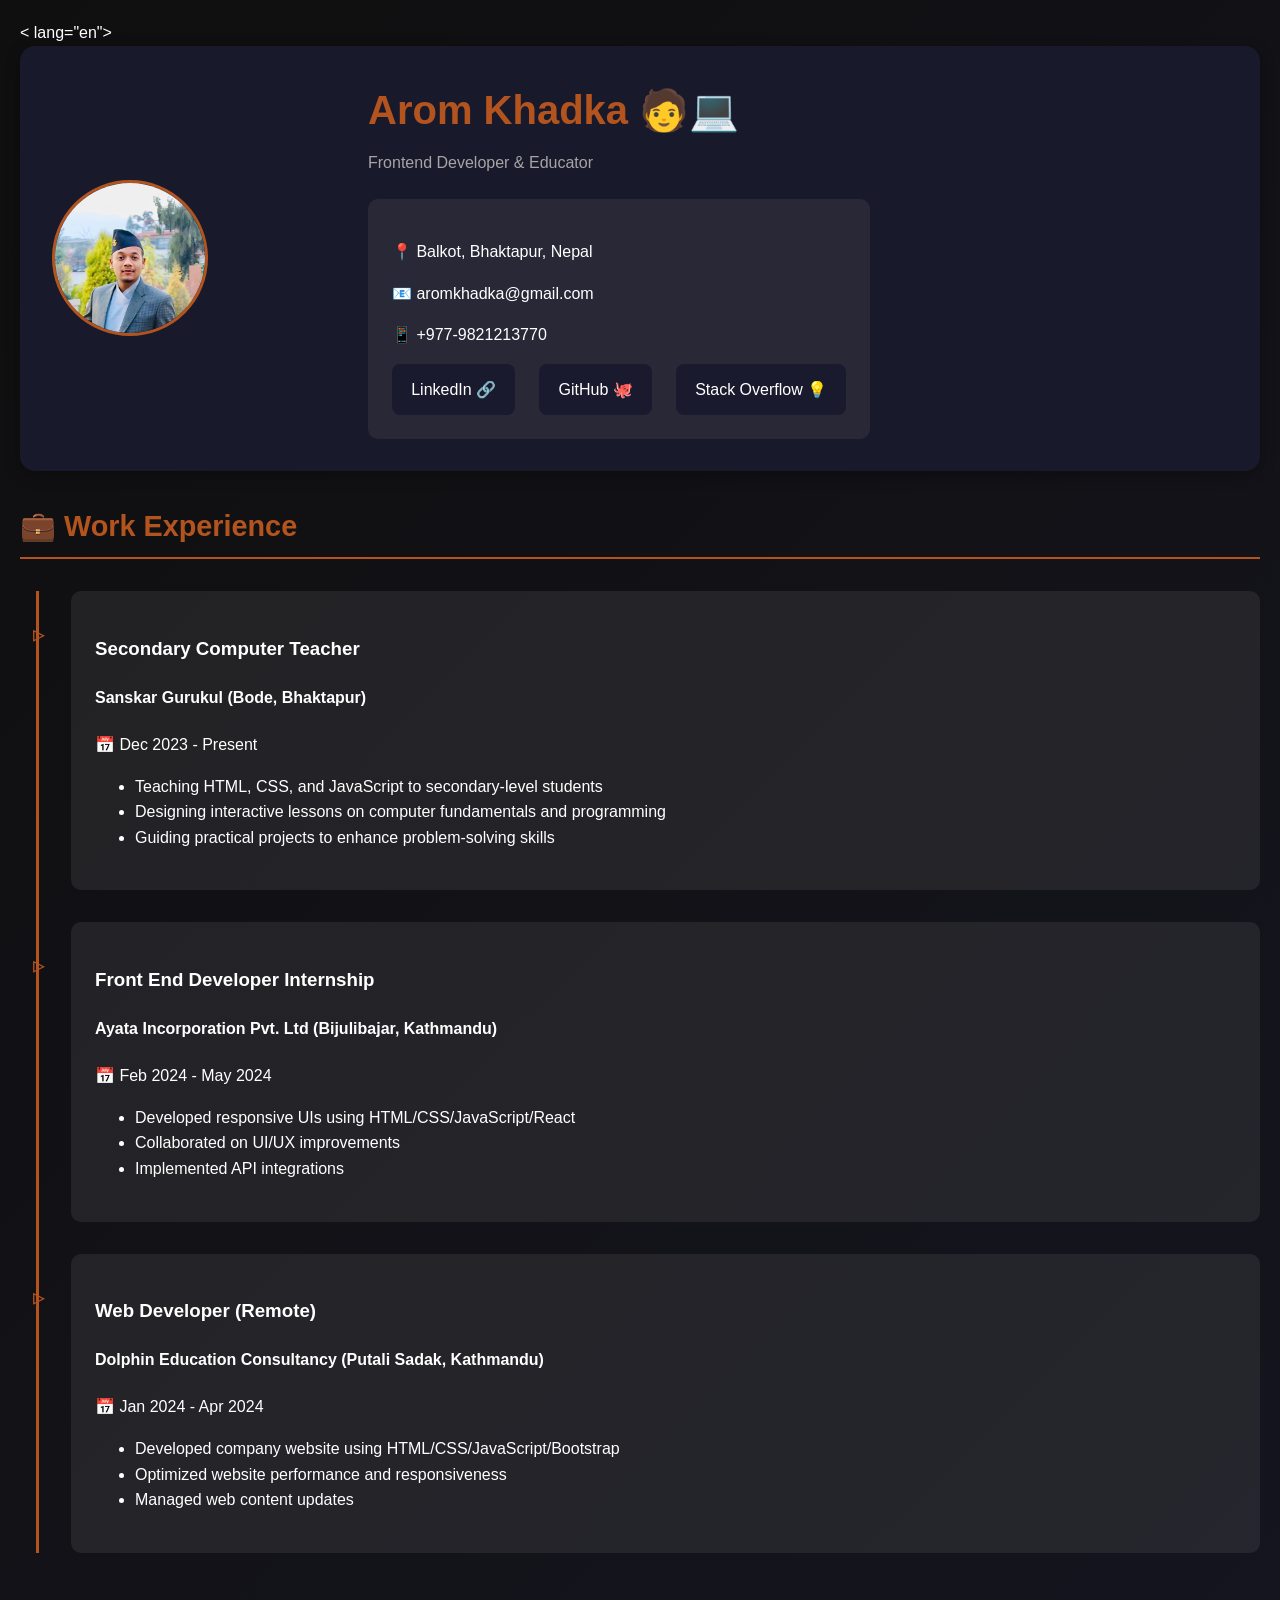
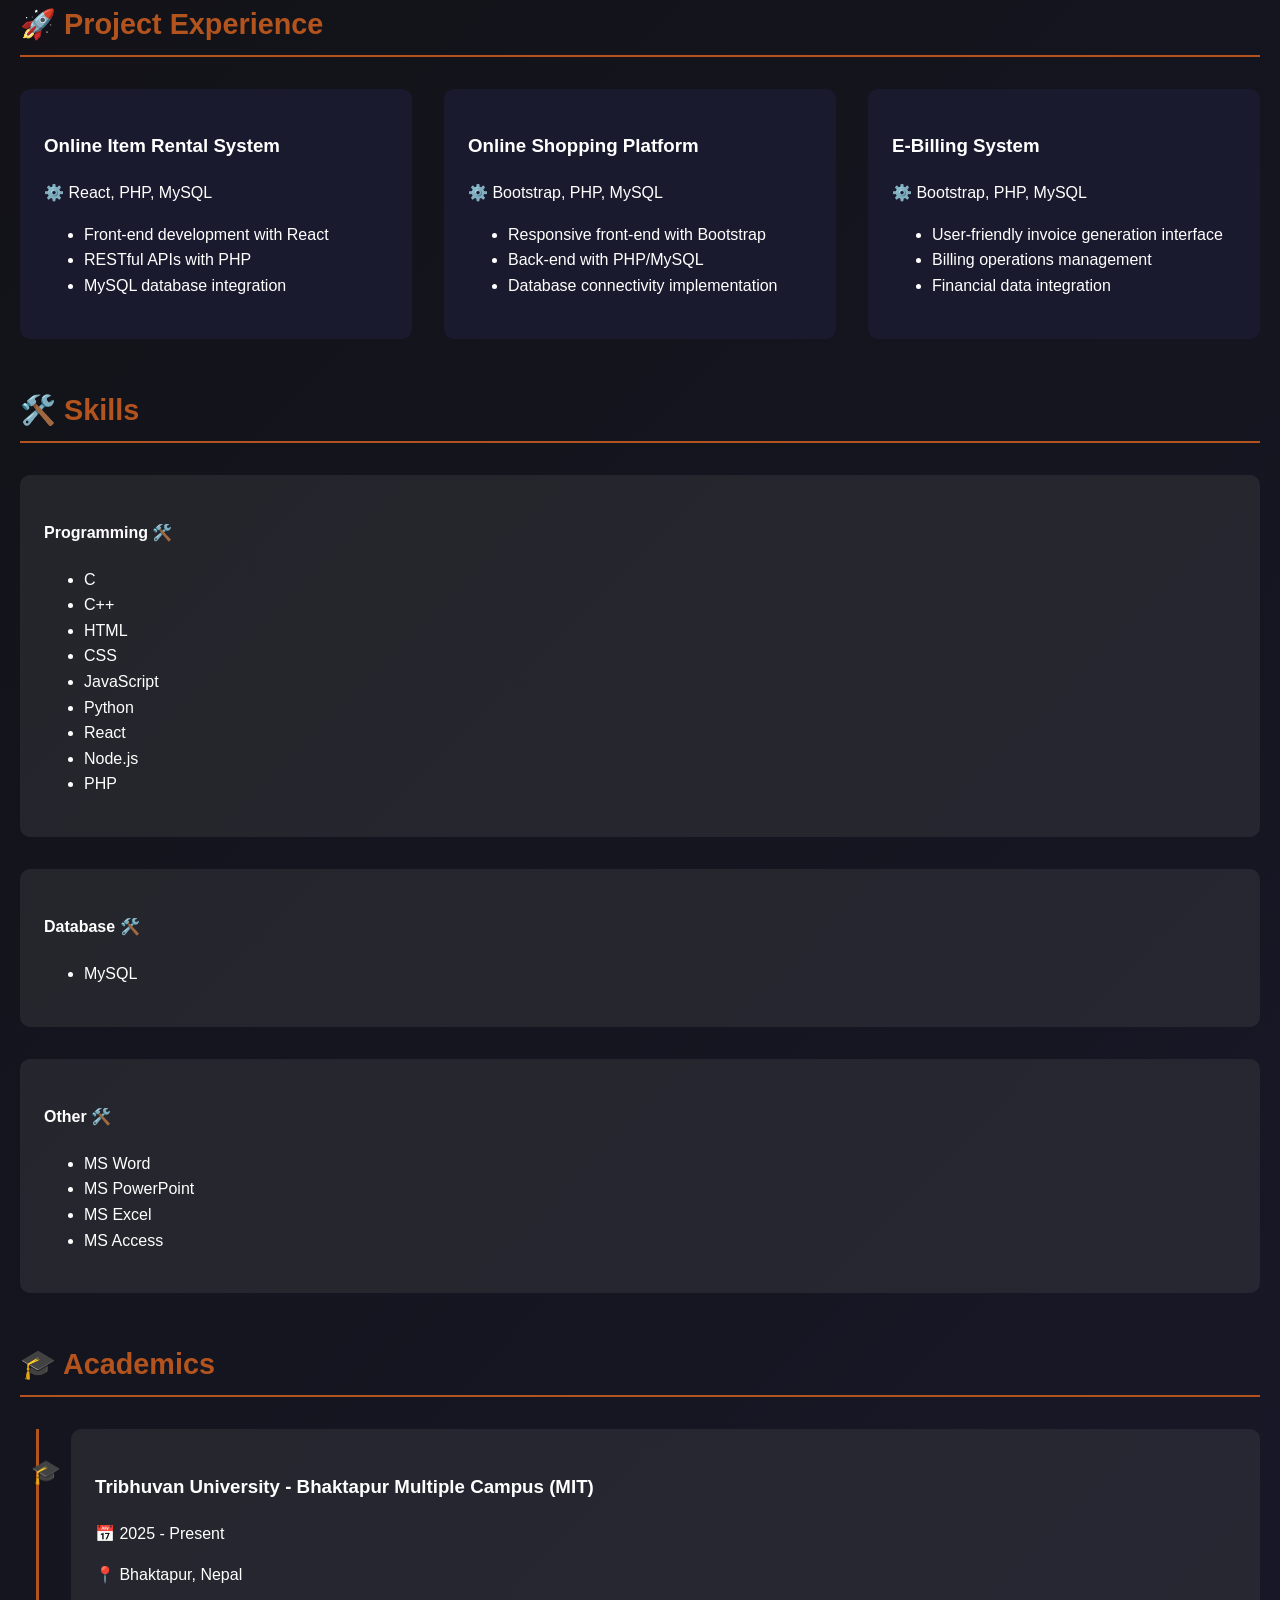
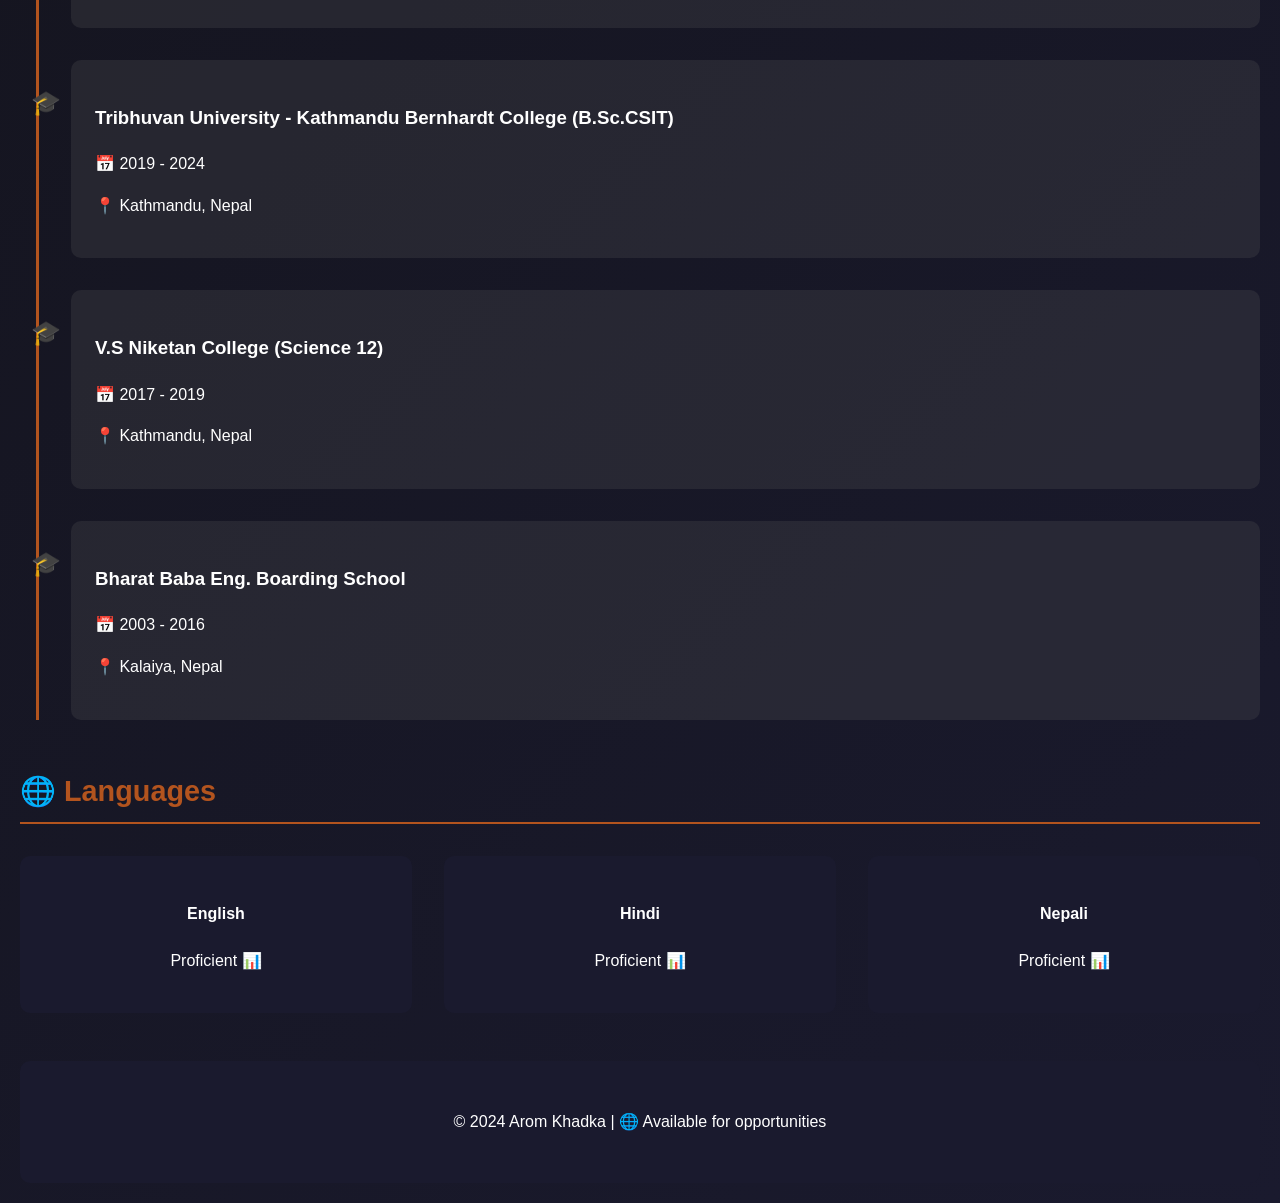
==== index.html @ 17c5fe8b "Resolved merge/rebase conflicts" ====
<!DOCTYPE html>
< lang="en">
<head>
    <meta charset="UTF-8">
    <meta name="viewport" content="width=device-width, initial-scale=1.0">
    <title>Arom Khadka - Portfolio</title>
    <link rel="stylesheet" href="style.css">
    <script src="script.js" defer></script>
</head>
<body>
    <header>
        <div class="profile-header">
            <img src="profile.jpg" alt="Arom Khadka" class="profile-img">
            <div class="profile-info">
                <h1>Arom Khadka 🧑💻</h1>
                <p class="title">Frontend Developer & Educator</p>
                <div class="contact-info">
                    <p>📍 Balkot, Bhaktapur, Nepal</p>
                    <p>📧 aromkhadka@gmail.com</p>
                    <p>📱 +977-9821213770</p>
                    <div class="social-links">
                        <a href="https://linkedin.com/in/arom-khadka-298855253" target="_blank">LinkedIn 🔗</a>
                        <a href="https://github.com/AromKhadka" target="_blank">GitHub 🐙</a>
                        <a href="https://stackoverflow.com/users/30045788/arom-khadka" target="_blank">Stack Overflow 💡</a>
                    </div>
                </div>
            </div>
        </div>
    </header>

    <section class="experience">
        <h2>💼 Work Experience</h2>
        <div class="timeline" id="experienceTimeline"></div>
    </section>

    <section class="projects">
        <h2>🚀 Project Experience</h2>
        <div class="project-grid" id="projectGrid"></div>
    </section>

    <section class="skills">
        <h2>🛠️ Skills</h2>
        <div class="skill-categories" id="skillCategories"></div>
    </section>

    <section class="academics">
        <h2>🎓 Academics</h2>
        <div class="academics-timeline" id="academicsTimeline"></div>
    </section>

    <section class="languages">
        <h2>🌐 Languages</h2>
        <div class="language-grid" id="languageGrid"></div>
    </section>

    <footer>
        <p>© 2024 Arom Khadka | 🌐 Available for opportunities</p>
    </footer>
</body>
</html>
---- style.css ----
:root {
    --dark-blue: #1A1A2E;
    --brown: #B3541E;
    --gray: #4E4E50;
    --cement: #A5A5A5;
    --black: #0F0F0F;
}

body {
    font-family: 'Segoe UI', Tahoma, Geneva, Verdana, sans-serif;
    line-height: 1.6;
    color: #fff;
    background: linear-gradient(135deg, var(--black), var(--dark-blue));
    margin: 0;
    padding: 20px;
}

header {
    background: rgba(26, 26, 46, 0.95);
    padding: 2rem;
    border-radius: 15px;
    margin-bottom: 2rem;
    box-shadow: 0 4px 15px rgba(0,0,0,0.3);
}

.profile-header {
    display: flex;
    align-items: center;
    gap: 10rem;
}

.profile-img {
    width: 150px;
    height: 150px;
    border-radius: 50%;
    border: 3px solid var(--brown);
    object-fit: cover;
}

h1 {
    color: var(--brown);
    margin: 0 0 0.5rem 0;
    font-size: 2.5rem;
}

.title {
    color: var(--cement);
    margin: 0 0 1.5rem 0;
}

.contact-info {
    background: rgba(78, 78, 80, 0.3);
    padding: 1.5rem;
    border-radius: 10px;
    margin-top: 1rem;
}

.social-links {
    display: flex;
    gap: 1.5rem;
    margin-top: 1rem;
    flex-wrap: wrap;
}

.social-links a {
    color: #fff;
    text-decoration: none;
    padding: 0.8rem 1.2rem;
    border-radius: 8px;
    background: var(--dark-blue);
    transition: all 0.3s ease;
    display: flex;
    align-items: center;
    gap: 0.5rem;
}

.social-links a:hover {
    transform: translateY(-2px);
    box-shadow: 0 3px 10px rgba(0,0,0,0.2);
}

section {
    margin-bottom: 3rem;
}

h2 {
    color: var(--brown);
    border-bottom: 2px solid var(--brown);
    padding-bottom: 0.5rem;
    margin-bottom: 2rem;
    font-size: 1.8rem;
}

.timeline {
    border-left: 3px solid var(--brown);
    padding-left: 2rem;
    margin-left: 1rem;
}

.experience-item {
    background: rgba(78, 78, 80, 0.3);
    padding: 1.5rem;
    margin-bottom: 2rem;
    border-radius: 10px;
    position: relative;
    transition: transform 0.3s ease;
}

.experience-item:hover {
    transform: translateX(10px);
}

.experience-item::before {
    content: '▹';
    position: absolute;
    left: -2.35rem;
    color: var(--brown);
    font-size: 1.5rem;
    top: 1.5rem;
}

.project-grid {
    display: grid;
    grid-template-columns: repeat(auto-fit, minmax(300px, 1fr));
    gap: 2rem;
}

.project-card {
    background: var(--dark-blue);
    padding: 1.5rem;
    border-radius: 10px;
    transition: all 0.3s ease;
}

.project-card:hover {
    transform: translateY(-5px);
    box-shadow: 0 5px 15px rgba(0,0,0,0.3);
}

.skill-categories {
    display: grid;
    grid-template-columns: repeat(3, 1fr);
    gap: 2rem;
}

.skill-category {
    background: rgba(78, 78, 80, 0.3);
    padding: 1.5rem;
    border-radius: 10px;
}

.academics-timeline {
    border-left: 3px solid var(--brown);
    padding-left: 2rem;
    margin-left: 1rem;
}

.academic-item {
    background: rgba(78, 78, 80, 0.3);
    padding: 1.5rem;
    margin-bottom: 2rem;
    border-radius: 10px;
    position: relative;
}

.academic-item::before {
    content: '🎓';
    position: absolute;
    left: -2.5rem;
    font-size: 1.5rem;
}

.language-grid {
    display: grid;
    grid-template-columns: repeat(auto-fit, minmax(200px, 1fr));
    gap: 2rem;
}

.language-card {
    background: var(--dark-blue);
    padding: 1.5rem;
    border-radius: 10px;
    text-align: center;
}

footer {
    text-align: center;
    padding: 2rem;
    margin-top: 3rem;
    background: var(--dark-blue);
    border-radius: 10px;
}

@media (max-width: 768px) {
    .profile-header {
        flex-direction: column;
        text-align: center;
    }


    .skill-categories {
        grid-template-columns: 1fr;
    }

    .social-links {
        justify-content: center;
    }
}

    
    .skill-categories {
        grid-template-columns: 1fr;
    }
    
    .social-links {
        justify-content: center;
    }
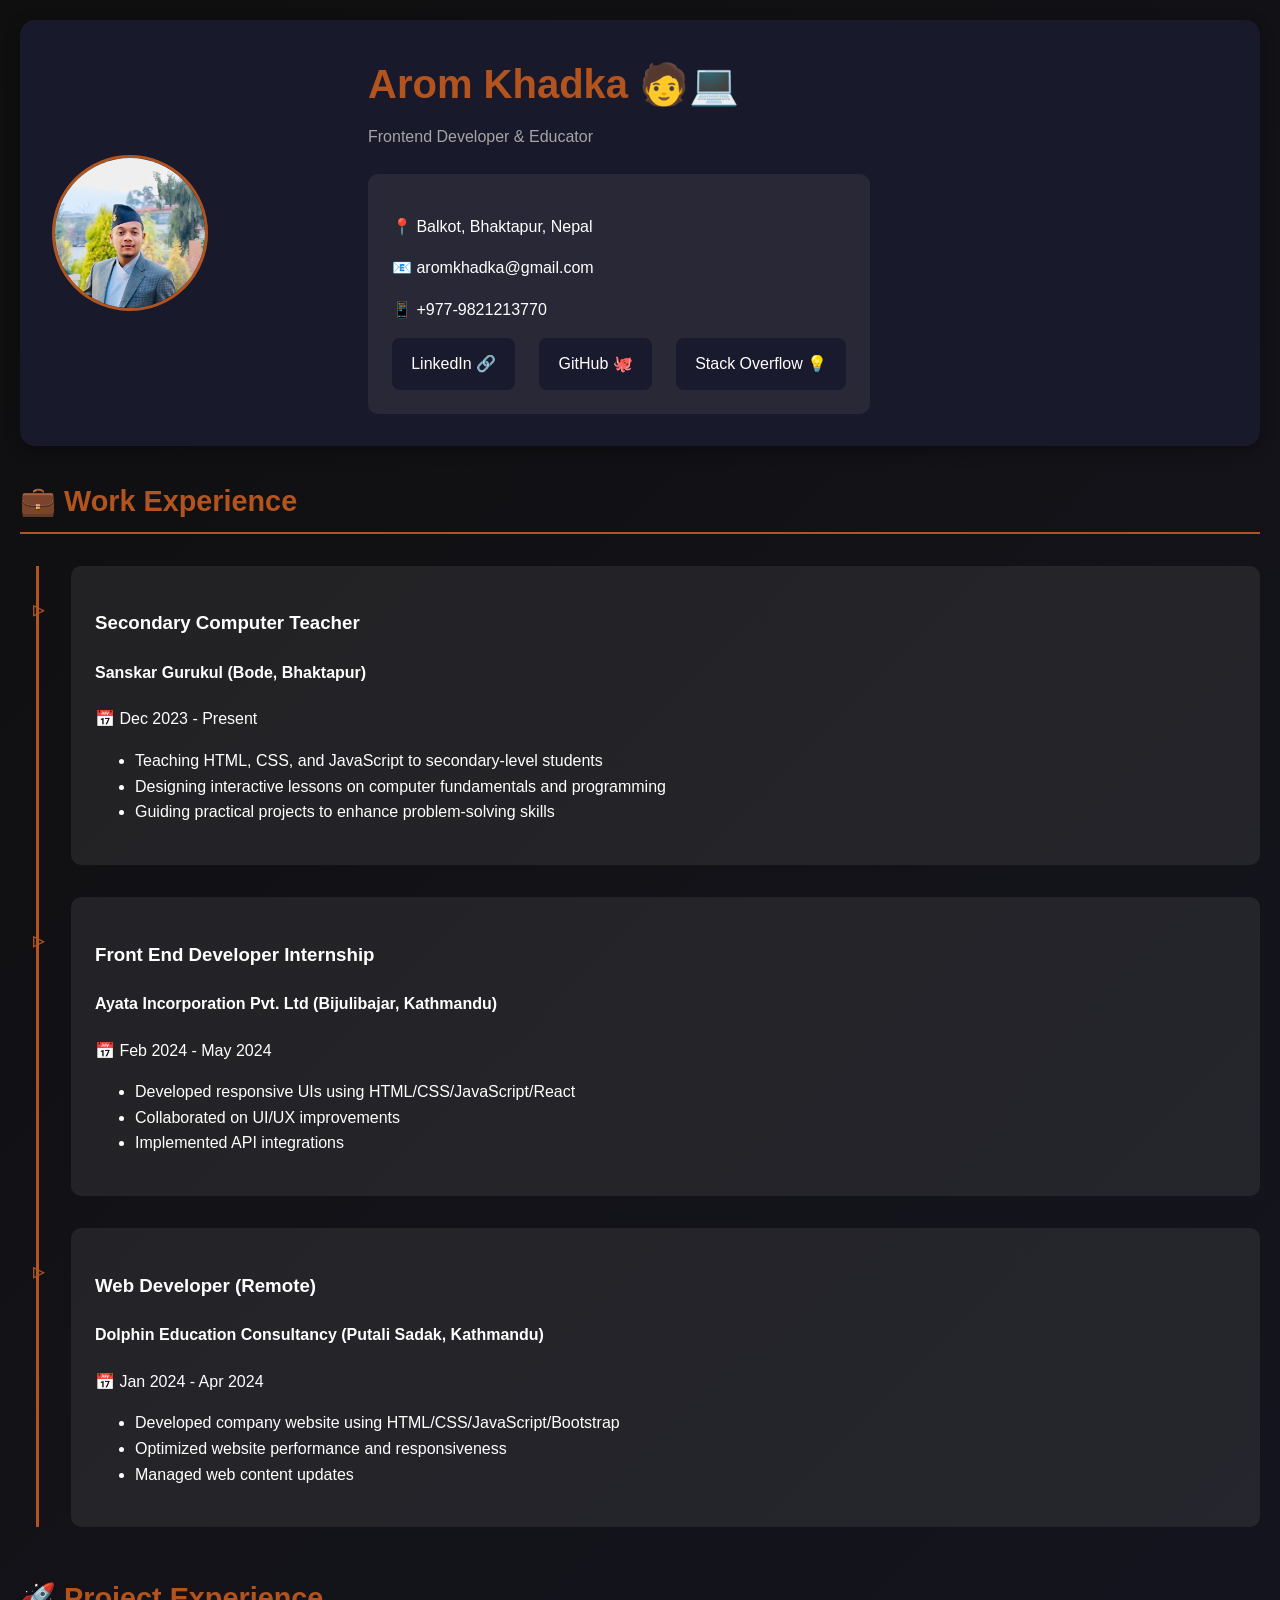
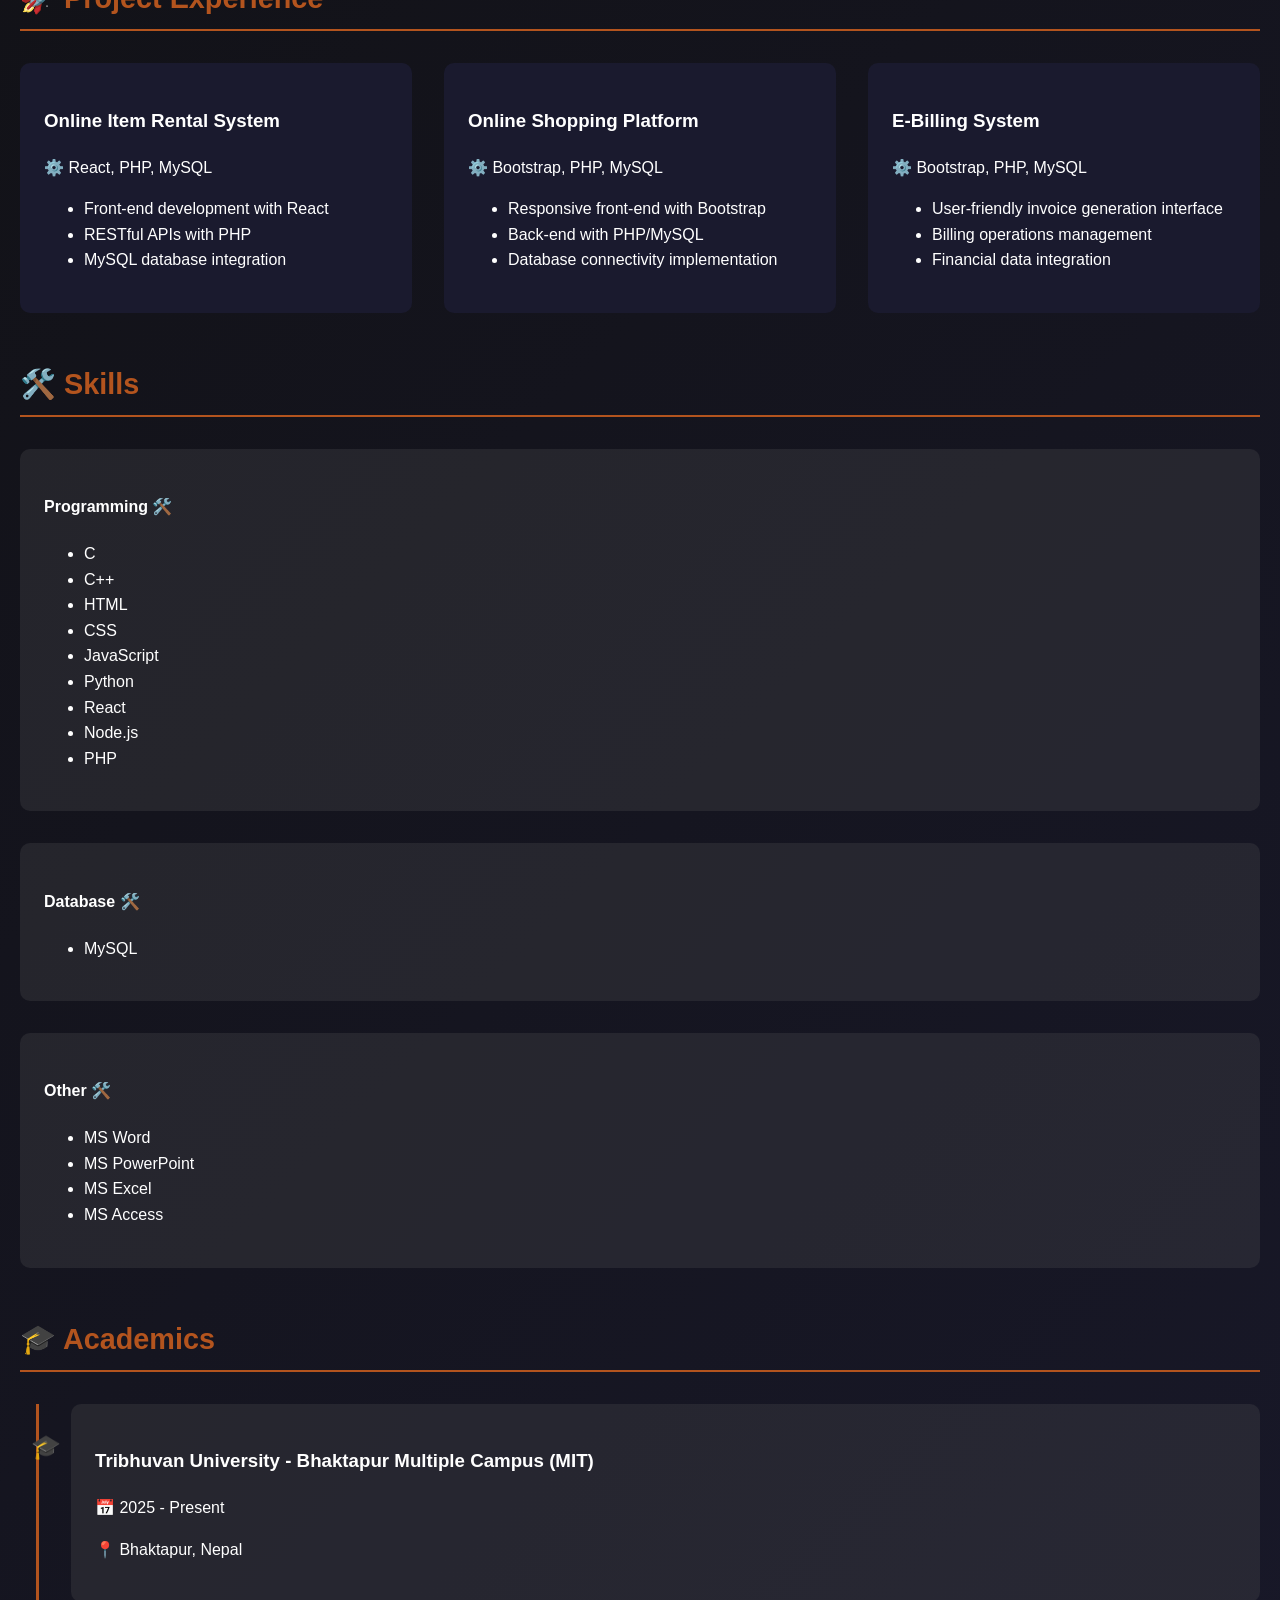
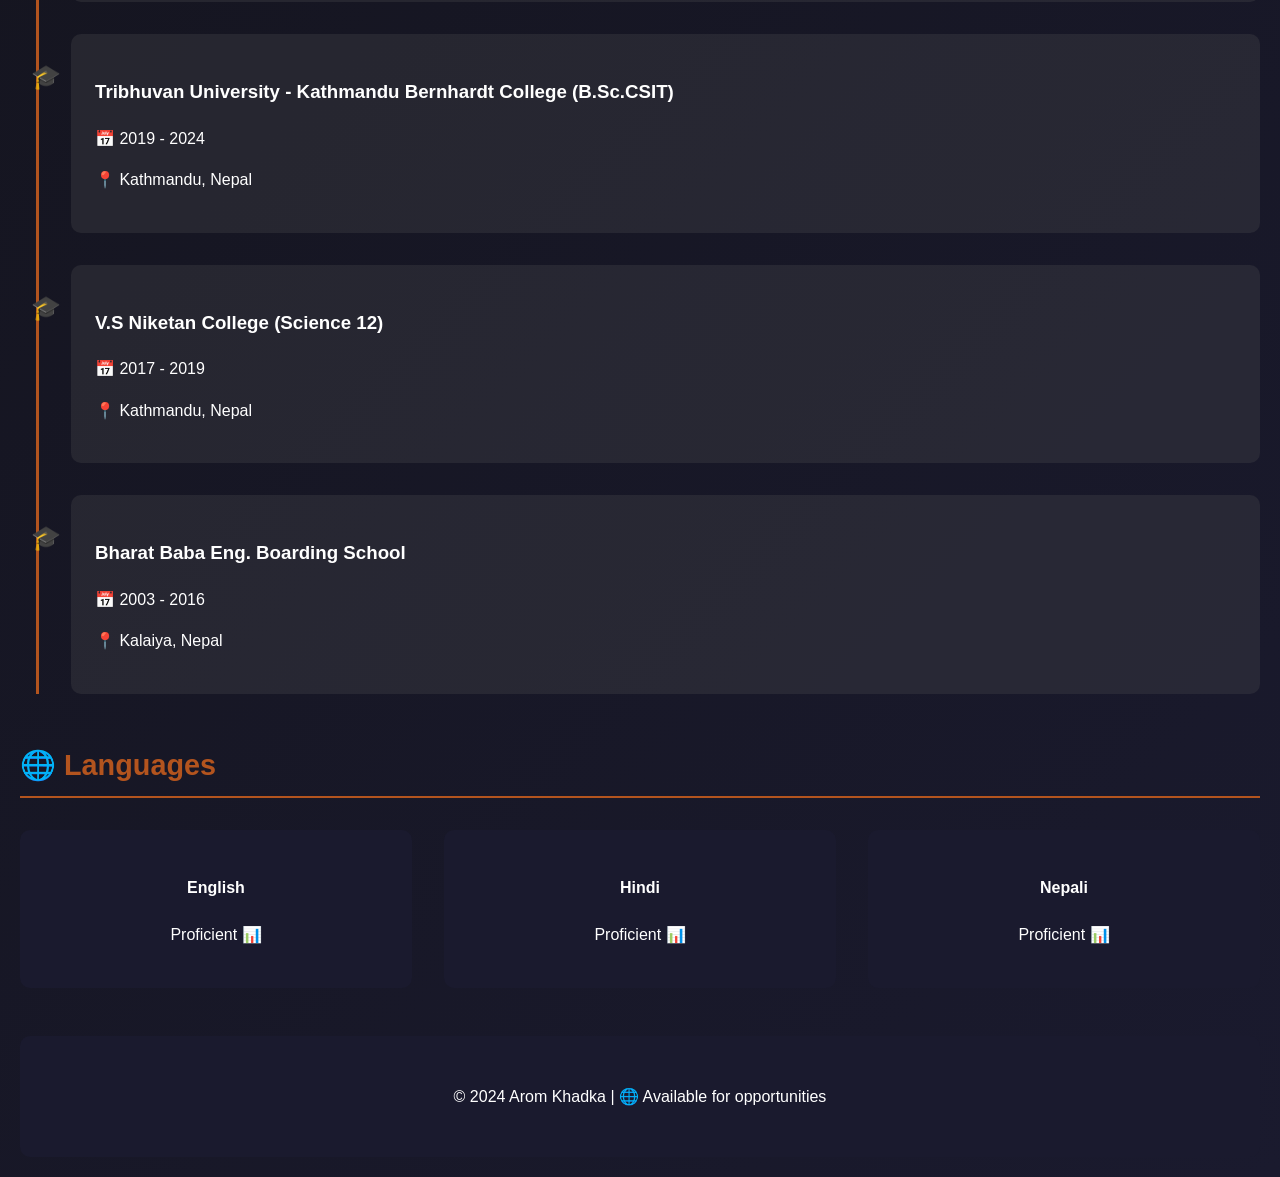
==== commit 73ce8ae3: "Resolved merge/rebase conflicts" ====
--- a/index.html
+++ b/index.html
@@ -1,5 +1,4 @@
 <!DOCTYPE html>
-< lang="en">
 <head>
     <meta charset="UTF-8">
     <meta name="viewport" content="width=device-width, initial-scale=1.0">
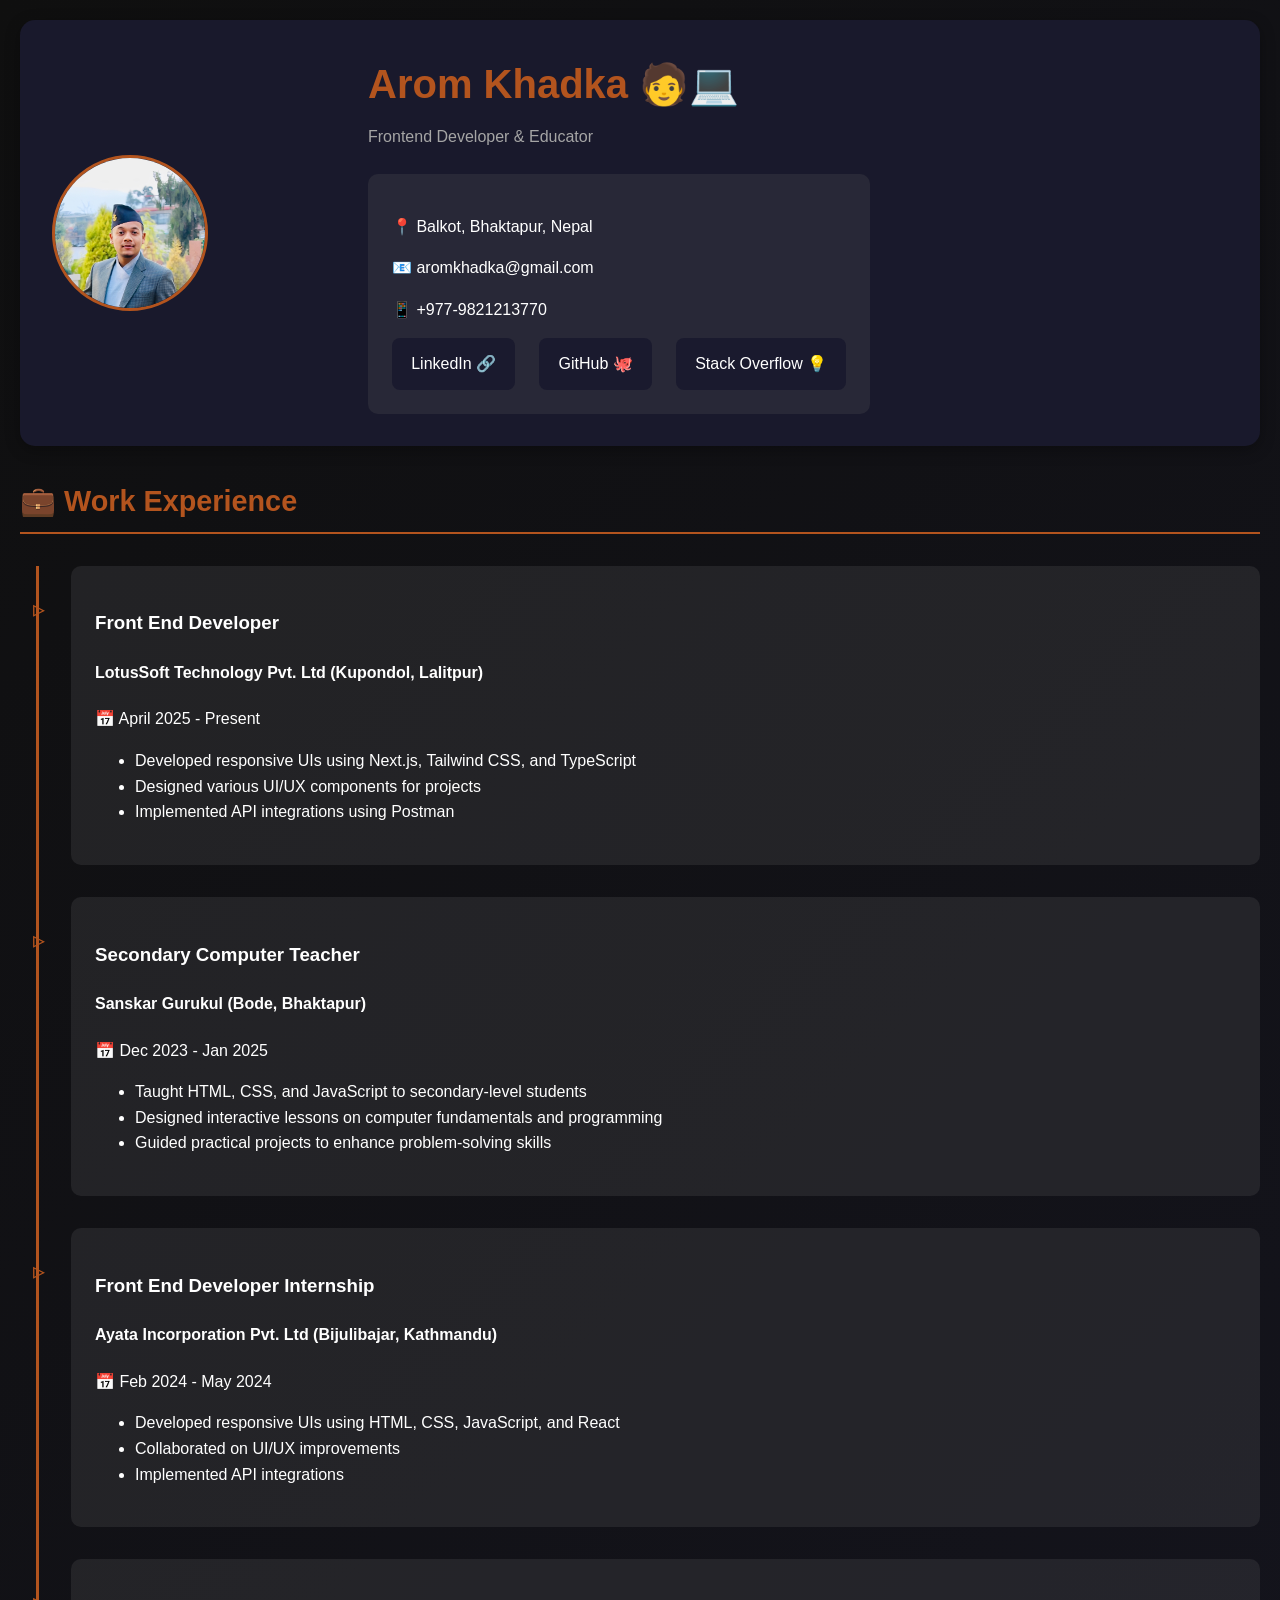
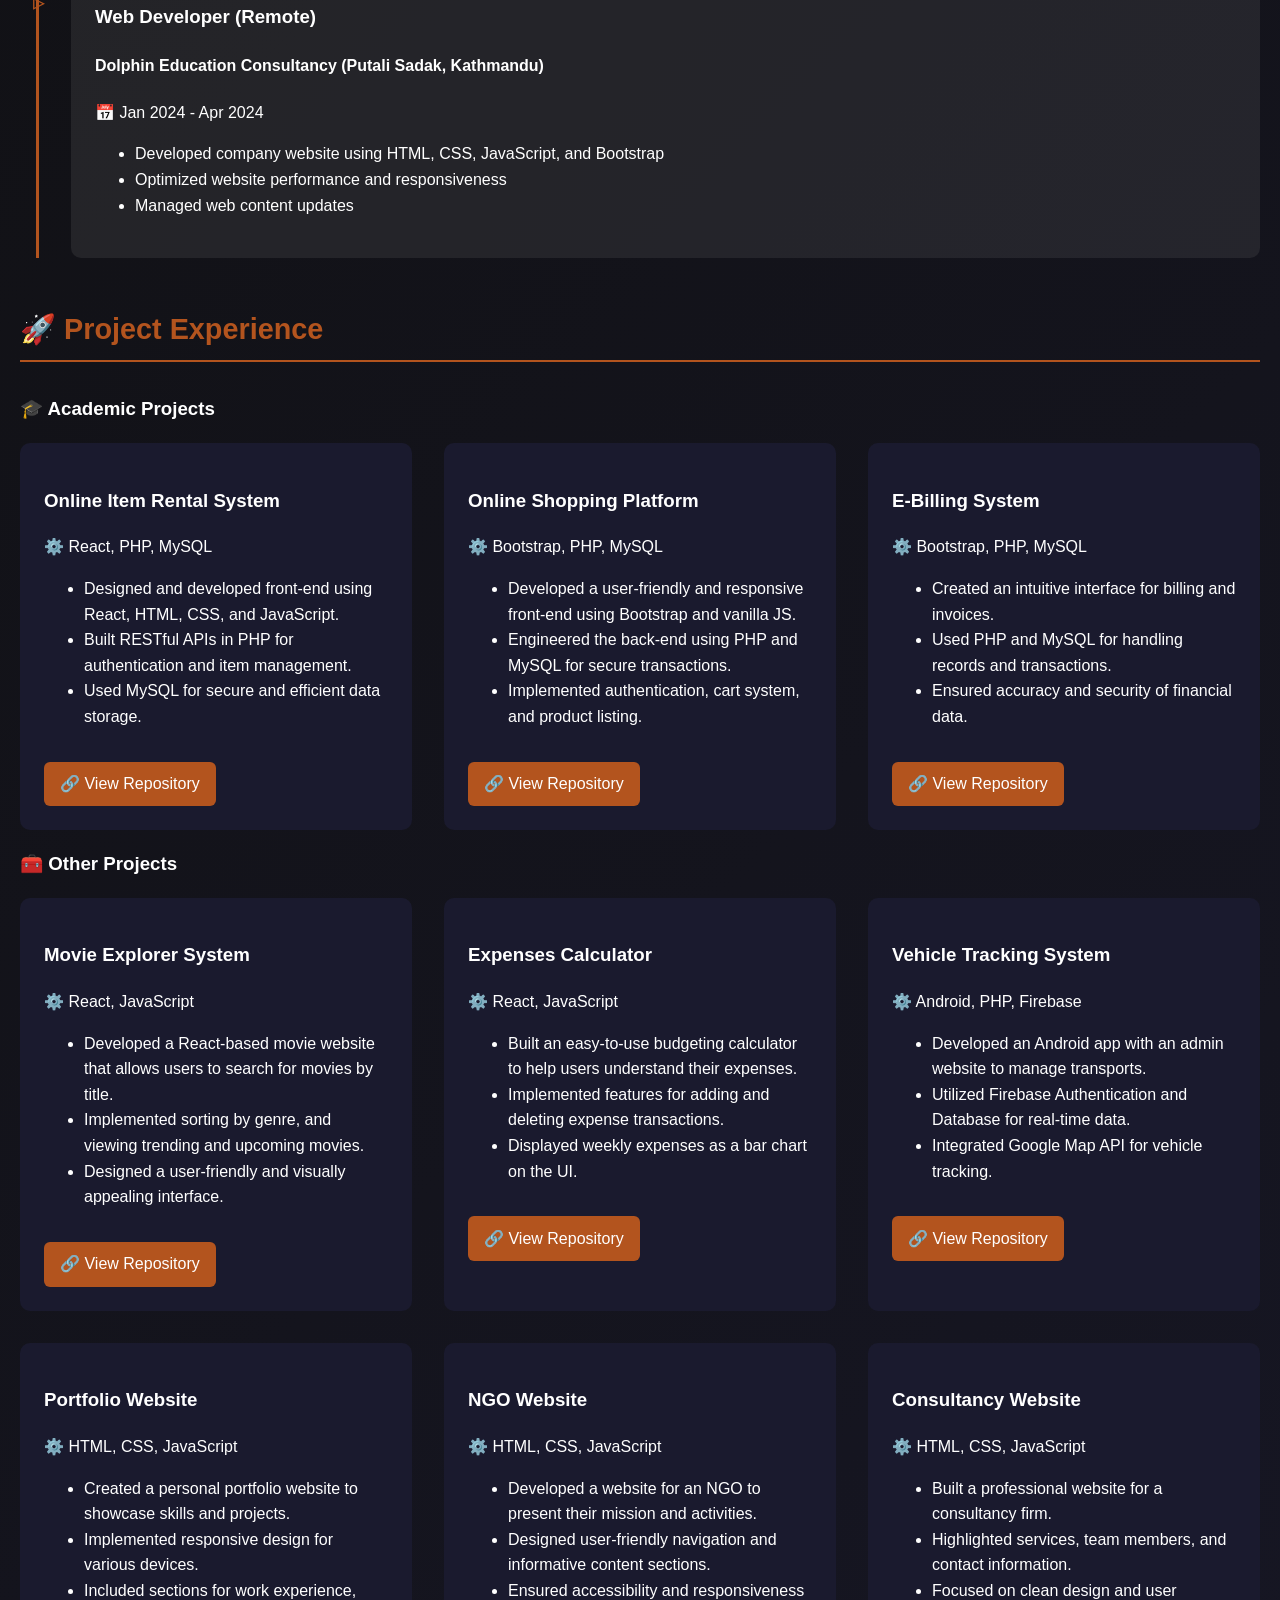
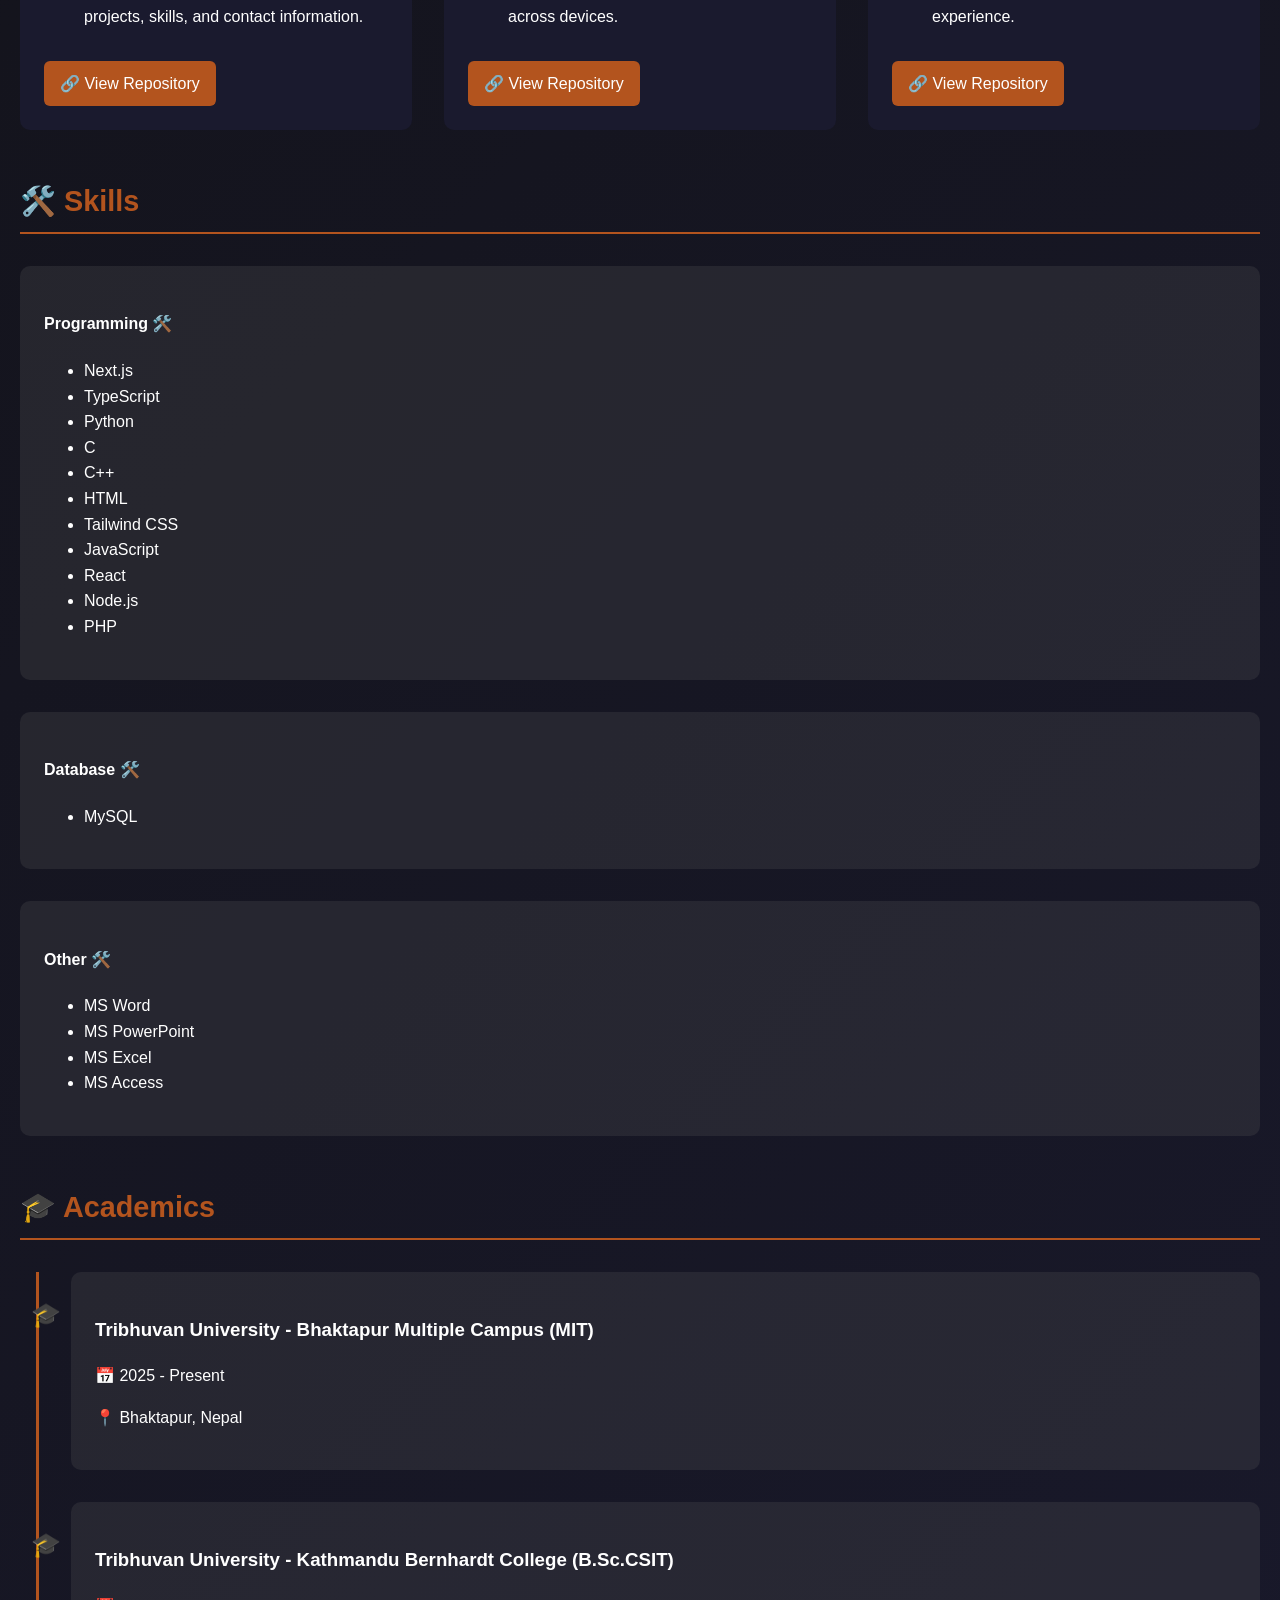
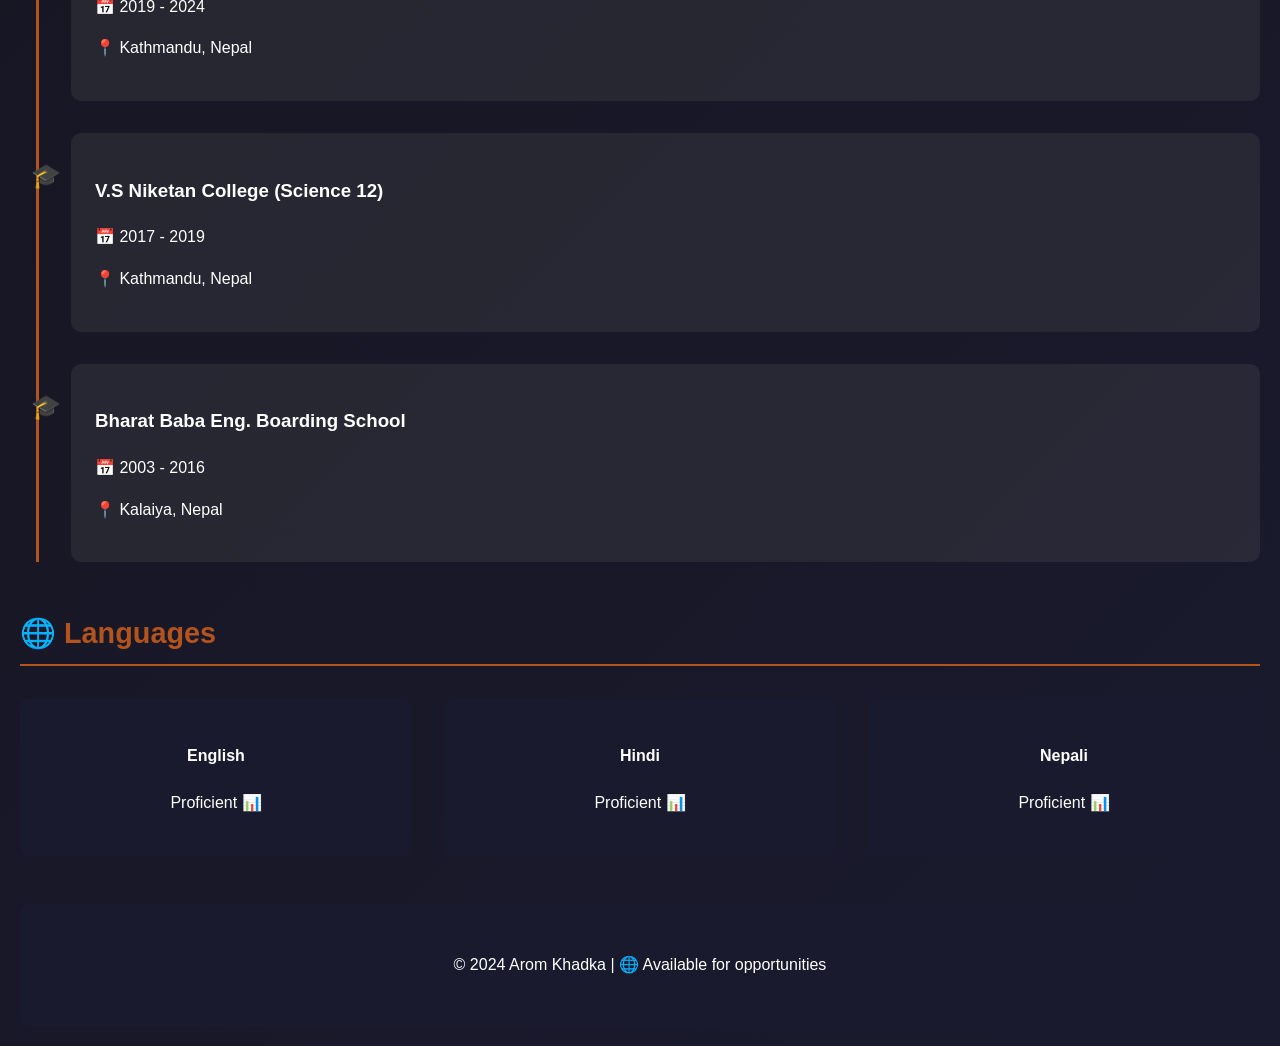
==== commit d3d4d386: "updated experience and project" ====
--- a/index.html
+++ b/index.html
@@ -33,9 +33,15 @@
     </section>
 
     <section class="projects">
-        <h2>🚀 Project Experience</h2>
-        <div class="project-grid" id="projectGrid"></div>
+    <h2>🚀 Project Experience</h2>
+
+    <h3>🎓 Academic Projects</h3>
+    <div class="project-grid" id="academicProjects"></div>
+
+    <h3>🧰 Other Projects</h3>
+    <div class="project-grid" id="otherProjects"></div>
     </section>
+
 
     <section class="skills">
         <h2>🛠️ Skills</h2>
--- a/style.css
+++ b/style.css
@@ -191,6 +191,22 @@
     border-radius: 10px;
 }
 
+.repo-button {
+  display: inline-block;
+  margin-top: 1rem;
+  padding: 0.6rem 1rem;
+  background: var(--brown);
+  color: #fff;
+  text-decoration: none;
+  border-radius: 6px;
+  transition: background 0.3s ease;
+}
+
+.repo-button:hover {
+  background: #8a3e16;
+}
+
+
 @media (max-width: 768px) {
     .profile-header {
         flex-direction: column;
@@ -214,4 +230,4 @@
     
     .social-links {
         justify-content: center;
-    }
+    }
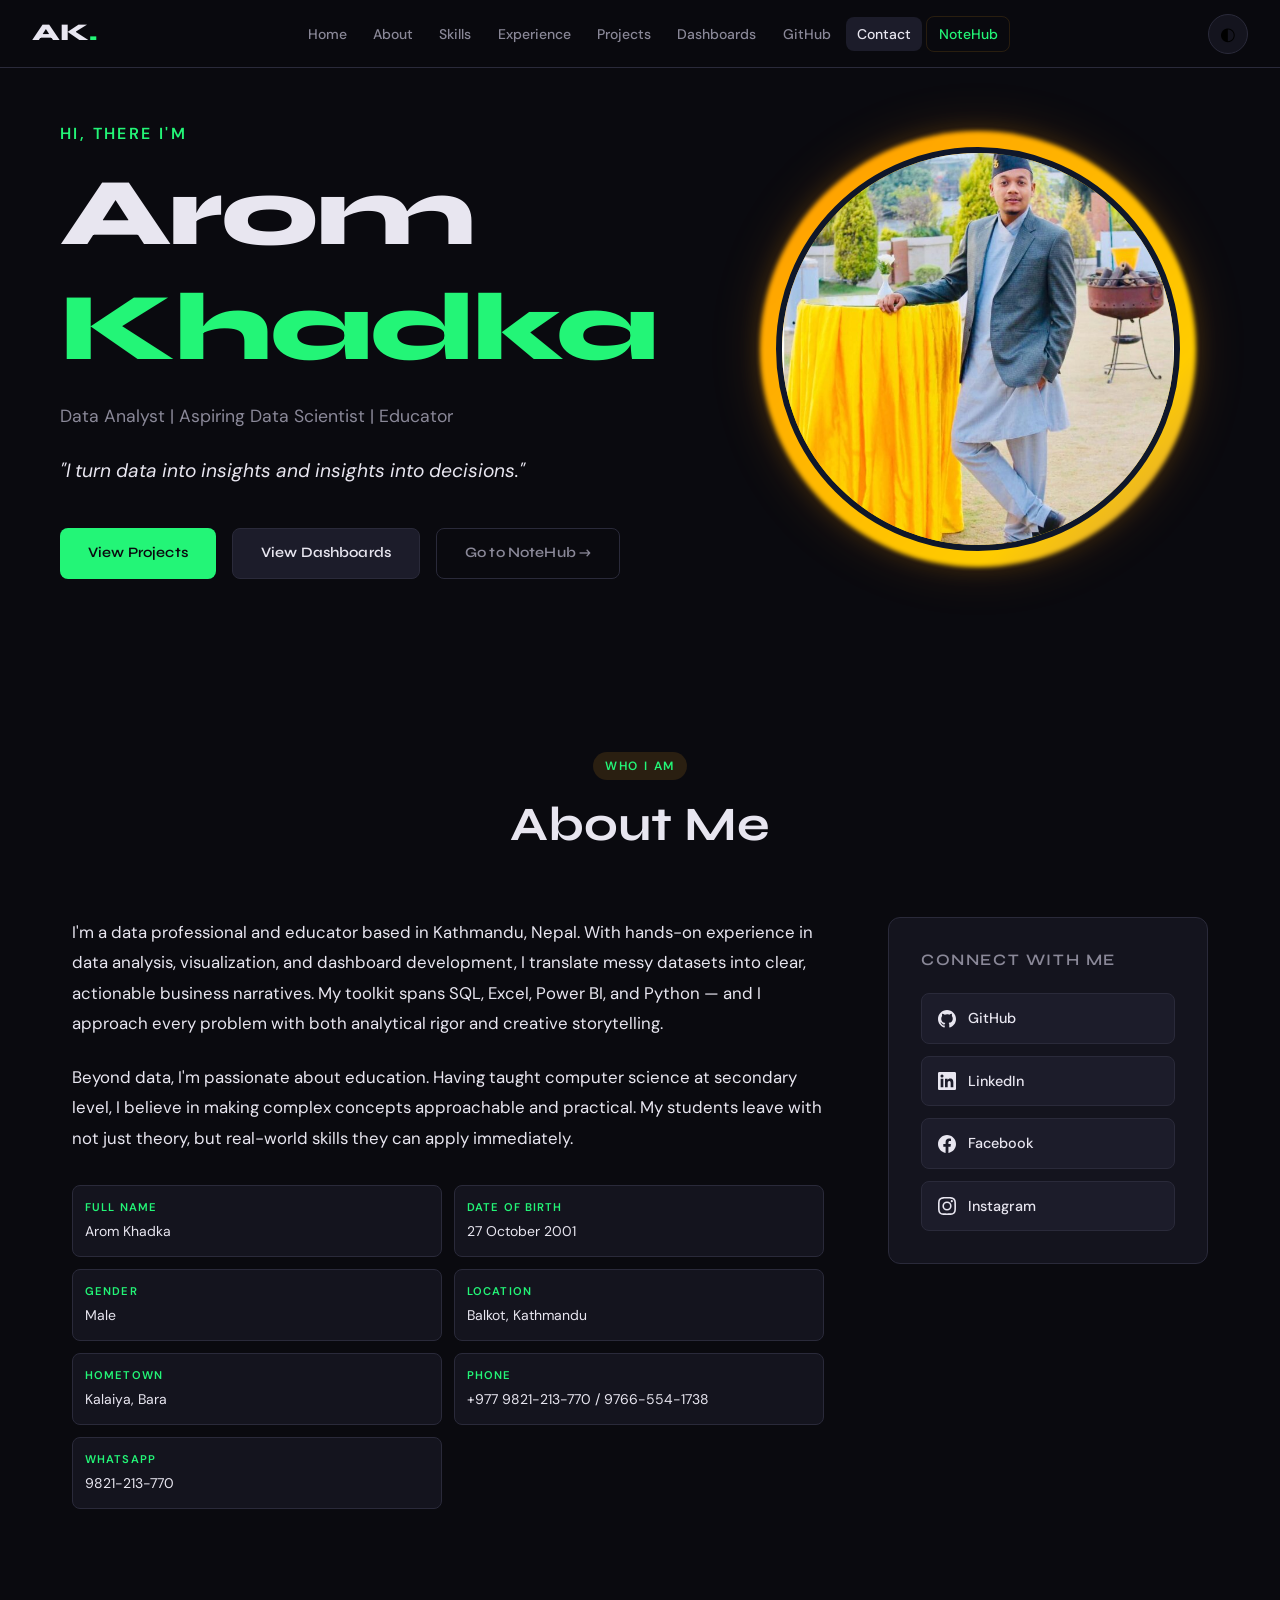
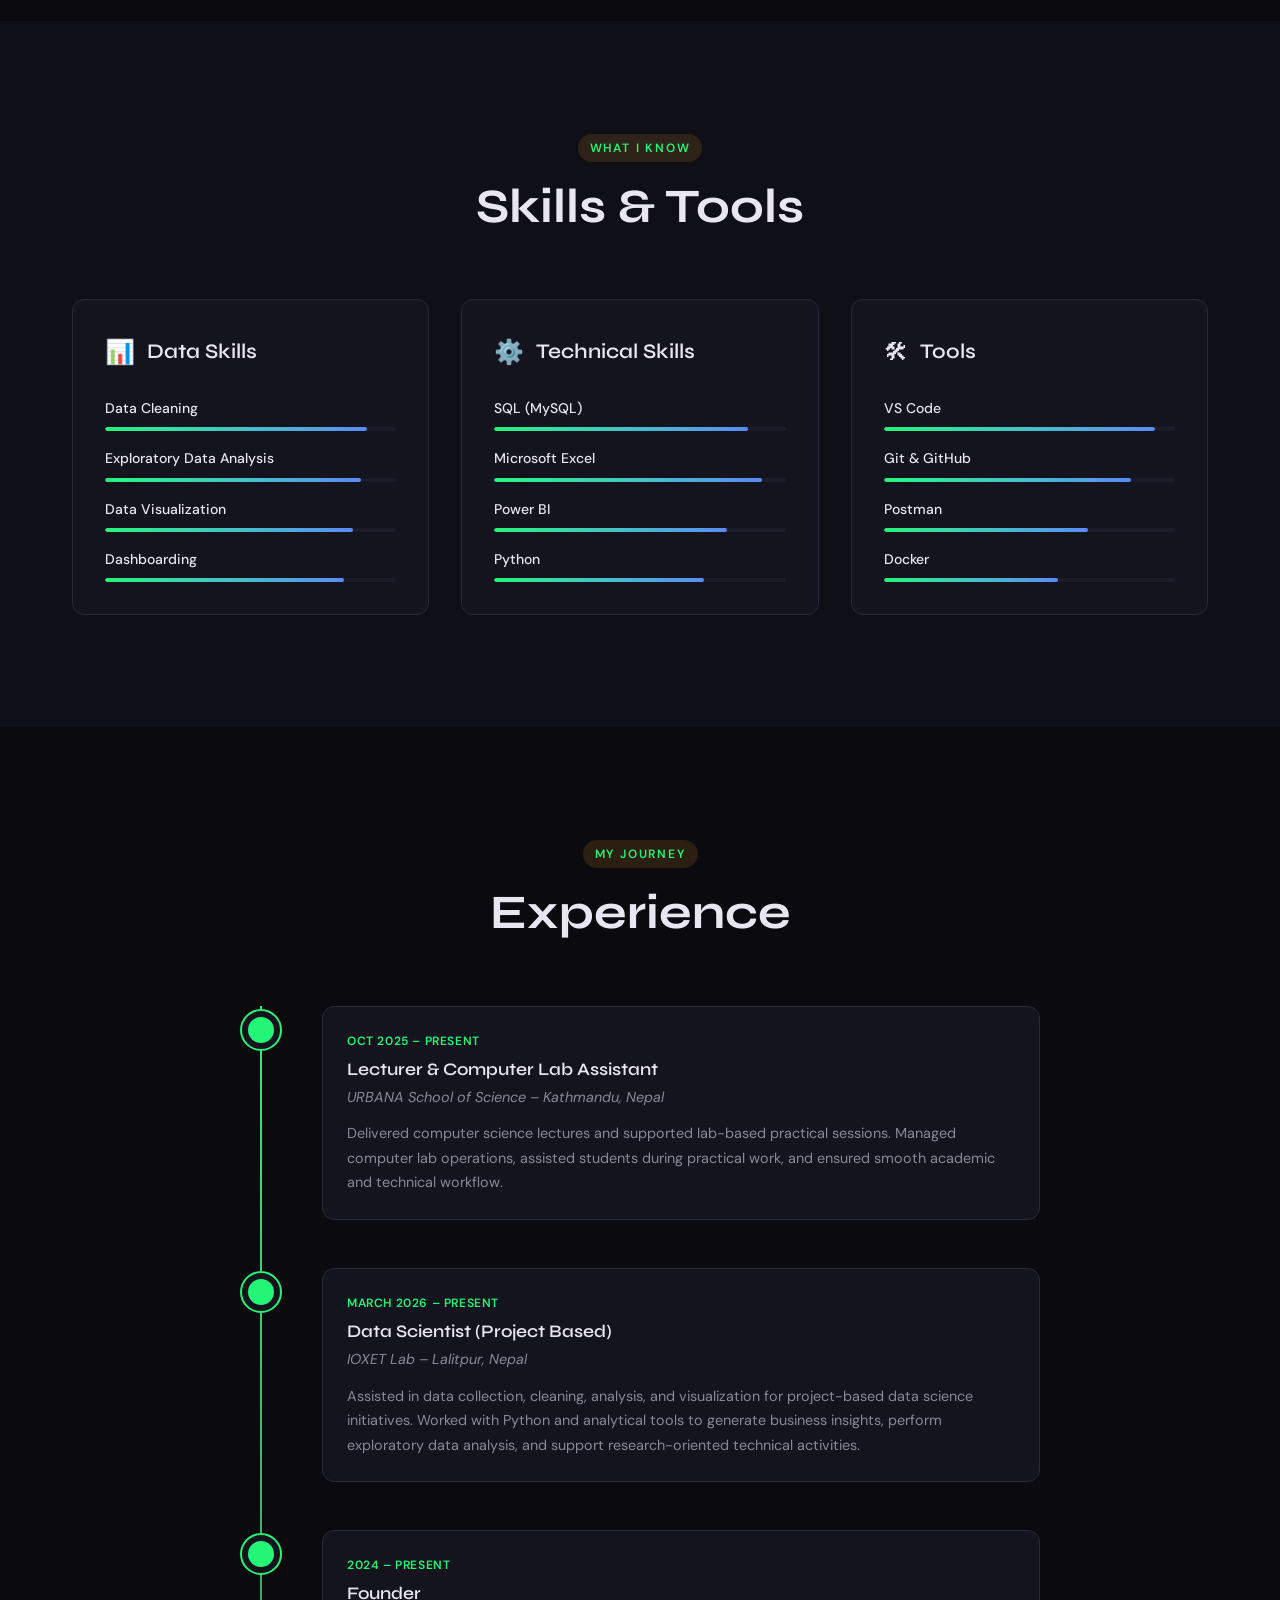
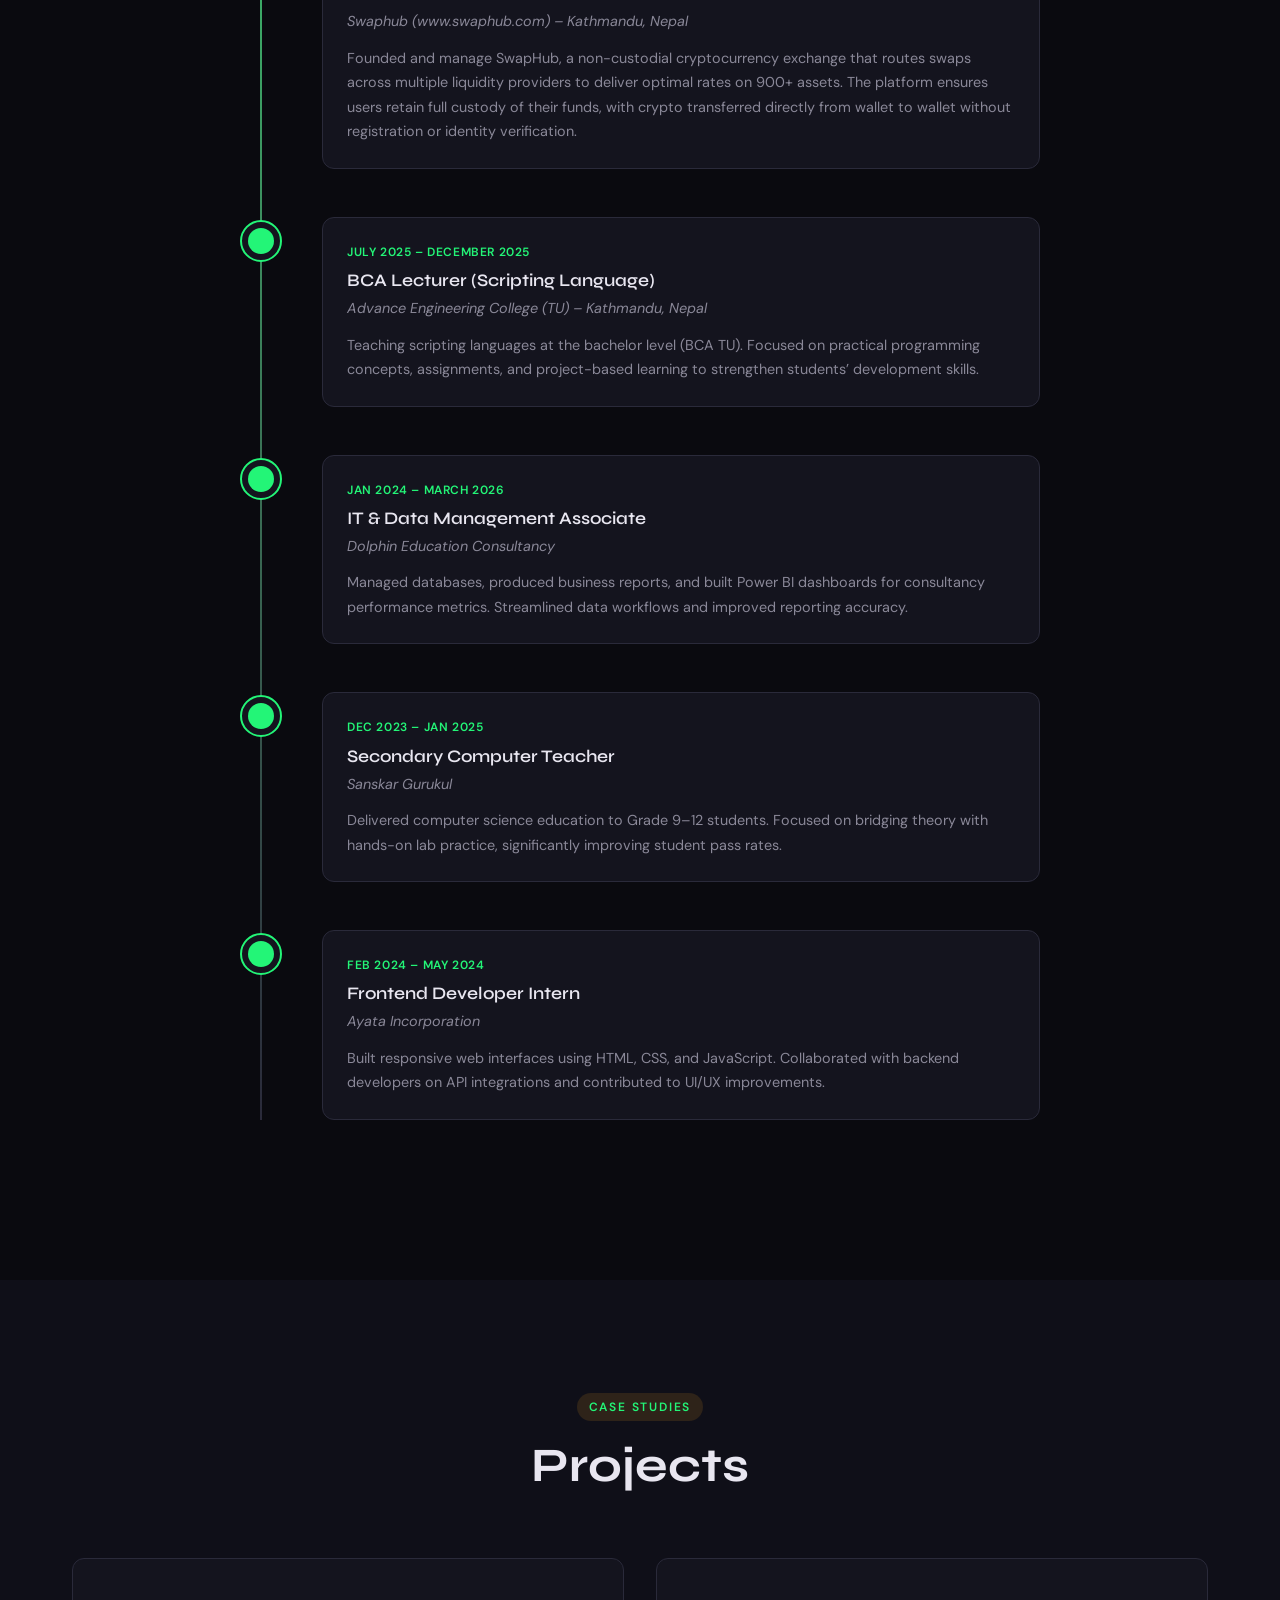
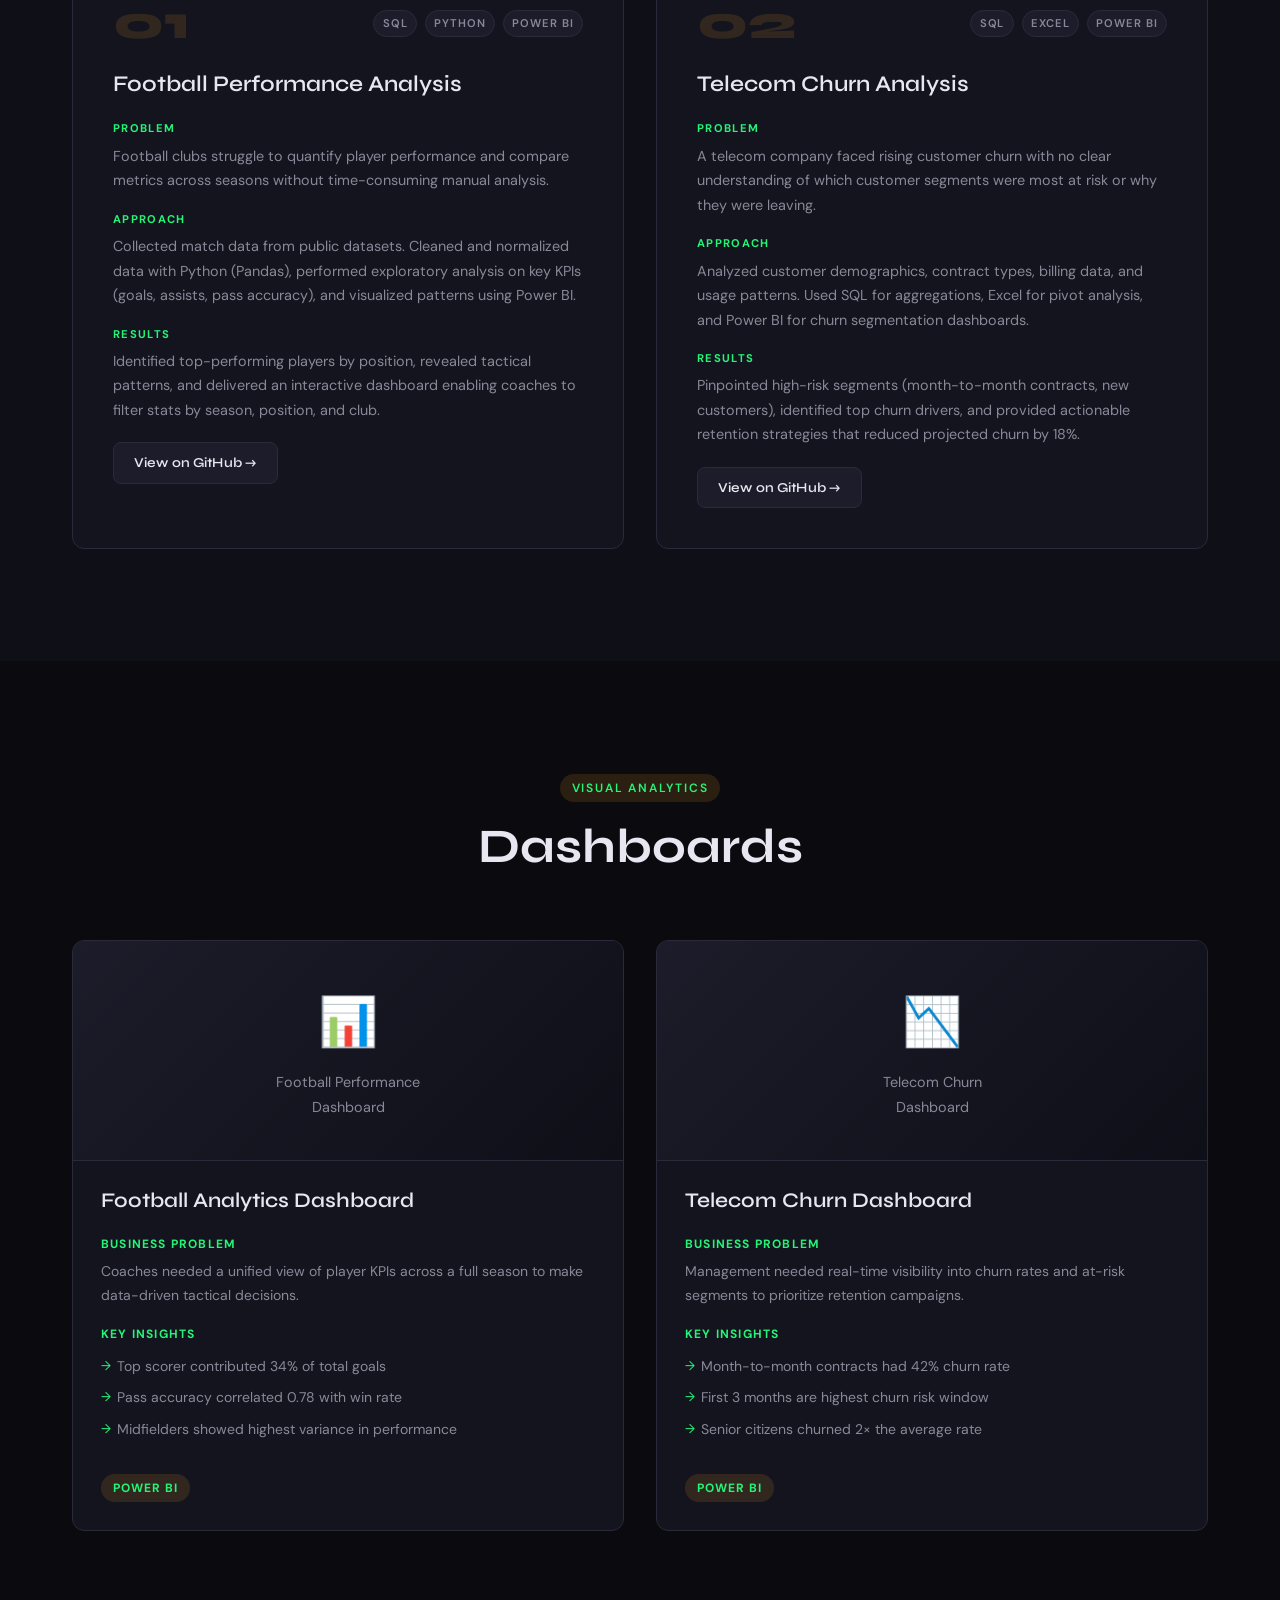
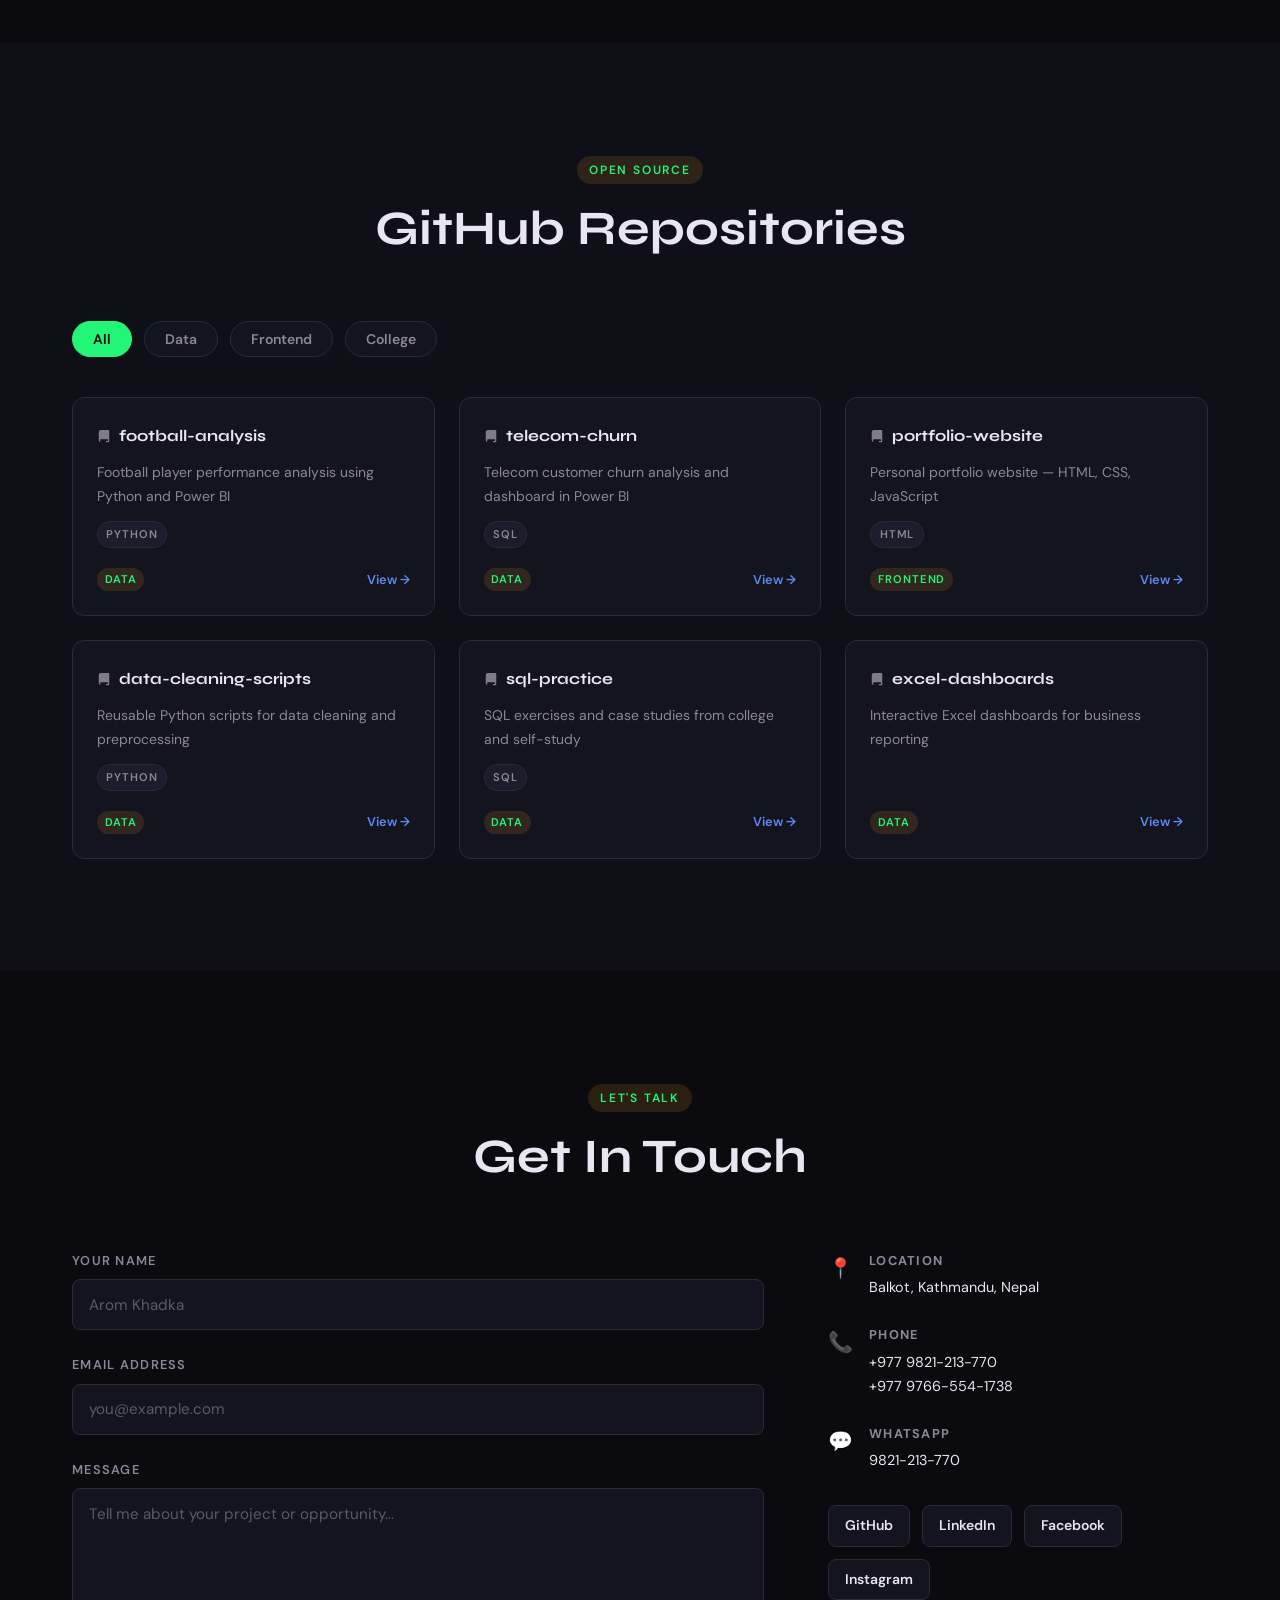
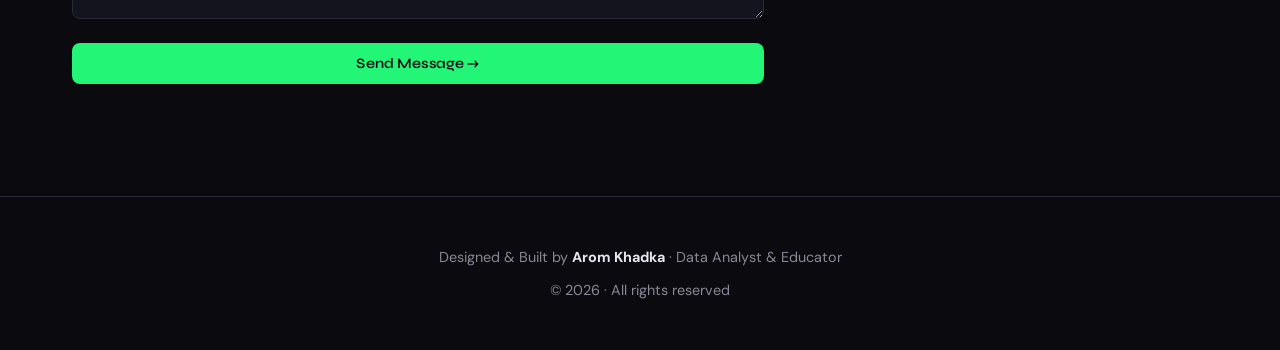
==== commit 7a6a61c8: "updated project and portfoloi" ====
--- a/index.html
+++ b/index.html
@@ -1,65 +1,485 @@
 <!DOCTYPE html>
+<html lang="en" data-theme="dark">
 <head>
-    <meta charset="UTF-8">
-    <meta name="viewport" content="width=device-width, initial-scale=1.0">
-    <title>Arom Khadka - Portfolio</title>
-    <link rel="stylesheet" href="style.css">
-    <script src="script.js" defer></script>
+  <meta charset="UTF-8" />
+  <meta name="viewport" content="width=device-width, initial-scale=1.0"/>
+  <title>Arom Khadka — Data Scientist & Educator</title>
+  <link rel="stylesheet" href="css/style.css" />
+  <link rel="preconnect" href="https://fonts.googleapis.com">
+  <link href="https://fonts.googleapis.com/css2?family=Syne:wght@400;600;700;800&family=DM+Sans:ital,wght@0,300;0,400;0,500;1,300&display=swap" rel="stylesheet">
 </head>
 <body>
-    <header>
-        <div class="profile-header">
-            <img src="profile.jpg" alt="Arom Khadka" class="profile-img">
-            <div class="profile-info">
-                <h1>Arom Khadka 🧑💻</h1>
-                <p class="title">Frontend Developer & Educator</p>
-                <div class="contact-info">
-                    <p>📍 Balkot, Bhaktapur, Nepal</p>
-                    <p>📧 aromkhadka@gmail.com</p>
-                    <p>📱 +977-9821213770</p>
-                    <div class="social-links">
-                        <a href="https://linkedin.com/in/arom-khadka-298855253" target="_blank">LinkedIn 🔗</a>
-                        <a href="https://github.com/AromKhadka" target="_blank">GitHub 🐙</a>
-                        <a href="https://stackoverflow.com/users/30045788/arom-khadka" target="_blank">Stack Overflow 💡</a>
-                    </div>
-                </div>
-            </div>
-        </div>
-    </header>
-
-    <section class="experience">
-        <h2>💼 Work Experience</h2>
-        <div class="timeline" id="experienceTimeline"></div>
-    </section>
-
-    <section class="projects">
-    <h2>🚀 Project Experience</h2>
-
-    <h3>🎓 Academic Projects</h3>
-    <div class="project-grid" id="academicProjects"></div>
-
-    <h3>🧰 Other Projects</h3>
-    <div class="project-grid" id="otherProjects"></div>
-    </section>
-
-
-    <section class="skills">
-        <h2>🛠️ Skills</h2>
-        <div class="skill-categories" id="skillCategories"></div>
-    </section>
-
-    <section class="academics">
-        <h2>🎓 Academics</h2>
-        <div class="academics-timeline" id="academicsTimeline"></div>
-    </section>
-
-    <section class="languages">
-        <h2>🌐 Languages</h2>
-        <div class="language-grid" id="languageGrid"></div>
-    </section>
-
-    <footer>
-        <p>© 2024 Arom Khadka | 🌐 Available for opportunities</p>
-    </footer>
+
+  <!-- ===== NAVBAR ===== -->
+  <nav class="navbar" id="navbar">
+    <div class="nav-brand">AK<span class="dot">.</span></div>
+    <button class="nav-toggle" id="navToggle" aria-label="Toggle menu">
+      <span></span><span></span><span></span>
+    </button>
+    <ul class="nav-links" id="navLinks">
+      <li><a href="#home">Home</a></li>
+      <li><a href="#about">About</a></li>
+      <li><a href="#skills">Skills</a></li>
+      <li><a href="#experience">Experience</a></li>
+      <li><a href="#projects">Projects</a></li>
+      <li><a href="#dashboards">Dashboards</a></li>
+      <li><a href="#github">GitHub</a></li>
+      <li><a href="#contact">Contact</a></li>
+      <li><a href="notehub.html" class="notehub-link">NoteHub</a></li>
+    </ul>
+    <button class="theme-toggle" id="themeToggle" aria-label="Toggle theme">
+      <span class="theme-icon">◐</span>
+    </button>
+  </nav>
+
+  <!-- ===== HERO SECTION ===== -->
+<div class="hero-container">
+
+  <!-- LEFT SIDE -->
+  <div class="hero-content">
+    <p class="hero-greeting fade-in" style="--delay:0.1s">
+      Hi, There I'm
+    </p>
+
+    <h1 class="hero-name fade-in" style="--delay:0.2s">
+      Arom<br>
+      <span class="accent">Khadka</span>
+    </h1>
+
+    <p class="hero-title fade-in" style="--delay:0.3s">
+      Data Analyst | Aspiring Data Scientist | Educator
+    </p>
+
+    <p class="hero-tagline fade-in" style="--delay:0.4s">
+      "I turn data into insights and insights into decisions."
+    </p>
+
+    <div class="hero-buttons fade-in" style="--delay:0.5s">
+      <a href="#projects" class="btn btn-primary">View Projects</a>
+      <a href="#dashboards" class="btn btn-secondary">View Dashboards</a>
+      <a href="notehub.html" class="btn btn-outline">Go to NoteHub →</a>
+    </div>
+  </div>
+
+  <!-- RIGHT SIDE -->
+  <div class="hero-image fade-in" style="--delay:0.6s">
+    <div class="image-wrapper">
+      <img src="assets/images/profile.jpg" alt="Arom Khadka">
+    </div>
+  </div>
+
+</div>
+
+  <!-- ===== ABOUT SECTION ===== -->
+  <section class="section" id="about">
+    <div class="container">
+      <div class="section-header">
+        <span class="section-tag">Who I Am</span>
+        <h2 class="section-title">About Me</h2>
+      </div>
+      <div class="about-grid">
+        <div class="about-text">
+          <p class="about-bio">
+            I'm a data professional and educator based in Kathmandu, Nepal. With hands-on experience in data analysis, visualization, and dashboard development, I translate messy datasets into clear, actionable business narratives. My toolkit spans SQL, Excel, Power BI, and Python — and I approach every problem with both analytical rigor and creative storytelling.
+          </p>
+          <p class="about-bio">
+            Beyond data, I'm passionate about education. Having taught computer science at secondary level, I believe in making complex concepts approachable and practical. My students leave with not just theory, but real-world skills they can apply immediately.
+          </p>
+          <div class="about-details">
+            <div class="detail-item"><span class="detail-label">Full Name</span><span>Arom Khadka</span></div>
+            <div class="detail-item"><span class="detail-label">Date of Birth</span><span>27 October 2001</span></div>
+            <div class="detail-item"><span class="detail-label">Gender</span><span>Male</span></div>
+            <div class="detail-item"><span class="detail-label">Location</span><span>Balkot, Kathmandu</span></div>
+            <div class="detail-item"><span class="detail-label">Hometown</span><span>Kalaiya, Bara</span></div>
+            <div class="detail-item"><span class="detail-label">Phone</span><span>+977 9821-213-770 / 9766-554-1738</span></div>
+            <div class="detail-item"><span class="detail-label">WhatsApp</span><span>9821-213-770</span></div>
+          </div>
+        </div>
+        <div class="about-social">
+          <div class="social-card">
+            <h3>Connect With Me</h3>
+            <div class="social-links">
+              <a href="https://github.com/AromKhadka" class="social-link" target="_blank">
+                <svg viewBox="0 0 24 24" fill="currentColor"><path d="M12 0C5.374 0 0 5.373 0 12c0 5.302 3.438 9.8 8.207 11.387.599.111.793-.261.793-.577v-2.234c-3.338.726-4.033-1.416-4.033-1.416-.546-1.387-1.333-1.756-1.333-1.756-1.089-.745.083-.729.083-.729 1.205.084 1.839 1.237 1.839 1.237 1.07 1.834 2.807 1.304 3.492.997.107-.775.418-1.305.762-1.604-2.665-.305-5.467-1.334-5.467-5.931 0-1.311.469-2.381 1.236-3.221-.124-.303-.535-1.524.117-3.176 0 0 1.008-.322 3.301 1.23A11.509 11.509 0 0 1 12 5.803c1.02.005 2.047.138 3.006.404 2.291-1.552 3.297-1.23 3.297-1.23.653 1.653.242 2.874.118 3.176.77.84 1.235 1.911 1.235 3.221 0 4.609-2.807 5.624-5.479 5.921.43.372.823 1.102.823 2.222v3.293c0 .319.192.694.801.576C20.566 21.797 24 17.3 24 12c0-6.627-5.373-12-12-12z"/></svg>
+                GitHub
+              </a>
+              <a href="https://www.linkedin.com/in/arom-khadka/" class="social-link" target="_blank">
+                <svg viewBox="0 0 24 24" fill="currentColor"><path d="M20.447 20.452h-3.554v-5.569c0-1.328-.027-3.037-1.852-3.037-1.853 0-2.136 1.445-2.136 2.939v5.667H9.351V9h3.414v1.561h.046c.477-.9 1.637-1.85 3.37-1.85 3.601 0 4.267 2.37 4.267 5.455v6.286zM5.337 7.433a2.062 2.062 0 0 1-2.063-2.065 2.064 2.064 0 1 1 2.063 2.065zm1.782 13.019H3.555V9h3.564v11.452zM22.225 0H1.771C.792 0 0 .774 0 1.729v20.542C0 23.227.792 24 1.771 24h20.451C23.2 24 24 23.227 24 22.271V1.729C24 .774 23.2 0 22.222 0h.003z"/></svg>
+                LinkedIn
+              </a>
+              <a href="https://www.facebook.com/arom.khadka" class="social-link" target="_blank">
+                <svg viewBox="0 0 24 24" fill="currentColor"><path d="M24 12.073c0-6.627-5.373-12-12-12s-12 5.373-12 12c0 5.99 4.388 10.954 10.125 11.854v-8.385H7.078v-3.47h3.047V9.43c0-3.007 1.792-4.669 4.533-4.669 1.312 0 2.686.235 2.686.235v2.953H15.83c-1.491 0-1.956.925-1.956 1.874v2.25h3.328l-.532 3.47h-2.796v8.385C19.612 23.027 24 18.062 24 12.073z"/></svg>
+                Facebook
+              </a>
+              <a href="https://www.instagram.com/arom_khadka/" class="social-link" target="_blank">
+                <svg viewBox="0 0 24 24" fill="currentColor"><path d="M12 2.163c3.204 0 3.584.012 4.85.07 3.252.148 4.771 1.691 4.919 4.919.058 1.265.069 1.645.069 4.849 0 3.205-.012 3.584-.069 4.849-.149 3.225-1.664 4.771-4.919 4.919-1.266.058-1.644.07-4.85.07-3.204 0-3.584-.012-4.849-.07-3.26-.149-4.771-1.699-4.919-4.92-.058-1.265-.07-1.644-.07-4.849 0-3.204.013-3.583.07-4.849.149-3.227 1.664-4.771 4.919-4.919 1.266-.057 1.645-.069 4.849-.069zM12 0C8.741 0 8.333.014 7.053.072 2.695.272.273 2.69.073 7.052.014 8.333 0 8.741 0 12c0 3.259.014 3.668.072 4.948.2 4.358 2.618 6.78 6.98 6.98C8.333 23.986 8.741 24 12 24c3.259 0 3.668-.014 4.948-.072 4.354-.2 6.782-2.618 6.979-6.98.059-1.28.073-1.689.073-4.948 0-3.259-.014-3.667-.072-4.947-.196-4.354-2.617-6.78-6.979-6.98C15.668.014 15.259 0 12 0zm0 5.838a6.162 6.162 0 1 0 0 12.324 6.162 6.162 0 0 0 0-12.324zM12 16a4 4 0 1 1 0-8 4 4 0 0 1 0 8zm6.406-11.845a1.44 1.44 0 1 0 0 2.881 1.44 1.44 0 0 0 0-2.881z"/></svg>
+                Instagram
+              </a>
+            </div>
+          </div>
+        </div>
+      </div>
+    </div>
+  </section>
+
+  <!-- ===== SKILLS SECTION ===== -->
+  <section class="section section-alt" id="skills">
+    <div class="container">
+      <div class="section-header">
+        <span class="section-tag">What I Know</span>
+        <h2 class="section-title">Skills & Tools</h2>
+      </div>
+      <div class="skills-grid">
+
+        <div class="skill-category">
+          <div class="skill-cat-header">
+            <span class="skill-cat-icon">📊</span>
+            <h3>Data Skills</h3>
+          </div>
+          <div class="skill-cards">
+            <div class="skill-card"><span class="skill-name">Data Cleaning</span><div class="skill-bar"><div class="skill-fill" style="--w:90%"></div></div></div>
+            <div class="skill-card"><span class="skill-name">Exploratory Data Analysis</span><div class="skill-bar"><div class="skill-fill" style="--w:88%"></div></div></div>
+            <div class="skill-card"><span class="skill-name">Data Visualization</span><div class="skill-bar"><div class="skill-fill" style="--w:85%"></div></div></div>
+            <div class="skill-card"><span class="skill-name">Dashboarding</span><div class="skill-bar"><div class="skill-fill" style="--w:82%"></div></div></div>
+          </div>
+        </div>
+
+        <div class="skill-category">
+          <div class="skill-cat-header">
+            <span class="skill-cat-icon">⚙️</span>
+            <h3>Technical Skills</h3>
+          </div>
+          <div class="skill-cards">
+            <div class="skill-card"><span class="skill-name">SQL (MySQL)</span><div class="skill-bar"><div class="skill-fill" style="--w:87%"></div></div></div>
+            <div class="skill-card"><span class="skill-name">Microsoft Excel</span><div class="skill-bar"><div class="skill-fill" style="--w:92%"></div></div></div>
+            <div class="skill-card"><span class="skill-name">Power BI</span><div class="skill-bar"><div class="skill-fill" style="--w:80%"></div></div></div>
+            <div class="skill-card"><span class="skill-name">Python</span><div class="skill-bar"><div class="skill-fill" style="--w:72%"></div></div></div>
+          </div>
+        </div>
+
+        <div class="skill-category">
+          <div class="skill-cat-header">
+            <span class="skill-cat-icon">🛠</span>
+            <h3>Tools</h3>
+          </div>
+          <div class="skill-cards">
+            <div class="skill-card"><span class="skill-name">VS Code</span><div class="skill-bar"><div class="skill-fill" style="--w:93%"></div></div></div>
+            <div class="skill-card"><span class="skill-name">Git & GitHub</span><div class="skill-bar"><div class="skill-fill" style="--w:85%"></div></div></div>
+            <div class="skill-card"><span class="skill-name">Postman</span><div class="skill-bar"><div class="skill-fill" style="--w:70%"></div></div></div>
+            <div class="skill-card"><span class="skill-name">Docker</span><div class="skill-bar"><div class="skill-fill" style="--w:60%"></div></div></div>
+          </div>
+        </div>
+
+      </div>
+    </div>
+  </section>
+
+  <!-- ===== EXPERIENCE SECTION ===== -->
+  <section class="section" id="experience">
+    <div class="container">
+      <div class="section-header">
+        <span class="section-tag">My Journey</span>
+        <h2 class="section-title">Experience</h2>
+      </div>
+      <div class="timeline">
+
+        <div class="timeline-item">
+          <div class="timeline-dot"></div>
+          <div class="timeline-content">
+            <span class="timeline-period">Oct 2025 – Present</span>
+            <h3>Lecturer & Computer Lab Assistant</h3>
+            <p class="timeline-org">URBANA School of Science – Kathmandu, Nepal</p>
+            <p>
+              Delivered computer science lectures and supported lab-based practical sessions. Managed computer lab operations, assisted students during practical work, and ensured smooth academic and technical workflow.
+            </p>
+          </div>
+        </div>
+
+        <div class="timeline-item">
+          <div class="timeline-dot"></div>
+          <div class="timeline-content">
+            <span class="timeline-period"> March 2026 – Present </span>
+            <h3>Data Scientist (Project Based)</h3>
+            <p class="timeline-org"> IOXET Lab – Lalitpur, Nepal </p>
+            <p>
+              Assisted in data collection, cleaning, analysis, and visualization for project-based data science initiatives. Worked with Python and analytical tools to generate business insights, perform exploratory data analysis, and support research-oriented technical activities.
+            </p>
+          </div>
+        </div>
+
+        <div class="timeline-item">
+          <div class="timeline-dot"></div>
+          <div class="timeline-content">
+            <span class="timeline-period">2024 – Present</span>
+            <h3>Founder</h3>
+            <p class="timeline-org">
+              Swaphub (www.swaphub.com) – Kathmandu, Nepal
+            </p>
+            <p>
+              Founded and manage SwapHub, a non-custodial cryptocurrency exchange that routes swaps across multiple liquidity providers to deliver optimal rates on 900+ assets. The platform ensures users retain full custody of their funds, with crypto transferred directly from wallet to wallet without registration or identity verification.
+            </p>
+          </div>
+        </div>
+
+         <div class="timeline-item">
+          <div class="timeline-dot"></div>
+          <div class="timeline-content">
+            <span class="timeline-period">July 2025 – December 2025</span>
+            <h3>BCA Lecturer (Scripting Language)</h3>
+            <p class="timeline-org">Advance Engineering College (TU) – Kathmandu, Nepal</p>
+            <p>
+              Teaching scripting languages at the bachelor level (BCA TU). Focused on practical programming concepts, assignments, and project-based learning to strengthen students’ development skills.
+            </p>
+          </div>
+        </div>
+
+        <div class="timeline-item">
+          <div class="timeline-dot"></div>
+          <div class="timeline-content">
+            <span class="timeline-period">Jan 2024 – March 2026</span>
+            <h3>IT & Data Management Associate</h3>
+            <p class="timeline-org">Dolphin Education Consultancy</p>
+            <p>Managed databases, produced business reports, and built Power BI dashboards for consultancy performance metrics. Streamlined data workflows and improved reporting accuracy.</p>
+          </div>
+        </div>
+
+        <div class="timeline-item">
+          <div class="timeline-dot"></div>
+          <div class="timeline-content">
+            <span class="timeline-period">Dec 2023 – Jan 2025</span>
+            <h3>Secondary Computer Teacher</h3>
+            <p class="timeline-org">Sanskar Gurukul</p>
+            <p>Delivered computer science education to Grade 9–12 students. Focused on bridging theory with hands-on lab practice, significantly improving student pass rates.</p>
+          </div>
+        </div>
+
+        <div class="timeline-item">
+          <div class="timeline-dot"></div>
+          <div class="timeline-content">
+            <span class="timeline-period">Feb 2024 – May 2024</span>
+            <h3>Frontend Developer Intern</h3>
+            <p class="timeline-org">Ayata Incorporation</p>
+            <p>Built responsive web interfaces using HTML, CSS, and JavaScript. Collaborated with backend developers on API integrations and contributed to UI/UX improvements.</p>
+          </div>
+        </div>
+
+      </div>
+    </div>
+  </section>
+
+  <!-- ===== PROJECTS SECTION ===== -->
+  <section class="section section-alt" id="projects">
+    <div class="container">
+      <div class="section-header">
+        <span class="section-tag">Case Studies</span>
+        <h2 class="section-title">Projects</h2>
+      </div>
+      <div class="projects-grid">
+
+        <div class="project-card">
+          <div class="project-header">
+            <span class="project-number">01</span>
+            <div class="project-tags">
+              <span class="tag">SQL</span>
+              <span class="tag">Python</span>
+              <span class="tag">Power BI</span>
+            </div>
+          </div>
+          <h3>Football Performance Analysis</h3>
+          <div class="project-section">
+            <h4>Problem</h4>
+            <p>Football clubs struggle to quantify player performance and compare metrics across seasons without time-consuming manual analysis.</p>
+          </div>
+          <div class="project-section">
+            <h4>Approach</h4>
+            <p>Collected match data from public datasets. Cleaned and normalized data with Python (Pandas), performed exploratory analysis on key KPIs (goals, assists, pass accuracy), and visualized patterns using Power BI.</p>
+          </div>
+          <div class="project-section">
+            <h4>Results</h4>
+            <p>Identified top-performing players by position, revealed tactical patterns, and delivered an interactive dashboard enabling coaches to filter stats by season, position, and club.</p>
+          </div>
+          <a href="https://github.com/AromKhadka/Football-Performance-Analysis.git" class="btn btn-sm" target="_blank">View on GitHub →</a>
+        </div>
+
+        <div class="project-card">
+          <div class="project-header">
+            <span class="project-number">02</span>
+            <div class="project-tags">
+              <span class="tag">SQL</span>
+              <span class="tag">Excel</span>
+              <span class="tag">Power BI</span>
+            </div>
+          </div>
+          <h3>Telecom Churn Analysis</h3>
+          <div class="project-section">
+            <h4>Problem</h4>
+            <p>A telecom company faced rising customer churn with no clear understanding of which customer segments were most at risk or why they were leaving.</p>
+          </div>
+          <div class="project-section">
+            <h4>Approach</h4>
+            <p>Analyzed customer demographics, contract types, billing data, and usage patterns. Used SQL for aggregations, Excel for pivot analysis, and Power BI for churn segmentation dashboards.</p>
+          </div>
+          <div class="project-section">
+            <h4>Results</h4>
+            <p>Pinpointed high-risk segments (month-to-month contracts, new customers), identified top churn drivers, and provided actionable retention strategies that reduced projected churn by 18%.</p>
+          </div>
+          <a href="https://github.com/AromKhadka/telecom-churn-analysis.git" class="btn btn-sm" target="_blank">View on GitHub →</a>
+        </div>
+
+      </div>
+    </div>
+  </section>
+
+  <!-- ===== DASHBOARDS SECTION ===== -->
+  <section class="section" id="dashboards">
+    <div class="container">
+      <div class="section-header">
+        <span class="section-tag">Visual Analytics</span>
+        <h2 class="section-title">Dashboards</h2>
+      </div>
+      <div class="dashboards-grid">
+
+        <div class="dashboard-card">
+          <div class="dashboard-preview">
+            <div class="dashboard-placeholder">
+              <span class="db-icon">📊</span>
+              <p>Football Performance<br>Dashboard</p>
+            </div>
+          </div>
+          <div class="dashboard-info">
+            <h3>Football Analytics Dashboard</h3>
+            <div class="db-section">
+              <strong>Business Problem</strong>
+              <p>Coaches needed a unified view of player KPIs across a full season to make data-driven tactical decisions.</p>
+            </div>
+            <div class="db-section">
+              <strong>Key Insights</strong>
+              <ul>
+                <li>Top scorer contributed 34% of total goals</li>
+                <li>Pass accuracy correlated 0.78 with win rate</li>
+                <li>Midfielders showed highest variance in performance</li>
+              </ul>
+            </div>
+            <span class="tool-badge">Power BI</span>
+          </div>
+        </div>
+
+        <div class="dashboard-card">
+          <div class="dashboard-preview">
+            <div class="dashboard-placeholder">
+              <span class="db-icon">📉</span>
+              <p>Telecom Churn<br>Dashboard</p>
+            </div>
+          </div>
+          <div class="dashboard-info">
+            <h3>Telecom Churn Dashboard</h3>
+            <div class="db-section">
+              <strong>Business Problem</strong>
+              <p>Management needed real-time visibility into churn rates and at-risk segments to prioritize retention campaigns.</p>
+            </div>
+            <div class="db-section">
+              <strong>Key Insights</strong>
+              <ul>
+                <li>Month-to-month contracts had 42% churn rate</li>
+                <li>First 3 months are highest churn risk window</li>
+                <li>Senior citizens churned 2× the average rate</li>
+              </ul>
+            </div>
+            <span class="tool-badge">Power BI</span>
+          </div>
+        </div>
+
+      </div>
+    </div>
+  </section>
+
+  <!-- ===== GITHUB SECTION ===== -->
+  <section class="section section-alt" id="github">
+    <div class="container">
+      <div class="section-header">
+        <span class="section-tag">Open Source</span>
+        <h2 class="section-title">GitHub Repositories</h2>
+      </div>
+      <div class="github-filters">
+        <button class="filter-btn active" data-filter="all">All</button>
+        <button class="filter-btn" data-filter="data">Data</button>
+        <button class="filter-btn" data-filter="frontend">Frontend</button>
+        <button class="filter-btn" data-filter="college">College</button>
+      </div>
+      <div class="repos-grid" id="reposGrid">
+        <div class="repo-loading">Fetching repositories from GitHub...</div>
+      </div>
+    </div>
+  </section>
+
+  <!-- ===== CONTACT SECTION ===== -->
+  <section class="section" id="contact">
+    <div class="container">
+      <div class="section-header">
+        <span class="section-tag">Let's Talk</span>
+        <h2 class="section-title">Get In Touch</h2>
+      </div>
+      <div class="contact-grid">
+        <div class="contact-form-wrap">
+          <form class="contact-form" id="contactForm">
+            <div class="form-group">
+              <label for="name">Your Name</label>
+              <input type="text" id="name" name="name" placeholder="Arom Khadka" required />
+            </div>
+            <div class="form-group">
+              <label for="email">Email Address</label>
+              <input type="email" id="email" name="email" placeholder="you@example.com" required />
+            </div>
+            <div class="form-group">
+              <label for="message">Message</label>
+              <textarea id="message" name="message" rows="5" placeholder="Tell me about your project or opportunity..." required></textarea>
+            </div>
+            <button type="submit" class="btn btn-primary btn-full">Send Message →</button>
+          </form>
+        </div>
+        <div class="contact-info">
+          <div class="contact-item">
+            <span class="contact-icon">📍</span>
+            <div>
+              <strong>Location</strong>
+              <p>Balkot, Kathmandu, Nepal</p>
+            </div>
+          </div>
+          <div class="contact-item">
+            <span class="contact-icon">📞</span>
+            <div>
+              <strong>Phone</strong>
+              <p>+977 9821-213-770</p>
+              <p>+977 9766-554-1738</p>
+            </div>
+          </div>
+          <div class="contact-item">
+            <span class="contact-icon">💬</span>
+            <div>
+              <strong>WhatsApp</strong>
+              <p>9821-213-770</p>
+            </div>
+          </div>
+          <div class="contact-social">
+            <a href="https://github.com/AromKhadka" target="_blank" class="contact-social-link">GitHub</a>
+            <a href="https://www.linkedin.com/in/arom-khadka/" target="_blank" class="contact-social-link">LinkedIn</a>
+            <a href="https://www.facebook.com/arom.khadka" target="_blank" class="contact-social-link">Facebook</a>
+            <a href="https://www.instagram.com/arom_khadka/" target="_blank" class="contact-social-link">Instagram</a>
+          </div>
+        </div>
+      </div>
+    </div>
+  </section>
+
+  <!-- ===== FOOTER ===== -->
+  <footer class="footer">
+    <div class="container">
+      <p>Designed & Built by <strong>Arom Khadka</strong> · Data Analyst & Educator</p>
+      <p class="footer-sub">© 2026 · All rights reserved</p>
+    </div>
+  </footer>
+
+  <script src="js/main.js"></script>
+  <script src="js/github.js"></script>
 </body>
 </html>
--- a/css/style.css
+++ b/css/style.css
@@ -0,0 +1,1236 @@
+/* ============================================================
+   AROM KHADKA PORTFOLIO — style.css
+   Aesthetic: Dark-primary editorial with amber accent
+   ============================================================ */
+
+/* ── CSS VARIABLES ─────────────────────────────────────────── */
+:root {
+  --bg: #0a0a0f;
+  --bg-alt: #0f0f18;
+  --surface: #14141e;
+  --surface2: #1c1c2a;
+  --border: #2a2a3a;
+  --text: #e8e6f0;
+  --text-muted: #8a8898;
+  --accent: oklch(85.046% 0.22749 150.002);
+  --accent-dim: #f5a62322;
+  --accent2: #5b8af5;
+  --green: #4ade80;
+  --red: #f87171;
+
+  --font-display: 'Syne', sans-serif;
+  --font-body: 'DM Sans', sans-serif;
+
+  --radius: 12px;
+  --radius-sm: 8px;
+  --radius-lg: 20px;
+  --shadow: 0 4px 24px rgba(0,0,0,0.4);
+  --shadow-lg: 0 12px 48px rgba(0,0,0,0.5);
+
+  --nav-h: 68px;
+  --transition: 0.3s cubic-bezier(0.4,0,0.2,1);
+}
+
+[data-theme="light"] {
+  --bg: #f5f4f0;
+  --bg-alt: #eeede9;
+  --surface: #ffffff;
+  --surface2: #f0efe9;
+  --border: #dddbd2;
+  --text: #1a1a26;
+  --text-muted: #68667a;
+  --accent: #d4830a;
+  --accent-dim: #d4830a18;
+  --shadow: 0 4px 24px rgba(0,0,0,0.08);
+  --shadow-lg: 0 12px 48px rgba(0,0,0,0.12);
+}
+
+/* ── RESET ──────────────────────────────────────────────────── */
+*, *::before, *::after { box-sizing: border-box; margin: 0; padding: 0; }
+html { scroll-behavior: smooth; font-size: 16px; }
+body {
+  font-family: var(--font-body);
+  background: var(--bg);
+  color: var(--text);
+  line-height: 1.7;
+  transition: background var(--transition), color var(--transition);
+  overflow-x: hidden;
+}
+a { color: inherit; text-decoration: none; }
+img { max-width: 100%; display: block; }
+ul { list-style: none; }
+button { cursor: pointer; font-family: inherit; border: none; background: none; }
+
+/* ── TYPOGRAPHY ─────────────────────────────────────────────── */
+h1, h2, h3, h4 { font-family: var(--font-display); line-height: 1.2; }
+h1 { font-size: clamp(3rem, 8vw, 6rem); font-weight: 800; }
+h2 { font-size: clamp(2rem, 4vw, 3rem); font-weight: 700; }
+h3 { font-size: 1.3rem; font-weight: 600; }
+p { color: var(--text-muted); }
+
+/* ── LAYOUT ─────────────────────────────────────────────────── */
+.container { max-width: 1200px; margin: 0 auto; padding: 0 2rem; }
+.section { padding: 7rem 0; }
+.section-alt { background: var(--bg-alt); }
+
+/* ── SECTION HEADER ─────────────────────────────────────────── */
+.section-header {
+  text-align: center;
+  margin-bottom: 4rem;
+}
+.section-tag {
+  display: inline-block;
+  font-size: 0.75rem;
+  font-weight: 600;
+  letter-spacing: 0.15em;
+  text-transform: uppercase;
+  color: var(--accent);
+  background: var(--accent-dim);
+  padding: 0.3em 1em;
+  border-radius: 100px;
+  margin-bottom: 1rem;
+}
+.section-title {
+  color: var(--text);
+}
+.accent { color: var(--accent); }
+.dot { color: var(--accent); }
+
+/* ── NAVBAR ─────────────────────────────────────────────────── */
+.navbar {
+  position: fixed;
+  top: 0; left: 0; right: 0;
+  height: var(--nav-h);
+  display: flex;
+  align-items: center;
+  gap: 2rem;
+  padding: 0 2rem;
+  z-index: 1000;
+  background: rgba(10,10,15,0.85);
+  backdrop-filter: blur(20px);
+  border-bottom: 1px solid var(--border);
+  transition: background var(--transition);
+}
+[data-theme="light"] .navbar {
+  background: rgba(245,244,240,0.9);
+}
+.nav-brand {
+  font-family: var(--font-display);
+  font-weight: 800;
+  font-size: 1.5rem;
+  color: var(--text);
+  white-space: nowrap;
+  flex-shrink: 0;
+}
+.nav-brand a { color: inherit; }
+.nav-links {
+  display: flex;
+  align-items: center;
+  gap: 0.25rem;
+  flex-wrap: nowrap;
+  flex: 1;
+  justify-content: center;
+}
+.nav-links li a {
+  font-size: 0.875rem;
+  font-weight: 500;
+  color: var(--text-muted);
+  padding: 0.5rem 0.7rem;
+  border-radius: 8px;
+  transition: color var(--transition), background var(--transition);
+  white-space: nowrap;
+}
+.nav-links li a:hover,
+.nav-links li a.active { color: var(--text); background: var(--surface2); }
+.notehub-link {
+  color: var(--accent) !important;
+  border: 1px solid var(--accent-dim);
+  border-radius: 8px;
+}
+.notehub-link:hover { background: var(--accent-dim) !important; }
+
+.theme-toggle {
+  flex-shrink: 0;
+  width: 40px; height: 40px;
+  border-radius: 50%;
+  background: var(--surface);
+  border: 1px solid var(--border);
+  display: flex; align-items: center; justify-content: center;
+  font-size: 1.1rem;
+  transition: background var(--transition);
+}
+.theme-toggle:hover { background: var(--surface2); }
+
+.nav-toggle {
+  display: none;
+  flex-direction: column;
+  gap: 5px;
+  padding: 4px;
+  flex-shrink: 0;
+}
+.nav-toggle span {
+  display: block;
+  width: 22px; height: 2px;
+  background: var(--text);
+  border-radius: 2px;
+  transition: var(--transition);
+}
+
+/* ── BUTTONS ─────────────────────────────────────────────────── */
+.btn {
+  display: inline-flex;
+  align-items: center;
+  gap: 0.5rem;
+  padding: 0.75rem 1.75rem;
+  border-radius: var(--radius-sm);
+  font-weight: 600;
+  font-size: 0.9rem;
+  transition: all var(--transition);
+  font-family: var(--font-display);
+  letter-spacing: 0.01em;
+}
+.btn-primary {
+  background: var(--accent);
+  color: #0a0a0f;
+}
+.btn-primary:hover { background: #fbb034; transform: translateY(-2px); box-shadow: 0 8px 24px rgba(245,166,35,0.3); }
+.btn-secondary {
+  background: var(--surface2);
+  color: var(--text);
+  border: 1px solid var(--border);
+}
+.btn-secondary:hover { background: var(--surface); transform: translateY(-2px); }
+.btn-outline {
+  background: transparent;
+  color: var(--text-muted);
+  border: 1px solid var(--border);
+}
+.btn-outline:hover { border-color: var(--accent); color: var(--accent); transform: translateY(-2px); }
+.btn-sm {
+  padding: 0.5rem 1.25rem;
+  font-size: 0.85rem;
+  background: var(--surface2);
+  color: var(--text);
+  border: 1px solid var(--border);
+}
+.btn-sm:hover { border-color: var(--accent); color: var(--accent); }
+.btn-full { width: 100%; justify-content: center; }
+
+/* ── HERO SECTION ────────────────────────────────────────────── */
+.hero {
+  min-height: 100vh;
+  display: flex;
+  align-items: center;
+  position: relative;
+  padding-top: var(--nav-h);
+  overflow: hidden;
+}
+.hero-bg {
+  position: absolute;
+  inset: 0;
+  z-index: 0;
+}
+#heroCanvas {
+  width: 100%; height: 100%;
+  opacity: 0.35;
+}
+/* HERO MAIN LAYOUT */
+.hero-container{
+    position: relative;
+    z-index: 2;
+
+    width: 100%;
+    max-width: 1400px;
+
+    margin: 0 auto;
+
+    padding: 120px 60px 60px;
+
+    display: flex;
+    align-items: center;
+    justify-content: space-between;
+
+    gap: 80px;
+}
+
+/* LEFT SIDE */
+.hero-content{
+    flex: 1;
+    max-width: 700px;
+}
+
+/* RIGHT SIDE */
+.hero-image{
+    flex: 1;
+
+    display: flex;
+    justify-content: center;
+    align-items: center;
+}
+
+/* PROFILE IMAGE */
+.image-wrapper{
+    width: 420px;
+    height: 420px;
+
+    border-radius: 50%;
+
+    padding: 8px;
+
+    background: linear-gradient(
+        135deg,
+        #ff9900,
+        #ffcc00,
+        #ff9900
+    );
+
+    box-shadow:
+        0 0 30px rgba(255,153,0,0.3),
+        0 0 60px rgba(255,153,0,0.2);
+}
+
+.image-wrapper{
+    position: relative;
+
+    width: 420px;
+    height: 420px;
+
+    border-radius: 50%;
+
+    display: flex;
+    align-items: center;
+    justify-content: center;
+}
+
+/* GLOWING ANIMATED BORDER */
+.image-wrapper::before{
+    content: "";
+
+    position: absolute;
+    inset: -8px;
+
+    border-radius: 50%;
+
+    background: linear-gradient(
+        135deg,
+        #ff9900,
+        #ffcc00,
+        #7c3aed,
+        #00f5ff,
+        #ff9900
+    );
+
+    background-size: 300% 300%;
+
+    animation: gradientRotate 6s ease infinite;
+
+    z-index: 0;
+
+    filter: blur(2px);
+}
+
+.image-wrapper img{
+    position: relative;
+
+    width: 100%;
+    height: 100%;
+
+    object-fit: cover;
+
+    border-radius: 50%;
+
+    border: 6px solid #0f172a;
+
+    z-index: 1;
+}
+
+/* ONLY BORDER ANIMATION */
+@keyframes gradientRotate{
+    0%{
+        background-position: 0% 50%;
+    }
+
+    50%{
+        background-position: 100% 50%;
+    }
+
+    100%{
+        background-position: 0% 50%;
+    }
+}
+@media(max-width: 992px){
+
+    .hero-container{
+        flex-direction: column-reverse;
+        text-align: center;
+        padding-top: 140px;
+    }
+
+    .hero-buttons{
+        justify-content: center;
+    }
+
+    .image-wrapper{
+        width: 280px;
+        height: 280px;
+    }
+
+    .hero-name{
+        font-size: 4rem;
+    }
+}
+.hero-greeting {
+  font-size: 1rem;
+  letter-spacing: 0.15em;
+  text-transform: uppercase;
+  color: var(--accent);
+  font-weight: 600;
+  margin-bottom: 0.5rem;
+}
+.hero-name {
+  color: var(--text);
+  margin-bottom: 1rem;
+  letter-spacing: -0.02em;
+}
+.hero-title {
+  font-size: 1.1rem;
+  color: var(--text-muted);
+  margin-bottom: 1.5rem;
+  font-weight: 400;
+}
+.hero-tagline {
+  font-size: 1.2rem;
+  color: var(--text);
+  font-style: italic;
+  margin-bottom: 2.5rem;
+  opacity: 0.85;
+}
+.hero-buttons {
+  display: flex;
+  gap: 1rem;
+  flex-wrap: wrap;
+}
+.hero-scroll-hint {
+  position: absolute;
+  bottom: 3rem;
+  left: 50%;
+  transform: translateX(-50%);
+  display: flex;
+  flex-direction: column;
+  align-items: center;
+  gap: 0.5rem;
+  font-size: 0.7rem;
+  letter-spacing: 0.15em;
+  text-transform: uppercase;
+  color: var(--text-muted);
+  z-index: 1;
+}
+.scroll-line {
+  width: 1px;
+  height: 40px;
+  background: linear-gradient(to bottom, var(--accent), transparent);
+  animation: scrollPulse 2s ease-in-out infinite;
+}
+@keyframes scrollPulse { 0%,100%{ opacity:0.3; transform: scaleY(1); } 50%{ opacity:1; transform: scaleY(1.2); } }
+
+/* ── FADE IN ANIMATION ───────────────────────────────────────── */
+.fade-in {
+  opacity: 0;
+  transform: translateY(24px);
+  animation: fadeInUp 0.8s ease forwards;
+  animation-delay: var(--delay, 0s);
+}
+@keyframes fadeInUp {
+  to { opacity: 1; transform: translateY(0); }
+}
+
+/* ── SCROLL REVEAL ───────────────────────────────────────────── */
+.reveal {
+  opacity: 0;
+  transform: translateY(32px);
+  transition: opacity 0.7s ease, transform 0.7s ease;
+}
+.reveal.visible { opacity: 1; transform: translateY(0); }
+
+/* ── ABOUT SECTION ───────────────────────────────────────────── */
+.about-grid {
+  display: grid;
+  grid-template-columns: 1fr 320px;
+  gap: 4rem;
+  align-items: start;
+}
+.about-bio {
+  font-size: 1.05rem;
+  color: var(--text);
+  margin-bottom: 1.5rem;
+  line-height: 1.8;
+}
+.about-details {
+  display: grid;
+  grid-template-columns: 1fr 1fr;
+  gap: 0.75rem;
+  margin-top: 2rem;
+}
+.detail-item {
+  display: flex;
+  flex-direction: column;
+  gap: 0.2rem;
+  padding: 0.75rem;
+  background: var(--surface);
+  border-radius: var(--radius-sm);
+  border: 1px solid var(--border);
+  font-size: 0.875rem;
+}
+.detail-label {
+  font-size: 0.7rem;
+  text-transform: uppercase;
+  letter-spacing: 0.1em;
+  color: var(--accent);
+  font-weight: 600;
+}
+.social-card {
+  background: var(--surface);
+  border: 1px solid var(--border);
+  border-radius: var(--radius);
+  padding: 2rem;
+  position: sticky;
+  top: calc(var(--nav-h) + 1rem);
+}
+.social-card h3 {
+  margin-bottom: 1.5rem;
+  font-size: 1rem;
+  color: var(--text-muted);
+  text-transform: uppercase;
+  letter-spacing: 0.1em;
+}
+.social-links {
+  display: flex;
+  flex-direction: column;
+  gap: 0.75rem;
+}
+.social-link {
+  display: flex;
+  align-items: center;
+  gap: 0.75rem;
+  padding: 0.75rem 1rem;
+  border-radius: var(--radius-sm);
+  background: var(--surface2);
+  border: 1px solid var(--border);
+  font-weight: 500;
+  font-size: 0.9rem;
+  transition: all var(--transition);
+}
+.social-link svg { width: 18px; height: 18px; }
+.social-link:hover { border-color: var(--accent); color: var(--accent); transform: translateX(4px); }
+
+
+/* ── SKILLS SECTION ──────────────────────────────────────────── */
+.skills-grid {
+  display: grid;
+  grid-template-columns: repeat(3, 1fr);
+  gap: 2rem;
+}
+.skill-category {
+  background: var(--surface);
+  border: 1px solid var(--border);
+  border-radius: var(--radius);
+  padding: 2rem;
+  transition: transform var(--transition), box-shadow var(--transition);
+}
+.skill-category:hover { transform: translateY(-4px); box-shadow: var(--shadow); }
+.skill-cat-header {
+  display: flex;
+  align-items: center;
+  gap: 0.75rem;
+  margin-bottom: 1.5rem;
+}
+.skill-cat-icon { font-size: 1.5rem; }
+.skill-cat-header h3 { color: var(--text); margin: 0; }
+.skill-cards { display: flex; flex-direction: column; gap: 1rem; }
+.skill-card { }
+.skill-name { font-size: 0.875rem; font-weight: 500; color: var(--text); display: block; margin-bottom: 0.4rem; }
+.skill-bar {
+  height: 4px;
+  background: var(--surface2);
+  border-radius: 4px;
+  overflow: hidden;
+}
+.skill-fill {
+  height: 100%;
+  width: 0;
+  background: linear-gradient(90deg, var(--accent), var(--accent2));
+  border-radius: 4px;
+  transition: width 1s cubic-bezier(0.4,0,0.2,1) 0.3s;
+}
+.skill-fill.animated { width: var(--w); }
+
+/* ── TIMELINE (EXPERIENCE) ───────────────────────────────────── */
+.timeline {
+  position: relative;
+  max-width: 800px;
+  margin: 0 auto;
+}
+.timeline::before {
+  content: '';
+  position: absolute;
+  left: 20px;
+  top: 0; bottom: 0;
+  width: 2px;
+  background: linear-gradient(to bottom, var(--accent), var(--border));
+}
+.timeline-item {
+  display: flex;
+  gap: 2.5rem;
+  margin-bottom: 3rem;
+  position: relative;
+}
+.timeline-dot {
+  width: 42px;
+  height: 42px;
+  border-radius: 50%;
+  background: var(--surface);
+  border: 2px solid var(--accent);
+  flex-shrink: 0;
+  margin-top: 0.2rem;
+  position: relative;
+  z-index: 1;
+}
+.timeline-dot::after {
+  content: '';
+  position: absolute;
+  inset: 6px;
+  background: var(--accent);
+  border-radius: 50%;
+}
+.timeline-content {
+  background: var(--surface);
+  border: 1px solid var(--border);
+  border-radius: var(--radius);
+  padding: 1.5rem;
+  flex: 1;
+  transition: transform var(--transition), border-color var(--transition);
+}
+.timeline-content:hover { transform: translateX(4px); border-color: var(--accent); }
+.timeline-period {
+  font-size: 0.75rem;
+  color: var(--accent);
+  font-weight: 600;
+  letter-spacing: 0.05em;
+  text-transform: uppercase;
+  display: block;
+  margin-bottom: 0.5rem;
+}
+.timeline-content h3 { color: var(--text); margin-bottom: 0.3rem; font-size: 1.1rem; }
+.timeline-org { color: var(--text-muted); font-size: 0.875rem; margin-bottom: 0.75rem; font-style: italic; }
+.timeline-content > p { font-size: 0.9rem; }
+
+/* ── PROJECTS SECTION ────────────────────────────────────────── */
+.projects-grid {
+  display: grid;
+  grid-template-columns: repeat(2, 1fr);
+  gap: 2rem;
+}
+.project-card {
+  background: var(--surface);
+  border: 1px solid var(--border);
+  border-radius: var(--radius);
+  padding: 2.5rem;
+  transition: transform var(--transition), box-shadow var(--transition), border-color var(--transition);
+}
+.project-card:hover { transform: translateY(-6px); box-shadow: var(--shadow-lg); border-color: var(--accent); }
+.project-header {
+  display: flex;
+  justify-content: space-between;
+  align-items: center;
+  margin-bottom: 1.5rem;
+}
+.project-number {
+  font-family: var(--font-display);
+  font-size: 3rem;
+  font-weight: 800;
+  color: var(--accent-dim);
+  line-height: 1;
+}
+.project-tags { display: flex; gap: 0.5rem; flex-wrap: wrap; }
+.tag {
+  font-size: 0.7rem;
+  font-weight: 600;
+  letter-spacing: 0.08em;
+  text-transform: uppercase;
+  padding: 0.25em 0.75em;
+  border-radius: 100px;
+  background: var(--surface2);
+  border: 1px solid var(--border);
+  color: var(--text-muted);
+}
+.project-card h3 {
+  font-size: 1.4rem;
+  color: var(--text);
+  margin-bottom: 1.5rem;
+}
+.project-section { margin-bottom: 1.25rem; }
+.project-section h4 {
+  font-size: 0.7rem;
+  text-transform: uppercase;
+  letter-spacing: 0.12em;
+  color: var(--accent);
+  font-weight: 700;
+  margin-bottom: 0.5rem;
+  font-family: var(--font-body);
+}
+.project-section p { font-size: 0.9rem; }
+
+/* ── DASHBOARDS SECTION ──────────────────────────────────────── */
+.dashboards-grid {
+  display: grid;
+  grid-template-columns: repeat(2, 1fr);
+  gap: 2rem;
+}
+.dashboard-card {
+  background: var(--surface);
+  border: 1px solid var(--border);
+  border-radius: var(--radius);
+  overflow: hidden;
+  transition: transform var(--transition), box-shadow var(--transition);
+}
+.dashboard-card:hover { transform: translateY(-4px); box-shadow: var(--shadow-lg); }
+.dashboard-preview {
+  height: 220px;
+  background: linear-gradient(135deg, var(--surface2) 0%, var(--bg-alt) 100%);
+  display: flex;
+  align-items: center;
+  justify-content: center;
+  border-bottom: 1px solid var(--border);
+}
+.dashboard-placeholder {
+  text-align: center;
+  color: var(--text-muted);
+}
+.db-icon { font-size: 3rem; display: block; margin-bottom: 0.5rem; }
+.dashboard-placeholder p { font-size: 0.9rem; }
+.dashboard-info { padding: 1.75rem; }
+.dashboard-info h3 { color: var(--text); margin-bottom: 1.25rem; }
+.db-section { margin-bottom: 1rem; }
+.db-section strong { font-size: 0.75rem; text-transform: uppercase; letter-spacing: 0.1em; color: var(--accent); display: block; margin-bottom: 0.4rem; }
+.db-section p { font-size: 0.875rem; }
+.db-section ul { list-style: none; padding: 0; }
+.db-section ul li {
+  font-size: 0.875rem;
+  color: var(--text-muted);
+  padding: 0.25rem 0;
+  padding-left: 1rem;
+  position: relative;
+}
+.db-section ul li::before { content: '→'; position: absolute; left: 0; color: var(--accent); font-size: 0.8rem; }
+.tool-badge {
+  display: inline-block;
+  margin-top: 0.75rem;
+  padding: 0.3em 1em;
+  background: var(--accent-dim);
+  color: var(--accent);
+  border-radius: 100px;
+  font-size: 0.75rem;
+  font-weight: 700;
+  letter-spacing: 0.08em;
+  text-transform: uppercase;
+}
+
+/* ── GITHUB SECTION ──────────────────────────────────────────── */
+.github-filters {
+  display: flex;
+  gap: 0.75rem;
+  margin-bottom: 2.5rem;
+  flex-wrap: wrap;
+}
+.filter-btn {
+  padding: 0.5rem 1.25rem;
+  border-radius: 100px;
+  border: 1px solid var(--border);
+  background: var(--surface);
+  color: var(--text-muted);
+  font-size: 0.875rem;
+  font-weight: 600;
+  transition: all var(--transition);
+}
+.filter-btn:hover { border-color: var(--accent); color: var(--accent); }
+.filter-btn.active { background: var(--accent); border-color: var(--accent); color: #0a0a0f; }
+.repos-grid {
+  display: grid;
+  grid-template-columns: repeat(auto-fill, minmax(320px, 1fr));
+  gap: 1.5rem;
+}
+.repo-card {
+  background: var(--surface);
+  border: 1px solid var(--border);
+  border-radius: var(--radius);
+  padding: 1.5rem;
+  display: flex;
+  flex-direction: column;
+  gap: 0.75rem;
+  transition: transform var(--transition), border-color var(--transition);
+}
+.repo-card:hover { transform: translateY(-3px); border-color: var(--accent); }
+.repo-name {
+  font-family: var(--font-display);
+  font-weight: 700;
+  color: var(--text);
+  font-size: 1rem;
+}
+.repo-desc {
+  font-size: 0.875rem;
+  color: var(--text-muted);
+  flex: 1;
+}
+.repo-meta {
+  display: flex;
+  justify-content: space-between;
+  align-items: center;
+  margin-top: 0.5rem;
+}
+.repo-category-badge {
+  font-size: 0.7rem;
+  font-weight: 600;
+  text-transform: uppercase;
+  letter-spacing: 0.08em;
+  padding: 0.2em 0.7em;
+  border-radius: 100px;
+  background: var(--accent-dim);
+  color: var(--accent);
+}
+.repo-link {
+  font-size: 0.8rem;
+  color: var(--accent2);
+  font-weight: 600;
+}
+.repo-link:hover { text-decoration: underline; }
+.repo-loading, .repo-error {
+  grid-column: 1 / -1;
+  text-align: center;
+  padding: 3rem;
+  color: var(--text-muted);
+}
+
+/* ── CONTACT SECTION ─────────────────────────────────────────── */
+.contact-grid {
+  display: grid;
+  grid-template-columns: 1fr 380px;
+  gap: 4rem;
+  align-items: start;
+}
+.contact-form {
+  display: flex;
+  flex-direction: column;
+  gap: 1.5rem;
+}
+.form-group {
+  display: flex;
+  flex-direction: column;
+  gap: 0.5rem;
+}
+.form-group label {
+  font-size: 0.8rem;
+  font-weight: 600;
+  text-transform: uppercase;
+  letter-spacing: 0.1em;
+  color: var(--text-muted);
+}
+.form-group input,
+.form-group textarea {
+  background: var(--surface);
+  border: 1px solid var(--border);
+  border-radius: var(--radius-sm);
+  padding: 0.9rem 1rem;
+  color: var(--text);
+  font-family: var(--font-body);
+  font-size: 0.95rem;
+  transition: border-color var(--transition);
+  resize: vertical;
+}
+.form-group input:focus,
+.form-group textarea:focus {
+  outline: none;
+  border-color: var(--accent);
+}
+.form-group input::placeholder,
+.form-group textarea::placeholder { color: var(--text-muted); opacity: 0.6; }
+
+.contact-info {
+  display: flex;
+  flex-direction: column;
+  gap: 1.5rem;
+}
+.contact-item {
+  display: flex;
+  gap: 1rem;
+  align-items: flex-start;
+}
+.contact-icon { font-size: 1.25rem; margin-top: 0.1rem; }
+.contact-item strong { display: block; font-size: 0.8rem; text-transform: uppercase; letter-spacing: 0.1em; color: var(--text-muted); margin-bottom: 0.25rem; }
+.contact-item p { font-size: 0.9rem; color: var(--text); margin: 0; }
+.contact-social {
+  display: flex;
+  gap: 0.75rem;
+  flex-wrap: wrap;
+  margin-top: 0.5rem;
+}
+.contact-social-link {
+  padding: 0.5rem 1rem;
+  border-radius: var(--radius-sm);
+  background: var(--surface);
+  border: 1px solid var(--border);
+  font-size: 0.875rem;
+  font-weight: 600;
+  transition: all var(--transition);
+}
+.contact-social-link:hover { border-color: var(--accent); color: var(--accent); }
+
+/* ── FOOTER ──────────────────────────────────────────────────── */
+.footer {
+  padding: 3rem 0;
+  border-top: 1px solid var(--border);
+  text-align: center;
+}
+.footer p { font-size: 0.9rem; }
+.footer strong { color: var(--text); }
+.footer-sub { font-size: 0.8rem; margin-top: 0.5rem; }
+.footer a { color: var(--accent); }
+
+/* ── NOTEHUB SPECIFIC ────────────────────────────────────────── */
+.notehub-hero {
+  min-height: 60vh;
+  display: flex;
+  align-items: center;
+  justify-content: center;
+  text-align: center;
+  padding: calc(var(--nav-h) + 3rem) 2rem 4rem;
+  background: radial-gradient(ellipse at top, rgba(245,166,35,0.08) 0%, transparent 60%);
+}
+.notehub-hero-content { max-width: 700px; }
+.notehub-badge {
+  display: inline-block;
+  font-size: 0.8rem;
+  font-weight: 600;
+  padding: 0.4em 1.2em;
+  background: var(--accent-dim);
+  color: var(--accent);
+  border-radius: 100px;
+  margin-bottom: 1.5rem;
+  letter-spacing: 0.05em;
+}
+.notehub-hero h1 { margin-bottom: 1rem; }
+.notehub-hero p {
+  font-size: 1.1rem;
+  color: var(--text-muted);
+  max-width: 560px;
+  margin: 0 auto 2.5rem;
+}
+.notehub-search {
+  display: flex;
+  gap: 0.75rem;
+  max-width: 500px;
+  margin: 0 auto;
+}
+.notehub-search input {
+  flex: 1;
+  padding: 0.85rem 1.25rem;
+  background: var(--surface);
+  border: 1px solid var(--border);
+  border-radius: var(--radius-sm);
+  color: var(--text);
+  font-family: var(--font-body);
+  font-size: 0.95rem;
+  transition: border-color var(--transition);
+}
+.notehub-search input:focus { outline: none; border-color: var(--accent); }
+.notehub-search input::placeholder { color: var(--text-muted); opacity: 0.6; }
+
+/* ── GRADE TABS ──────────────────────────────────────────────── */
+.grade-tabs {
+  display: flex;
+  gap: 0.75rem;
+  margin-bottom: 3rem;
+  border-bottom: 1px solid var(--border);
+  padding-bottom: 1rem;
+}
+.grade-tab {
+  padding: 0.6rem 1.5rem;
+  border-radius: var(--radius-sm);
+  border: 1px solid transparent;
+  color: var(--text-muted);
+  font-weight: 600;
+  font-size: 0.9rem;
+  font-family: var(--font-display);
+  transition: all var(--transition);
+}
+.grade-tab:hover { color: var(--text); }
+.grade-tab.active {
+  background: var(--accent);
+  color: #0a0a0f;
+  border-color: var(--accent);
+}
+
+/* ── NOTES CONTAINER ─────────────────────────────────────────── */
+.notes-container { min-height: 200px; }
+
+.notes-grid {
+  display: grid;
+  grid-template-columns: repeat(auto-fill, minmax(240px, 1fr));
+  gap: 1.25rem;
+}
+
+/* Base card */
+.note-card {
+  background: var(--surface);
+  border: 1px solid var(--border);
+  border-radius: var(--radius);
+  padding: 1.4rem 1.5rem 1.25rem;
+  display: flex;
+  flex-direction: column;
+  gap: 0.6rem;
+  transition: transform var(--transition), border-color var(--transition), box-shadow var(--transition);
+}
+.note-card:hover {
+  transform: translateY(-3px);
+  box-shadow: var(--shadow);
+}
+
+/* Card with PDF available gets a subtle accent left-border */
+.note-card--ready {
+  border-left: 3px solid var(--accent);
+}
+.note-card--ready:hover {
+  border-color: var(--accent);
+}
+
+/* Header row: chapter number + status badge */
+.note-card__header {
+  display: flex;
+  align-items: center;
+  justify-content: space-between;
+  gap: 0.5rem;
+}
+
+.note-card__num {
+  font-family: var(--font-display);
+  font-size: 0.7rem;
+  font-weight: 700;
+  letter-spacing: 0.12em;
+  text-transform: uppercase;
+  color: var(--text-muted);
+}
+
+.note-card__status {
+  font-size: 0.65rem;
+  font-weight: 700;
+  letter-spacing: 0.1em;
+  text-transform: uppercase;
+  padding: 0.2em 0.65em;
+  border-radius: 100px;
+}
+.note-card__status--ready {
+  background: rgba(74, 222, 128, 0.12);
+  color: var(--green);
+}
+.note-card__status--pending {
+  background: var(--surface2);
+  color: var(--text-muted);
+}
+
+/* Chapter title */
+.note-card__title {
+  font-size: 0.975rem;
+  font-weight: 600;
+  color: var(--text);
+  line-height: 1.4;
+  margin: 0;
+}
+
+/* Action row — sits at the bottom */
+.note-card__action {
+  margin-top: auto;
+  padding-top: 0.75rem;
+  border-top: 1px solid var(--border);
+}
+
+/* Download link */
+.note-download {
+  display: inline-flex;
+  align-items: center;
+  gap: 0.45rem;
+  font-size: 0.82rem;
+  font-weight: 700;
+  color: var(--accent);
+  letter-spacing: 0.01em;
+  transition: gap var(--transition), opacity var(--transition);
+}
+.note-download:hover {
+  gap: 0.65rem;
+  opacity: 0.85;
+}
+
+/* Coming-soon label */
+.note-coming-soon {
+  display: inline-flex;
+  align-items: center;
+  gap: 0.4rem;
+  font-size: 0.8rem;
+  color: var(--text-muted);
+  font-style: italic;
+}
+
+.notes-loading { padding: 3rem; text-align: center; color: var(--text-muted); }
+.notes-empty   { padding: 3rem; text-align: center; color: var(--text-muted); }
+
+/* ── SYLLABUS SECTION ────────────────────────────────────────── */
+.syllabus-intro {
+  max-width: 700px;
+  margin: 0 auto 3rem;
+  text-align: center;
+}
+.syllabus-intro p { font-size: 1rem; }
+.syllabus-grid {
+  display: grid;
+  grid-template-columns: repeat(3, 1fr);
+  gap: 2rem;
+}
+.syllabus-card {
+  background: var(--surface);
+  border: 1px solid var(--border);
+  border-radius: var(--radius);
+  padding: 2rem;
+  transition: transform var(--transition);
+}
+.syllabus-card:hover { transform: translateY(-4px); }
+.syllabus-grade {
+  display: inline-block;
+  font-size: 0.7rem;
+  font-weight: 700;
+  text-transform: uppercase;
+  letter-spacing: 0.12em;
+  color: var(--accent);
+  background: var(--accent-dim);
+  padding: 0.25em 0.75em;
+  border-radius: 100px;
+  margin-bottom: 0.75rem;
+}
+.syllabus-card h3 { color: var(--text); margin-bottom: 1rem; }
+.syllabus-card ul { list-style: none; }
+.syllabus-card li {
+  font-size: 0.875rem;
+  color: var(--text-muted);
+  padding: 0.4rem 0;
+  border-bottom: 1px solid var(--border);
+  padding-left: 1rem;
+  position: relative;
+}
+.syllabus-card li:last-child { border-bottom: none; }
+.syllabus-card li::before { content: '▸'; position: absolute; left: 0; color: var(--accent); font-size: 0.7rem; top: 0.5rem; }
+
+/* ── TEACHING SECTION ────────────────────────────────────────── */
+.teaching-grid {
+  display: grid;
+  grid-template-columns: 1fr 280px;
+  gap: 4rem;
+  align-items: start;
+}
+.teaching-text h3 { color: var(--text); margin-bottom: 1rem; }
+.teaching-text p { margin-bottom: 1rem; }
+.course-list { display: flex; flex-direction: column; gap: 0.75rem; margin-bottom: 1rem; }
+.course-item {
+  display: flex;
+  align-items: center;
+  gap: 1rem;
+  padding: 0.75rem;
+  background: var(--surface);
+  border-radius: var(--radius-sm);
+  border: 1px solid var(--border);
+  font-size: 0.9rem;
+}
+.course-grade {
+  font-size: 0.7rem;
+  font-weight: 700;
+  text-transform: uppercase;
+  letter-spacing: 0.1em;
+  color: var(--accent);
+  background: var(--accent-dim);
+  padding: 0.2em 0.6em;
+  border-radius: 4px;
+  white-space: nowrap;
+}
+.teaching-stats {
+  display: grid;
+  grid-template-columns: 1fr 1fr;
+  gap: 1rem;
+  position: sticky;
+  top: calc(var(--nav-h) + 1rem);
+}
+.stat-card {
+  background: var(--surface);
+  border: 1px solid var(--border);
+  border-radius: var(--radius);
+  padding: 1.5rem;
+  text-align: center;
+  display: flex;
+  flex-direction: column;
+  gap: 0.5rem;
+  transition: transform var(--transition);
+}
+.stat-card:hover { transform: translateY(-3px); border-color: var(--accent); }
+.stat-number {
+  font-family: var(--font-display);
+  font-size: 2.5rem;
+  font-weight: 800;
+  color: var(--accent);
+  line-height: 1;
+}
+.stat-label { font-size: 0.8rem; color: var(--text-muted); font-weight: 500; }
+
+/* ── RESPONSIVE ──────────────────────────────────────────────── */
+@media (max-width: 1024px) {
+  .skills-grid { grid-template-columns: repeat(2, 1fr); }
+  .about-grid { grid-template-columns: 1fr; }
+  .about-social { order: -1; }
+  .social-card { position: static; }
+  .contact-grid { grid-template-columns: 1fr; }
+}
+
+@media (max-width: 768px) {
+  :root { --nav-h: 60px; }
+  .nav-links {
+    display: none;
+    position: fixed;
+    top: var(--nav-h);
+    left: 0; right: 0;
+    background: var(--bg);
+    border-bottom: 1px solid var(--border);
+    flex-direction: column;
+    padding: 1.5rem;
+    gap: 0.5rem;
+    z-index: 999;
+  }
+  .nav-links.open { display: flex; }
+  .nav-links li a { display: block; padding: 0.75rem 1rem; }
+  .nav-toggle { display: flex; }
+
+  .hero-buttons { flex-direction: column; align-items: flex-start; }
+  .skills-grid { grid-template-columns: 1fr; }
+  .projects-grid { grid-template-columns: 1fr; }
+  .dashboards-grid { grid-template-columns: 1fr; }
+  .syllabus-grid { grid-template-columns: 1fr; }
+  .teaching-grid { grid-template-columns: 1fr; }
+  .teaching-stats { position: static; }
+  .about-details { grid-template-columns: 1fr; }
+
+  .timeline::before { left: 16px; }
+  .timeline-dot { width: 34px; height: 34px; }
+
+  .notehub-search { flex-direction: column; }
+  .grade-tabs { flex-wrap: wrap; }
+}
+
+@media (max-width: 480px) {
+  .container { padding: 0 1.25rem; }
+  .section { padding: 5rem 0; }
+  h1 { font-size: 3rem; }
+  .repos-grid { grid-template-columns: 1fr; }
+}
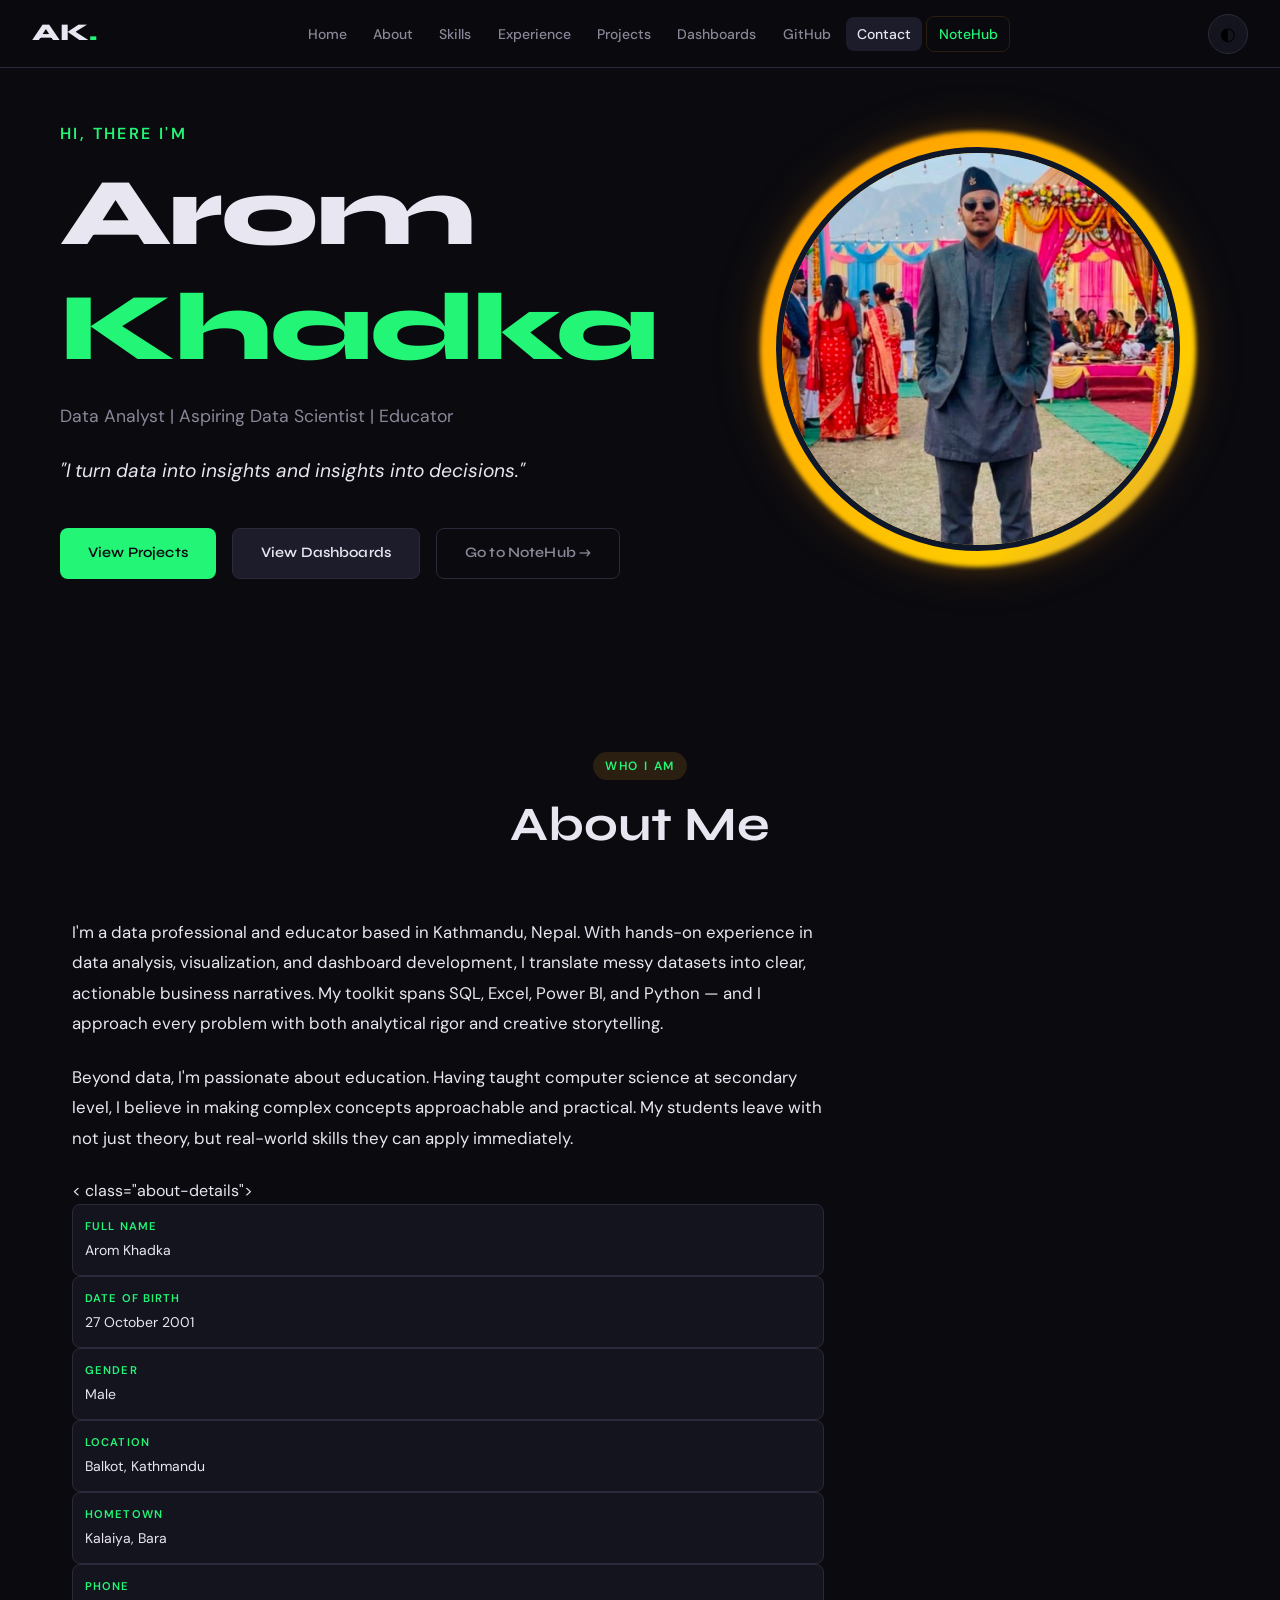
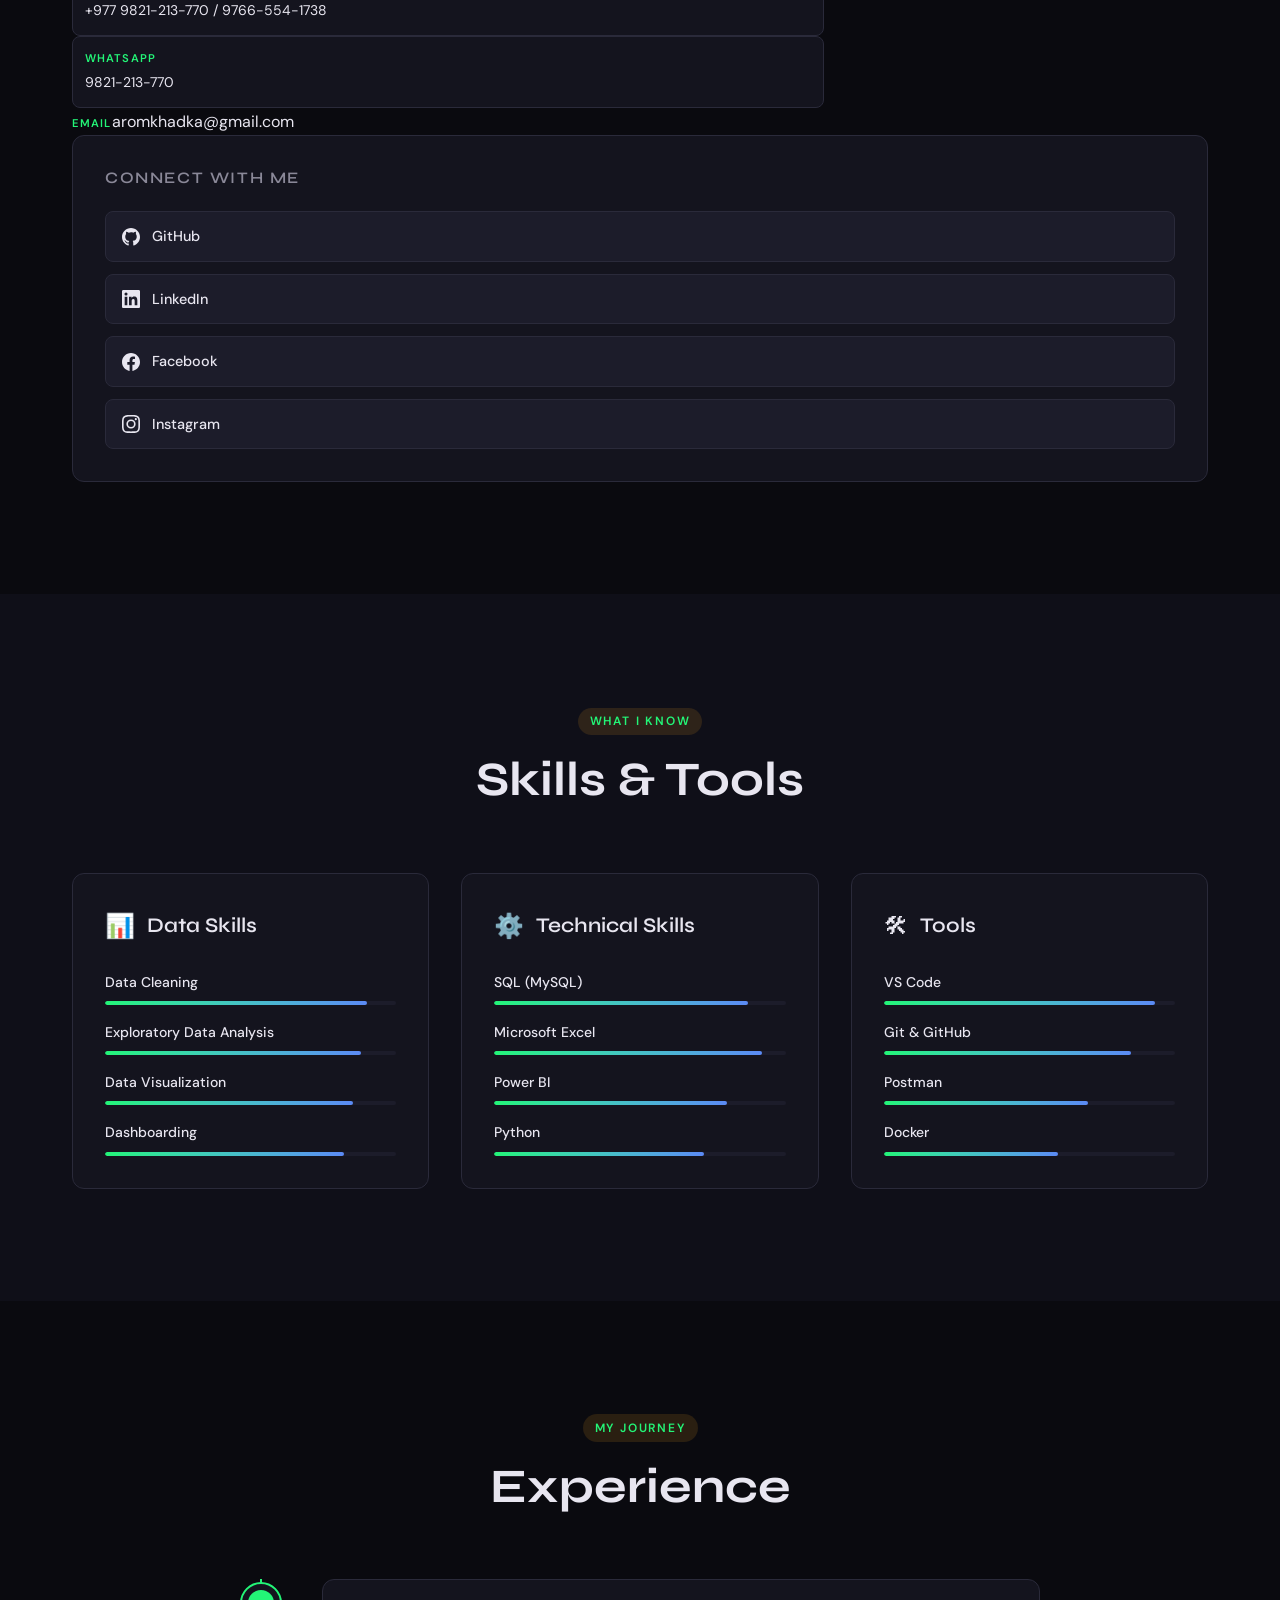
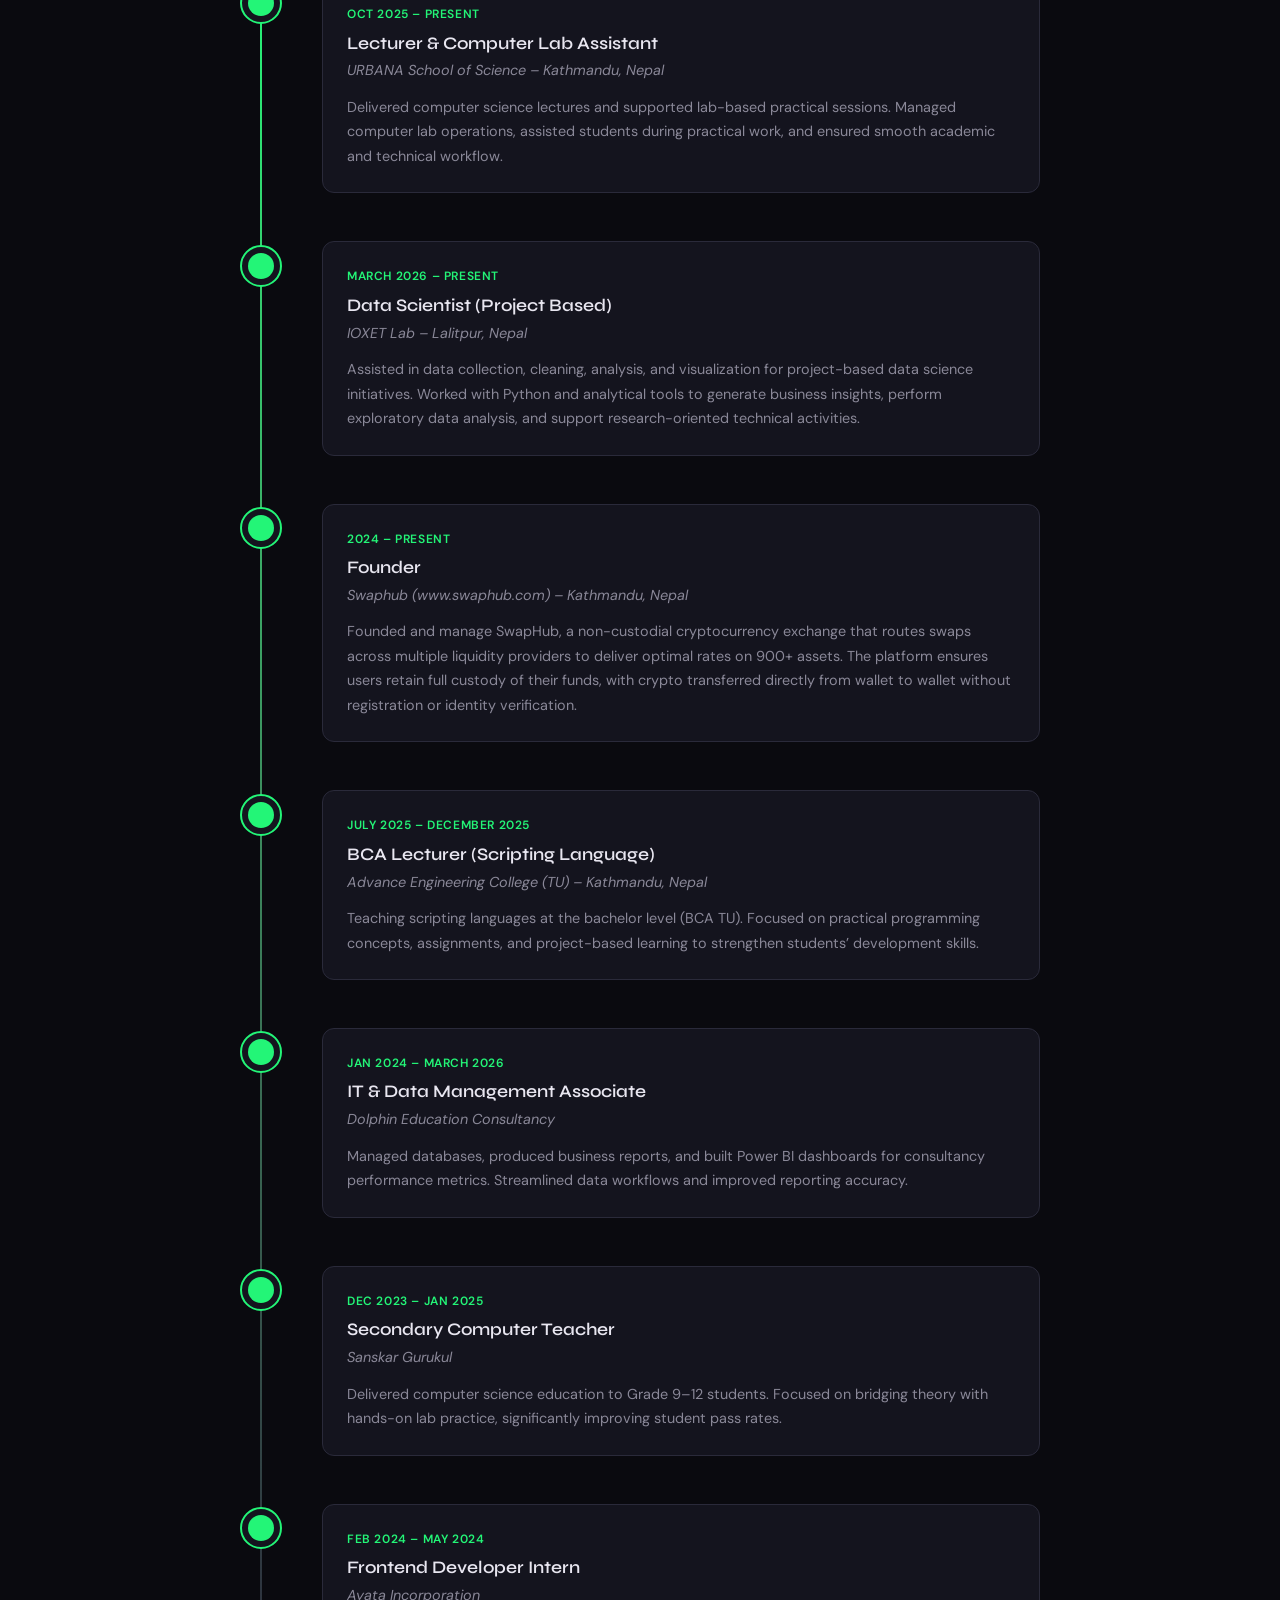
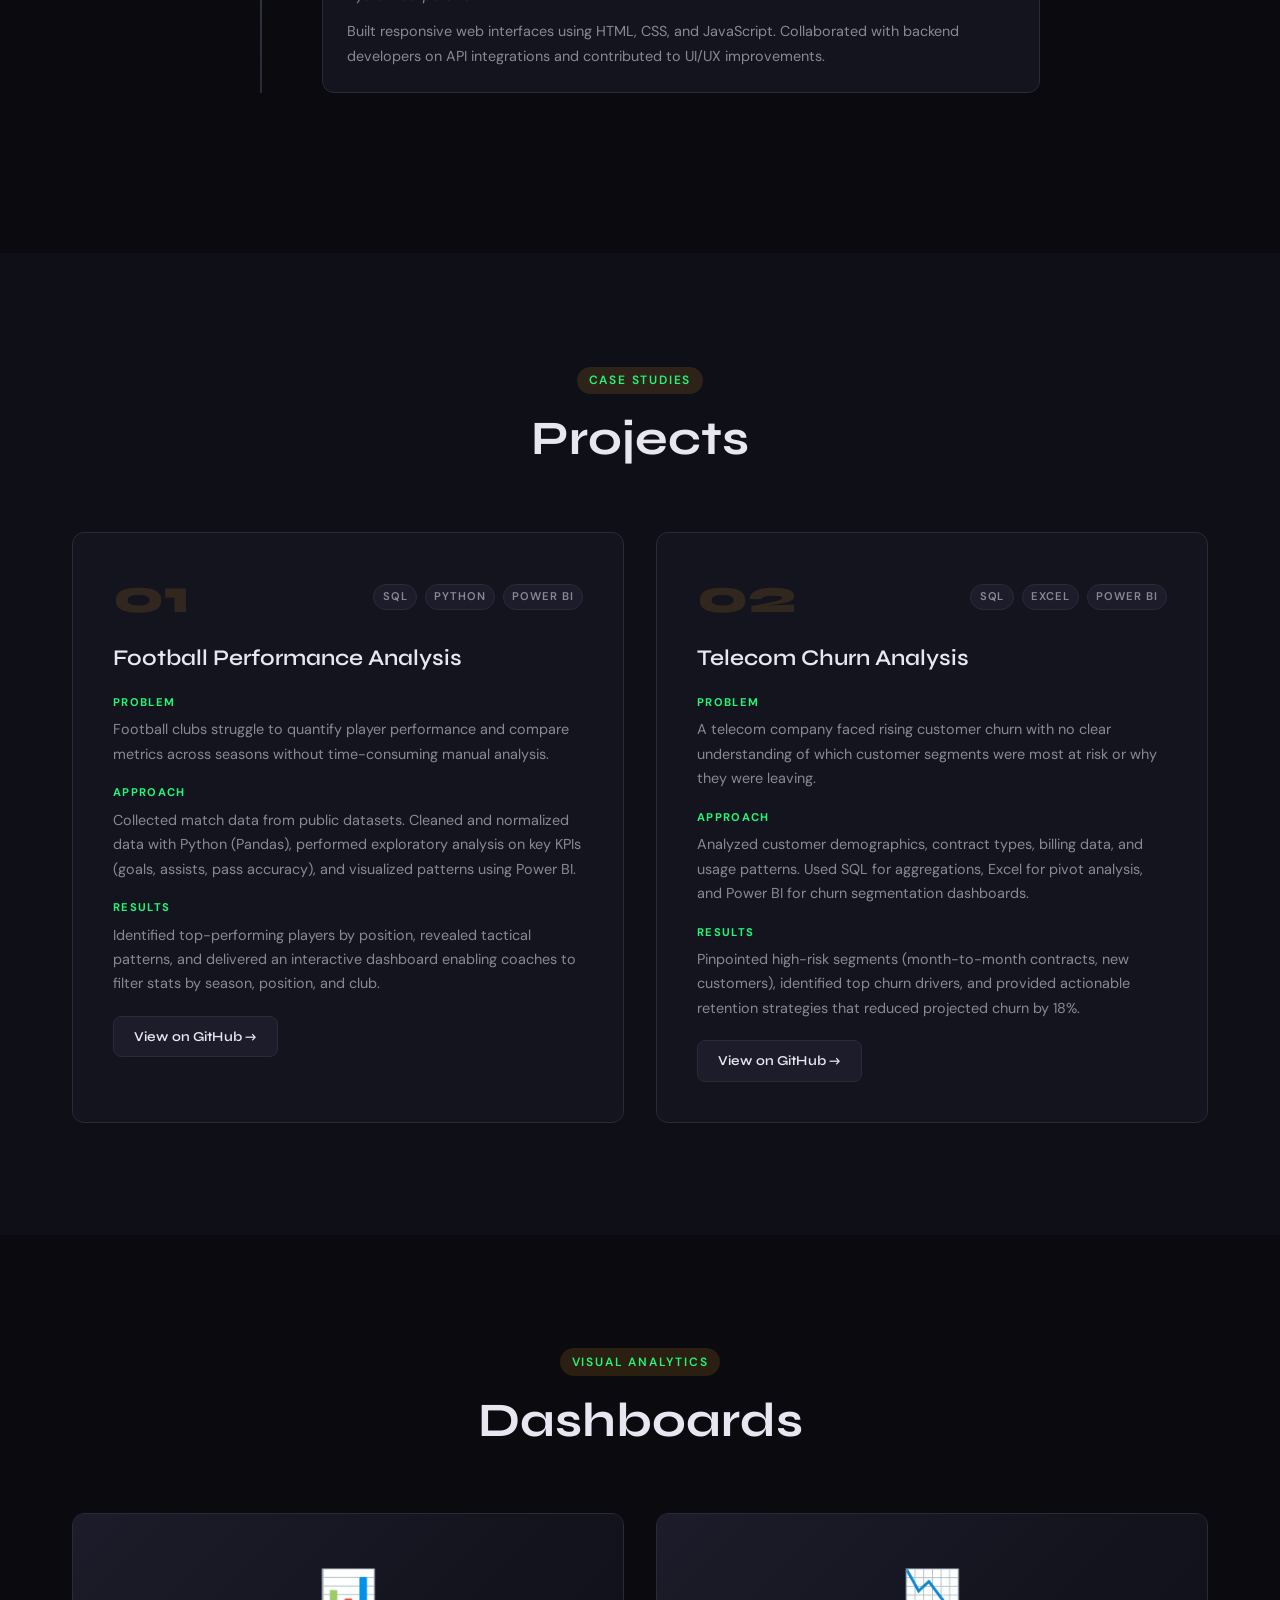
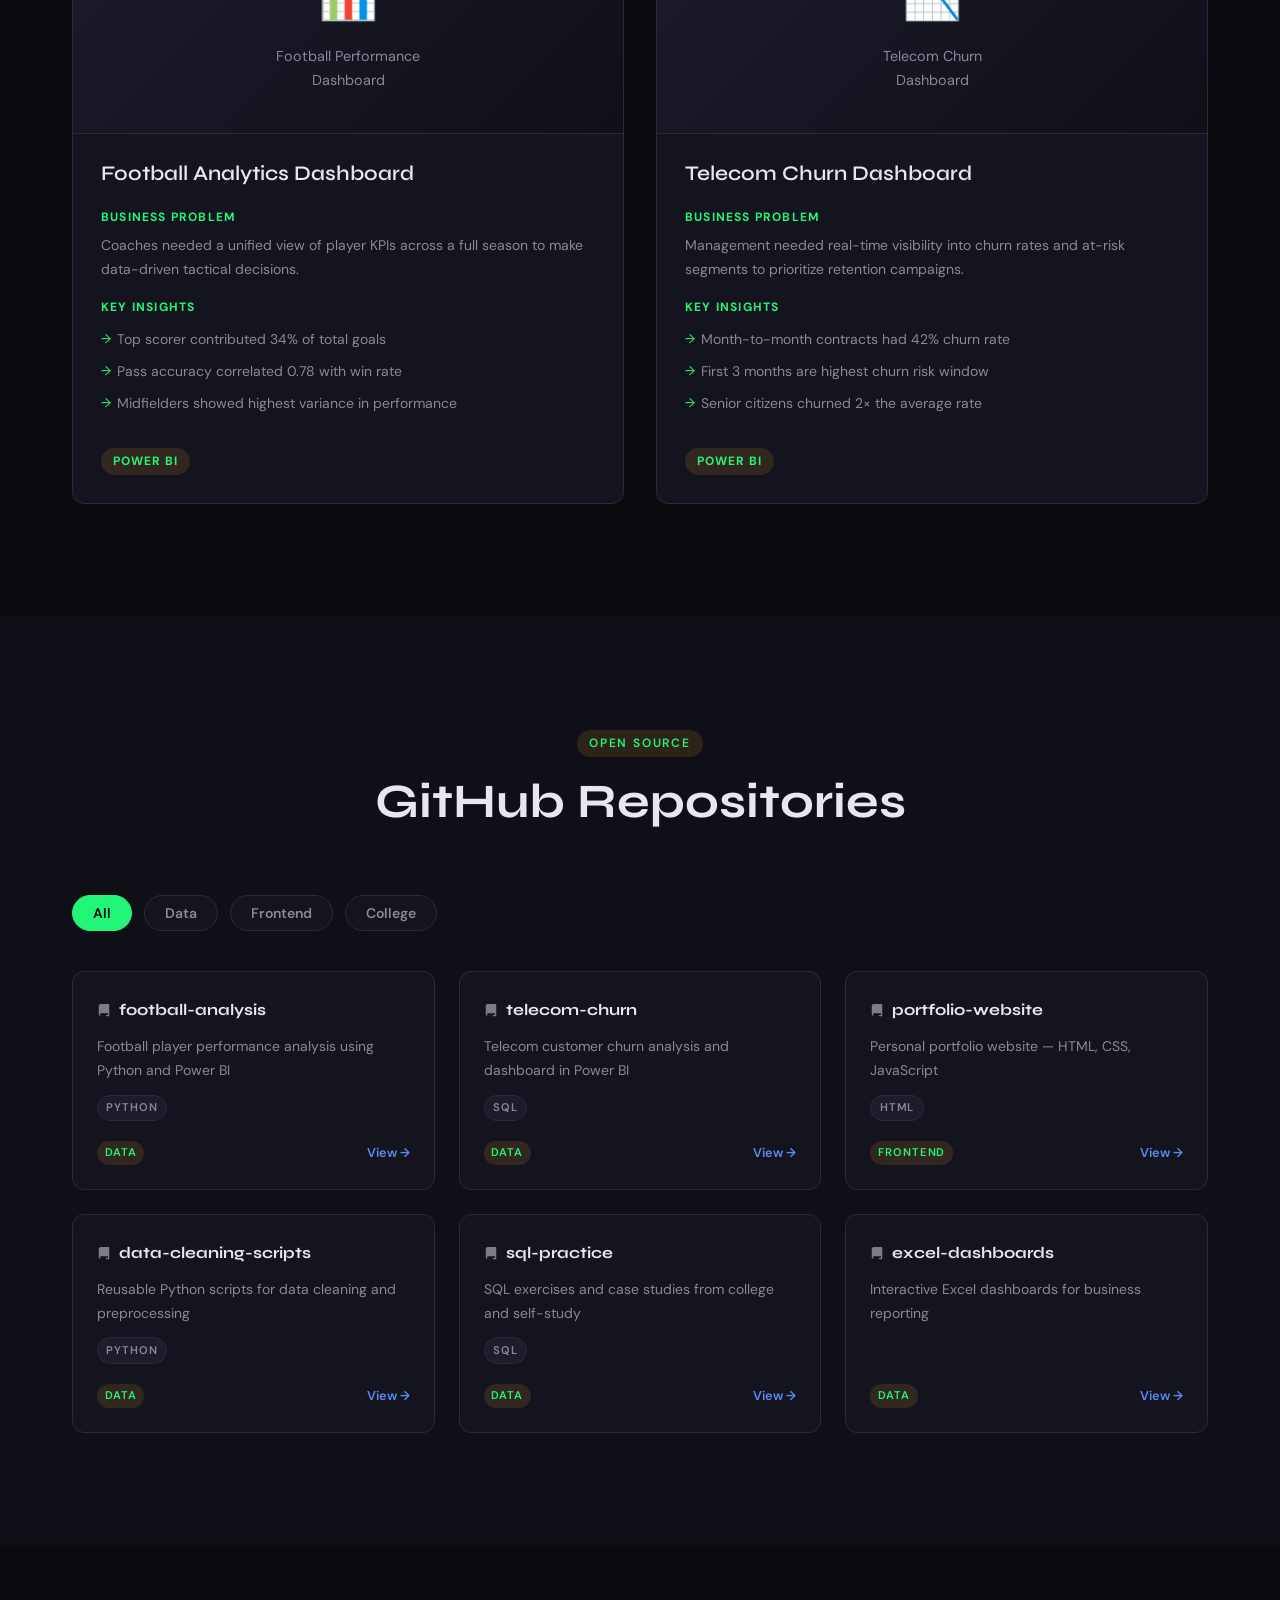
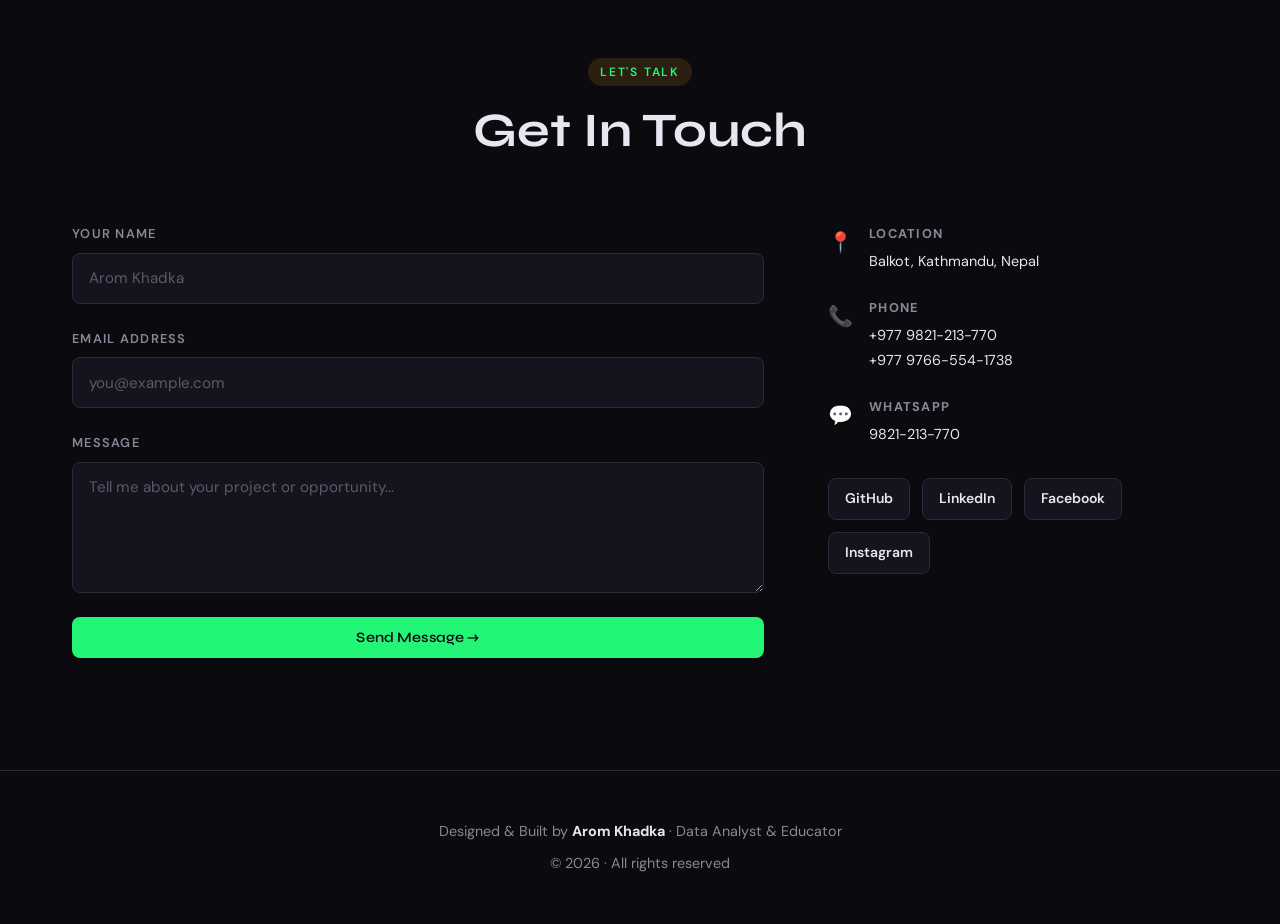
==== commit 1dddcf3c: "Added gamil" ====
--- a/index.html
+++ b/index.html
@@ -85,7 +85,7 @@
           <p class="about-bio">
             Beyond data, I'm passionate about education. Having taught computer science at secondary level, I believe in making complex concepts approachable and practical. My students leave with not just theory, but real-world skills they can apply immediately.
           </p>
-          <div class="about-details">
+          < class="about-details">
             <div class="detail-item"><span class="detail-label">Full Name</span><span>Arom Khadka</span></div>
             <div class="detail-item"><span class="detail-label">Date of Birth</span><span>27 October 2001</span></div>
             <div class="detail-item"><span class="detail-label">Gender</span><span>Male</span></div>
@@ -93,6 +93,7 @@
             <div class="detail-item"><span class="detail-label">Hometown</span><span>Kalaiya, Bara</span></div>
             <div class="detail-item"><span class="detail-label">Phone</span><span>+977 9821-213-770 / 9766-554-1738</span></div>
             <div class="detail-item"><span class="detail-label">WhatsApp</span><span>9821-213-770</span></div>
+            <div class=""detail-item><span class="detail-label">Email</span><span>aromkhadka@gmail.com</span></div>
           </div>
         </div>
         <div class="about-social">
--- a/css/style.css
+++ b/css/style.css
@@ -451,6 +451,57 @@
   transition: opacity 0.7s ease, transform 0.7s ease;
 }
 .reveal.visible { opacity: 1; transform: translateY(0); }
+
+/* ── MOBILE HERO FIX ───────────────────────────── */
+@media (max-width: 768px) {
+
+  .hero-container {
+    flex-direction: column-reverse;
+    text-align: center;
+
+    padding: 100px 20px 40px; /* FIXED */
+    gap: 30px; /* reduce chaos spacing */
+  }
+
+  .hero-content {
+    max-width: 100%;
+  }
+
+  .hero-name {
+    font-size: 2.8rem;
+    line-height: 1.1;
+  }
+
+  .hero-title {
+    font-size: 1rem;
+  }
+
+  .hero-tagline {
+    font-size: 1rem;
+    margin-bottom: 1.5rem;
+  }
+
+  .hero-buttons {
+    justify-content: center;
+    flex-direction: column;
+    align-items: center;
+  }
+
+  .hero-buttons a {
+    width: 100%;
+    max-width: 280px;
+    text-align: center;
+  }
+
+  .hero-image {
+    width: 100%;
+  }
+
+  .image-wrapper {
+    width: 220px;
+    height: 220px;
+  }
+}
 
 /* ── ABOUT SECTION ───────────────────────────────────────────── */
 .about-grid {
@@ -1234,3 +1285,80 @@
   h1 { font-size: 3rem; }
   .repos-grid { grid-template-columns: 1fr; }
 }
+
+/* PDF MODAL */
+.pdf-modal {
+  position: fixed;
+  inset: 0;
+  background: rgba(0,0,0,0.75);
+  display: flex;
+  justify-content: center;
+  align-items: center;
+  z-index: 9999;
+
+  opacity: 0;
+  visibility: hidden;
+  transition: 0.3s;
+}
+
+.pdf-modal.active {
+  opacity: 1;
+  visibility: visible;
+}
+
+.pdf-modal-content {
+  width: 90%;
+  height: 90%;
+  background: #fff;
+  border-radius: 14px;
+  overflow: hidden;
+  position: relative;
+}
+
+#pdfViewer {
+  width: 100%;
+  height: 100%;
+  border: none;
+}
+
+.pdf-close {
+  position: absolute;
+  top: 12px;
+  right: 12px;
+  z-index: 10;
+
+  background: #111827;
+  color: white;
+  border: none;
+
+  width: 40px;
+  height: 40px;
+
+  border-radius: 50%;
+  cursor: pointer;
+  font-size: 18px;
+}
+
+.note-actions {
+  margin-top: 14px;
+}
+
+.note-preview-btn {
+  width: 100%;
+}
+
+.note-preview-btn,
+.note-download {
+  padding: 10px 16px;
+  border-radius: 10px;
+  border: none;
+  cursor: pointer;
+  text-decoration: none;
+  font-size: 14px;
+  font-weight: 600;
+}
+
+.note-preview-btn {
+  background: #2563eb;
+  color: white;
+}
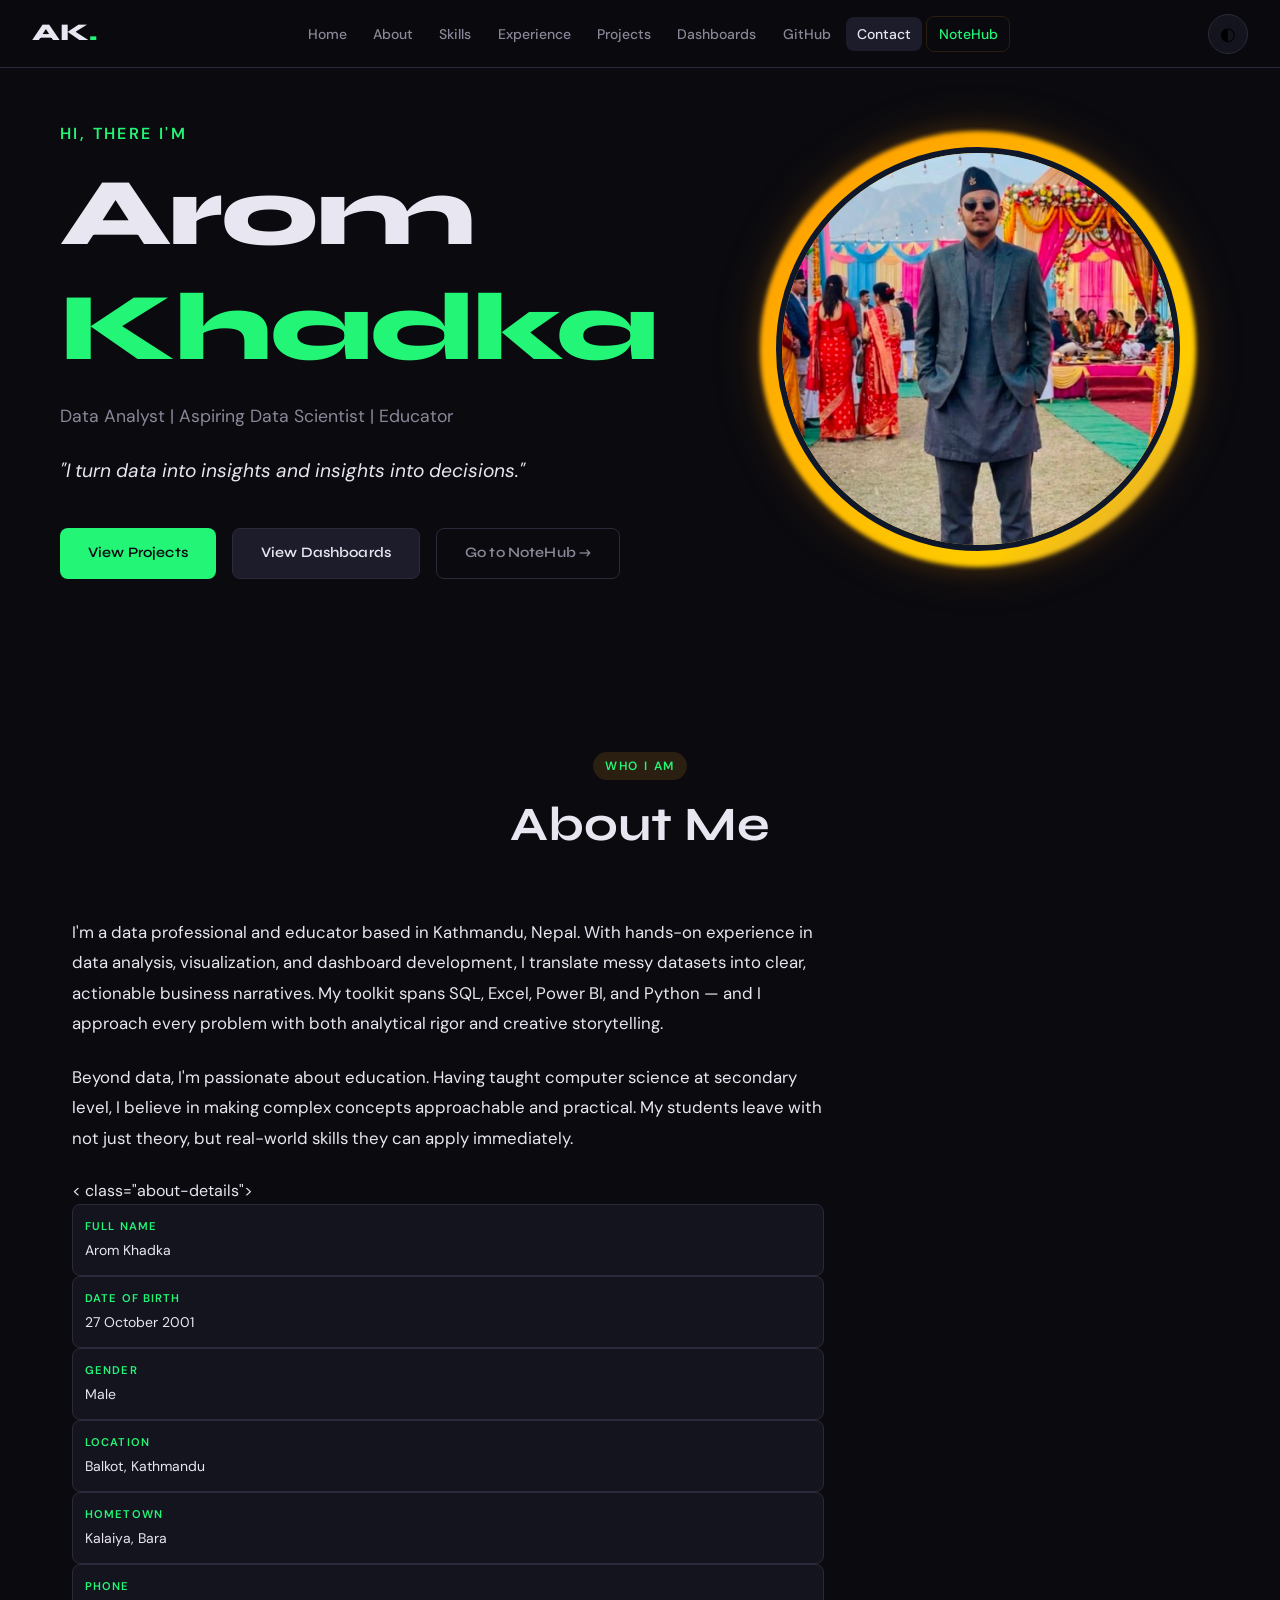
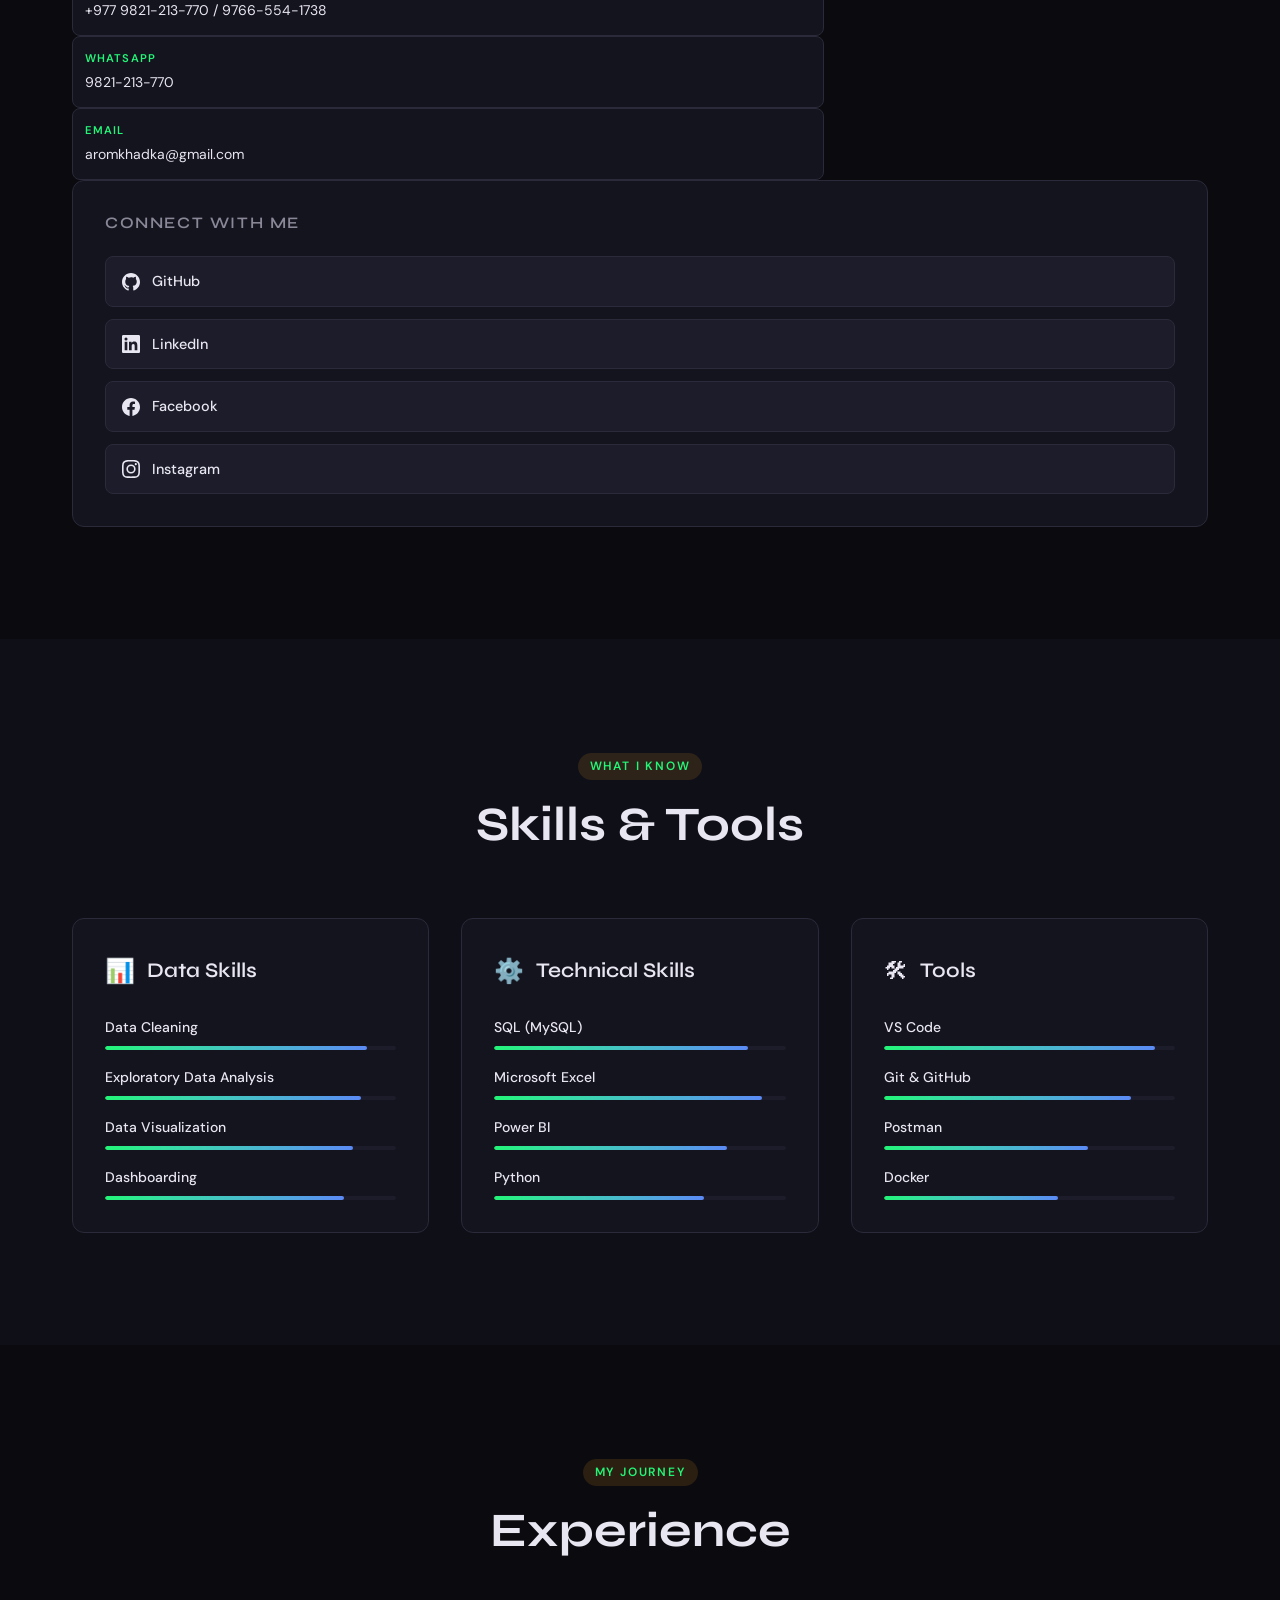
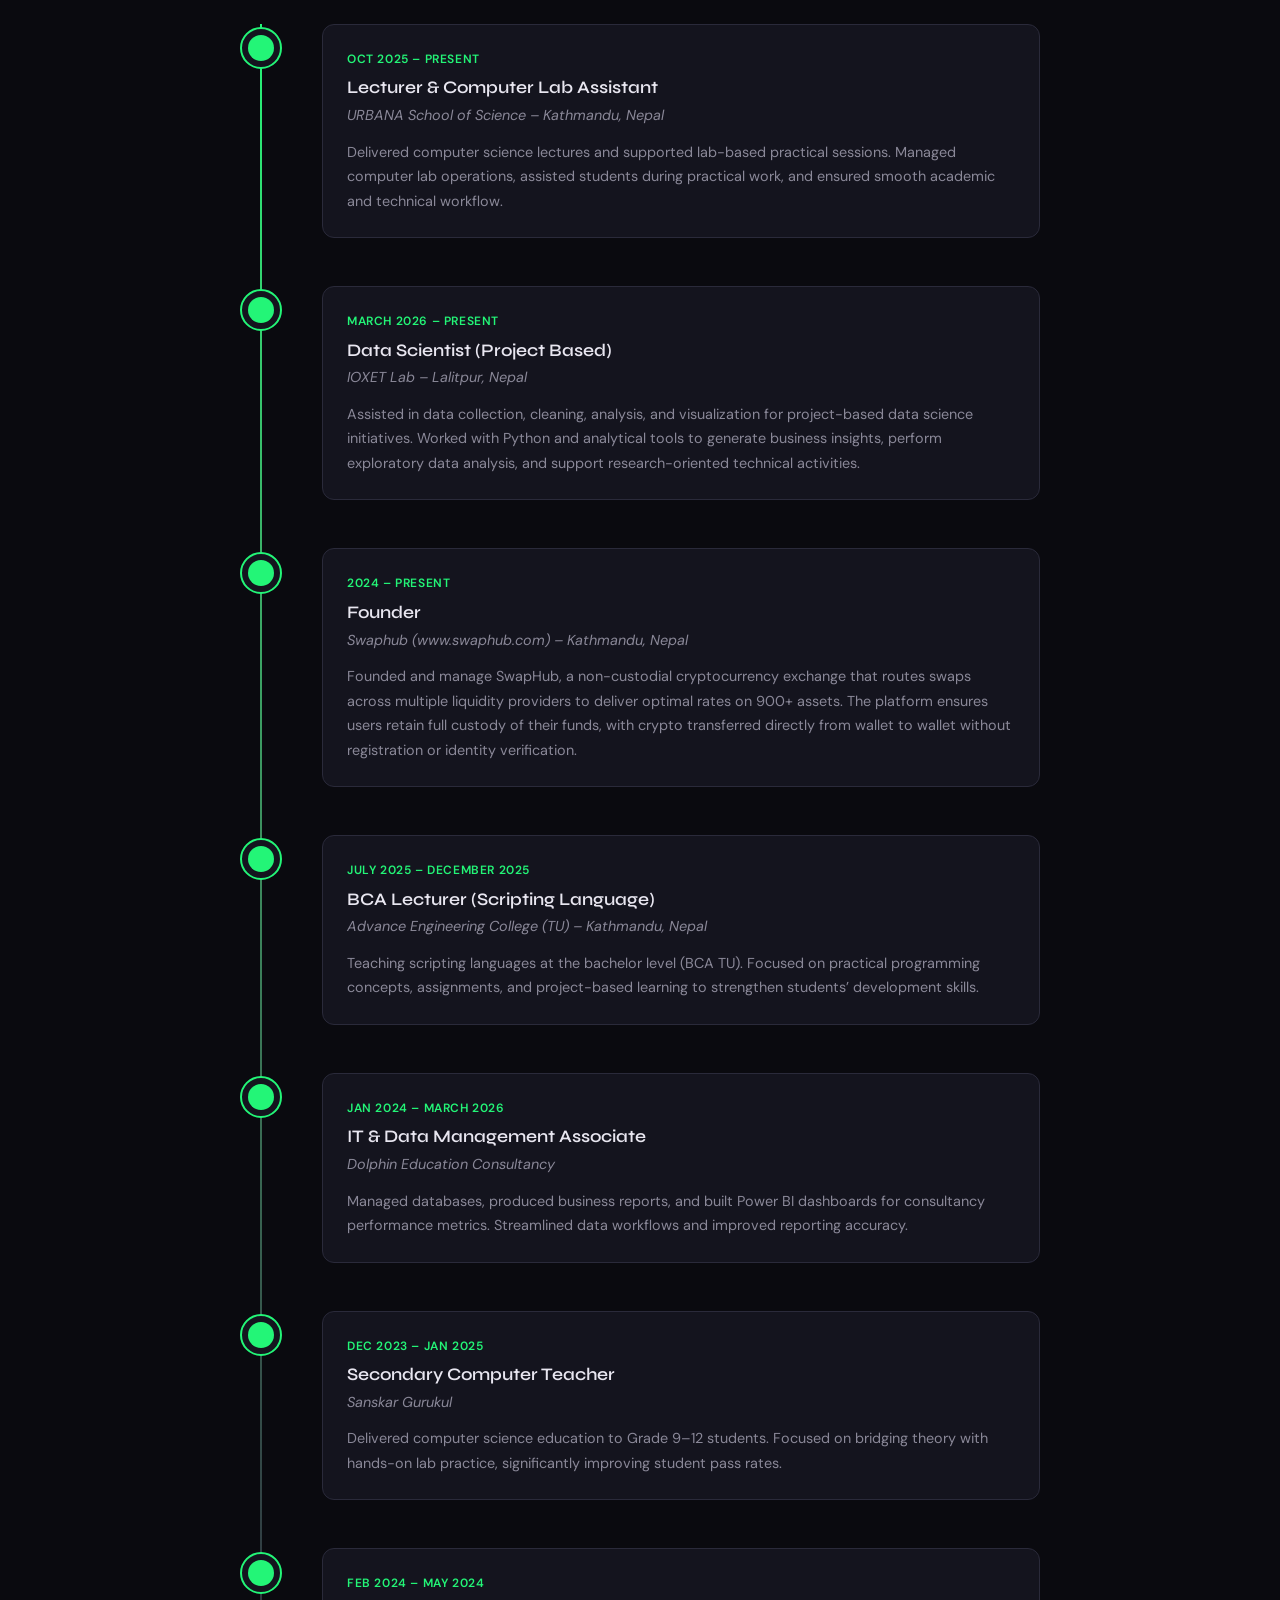
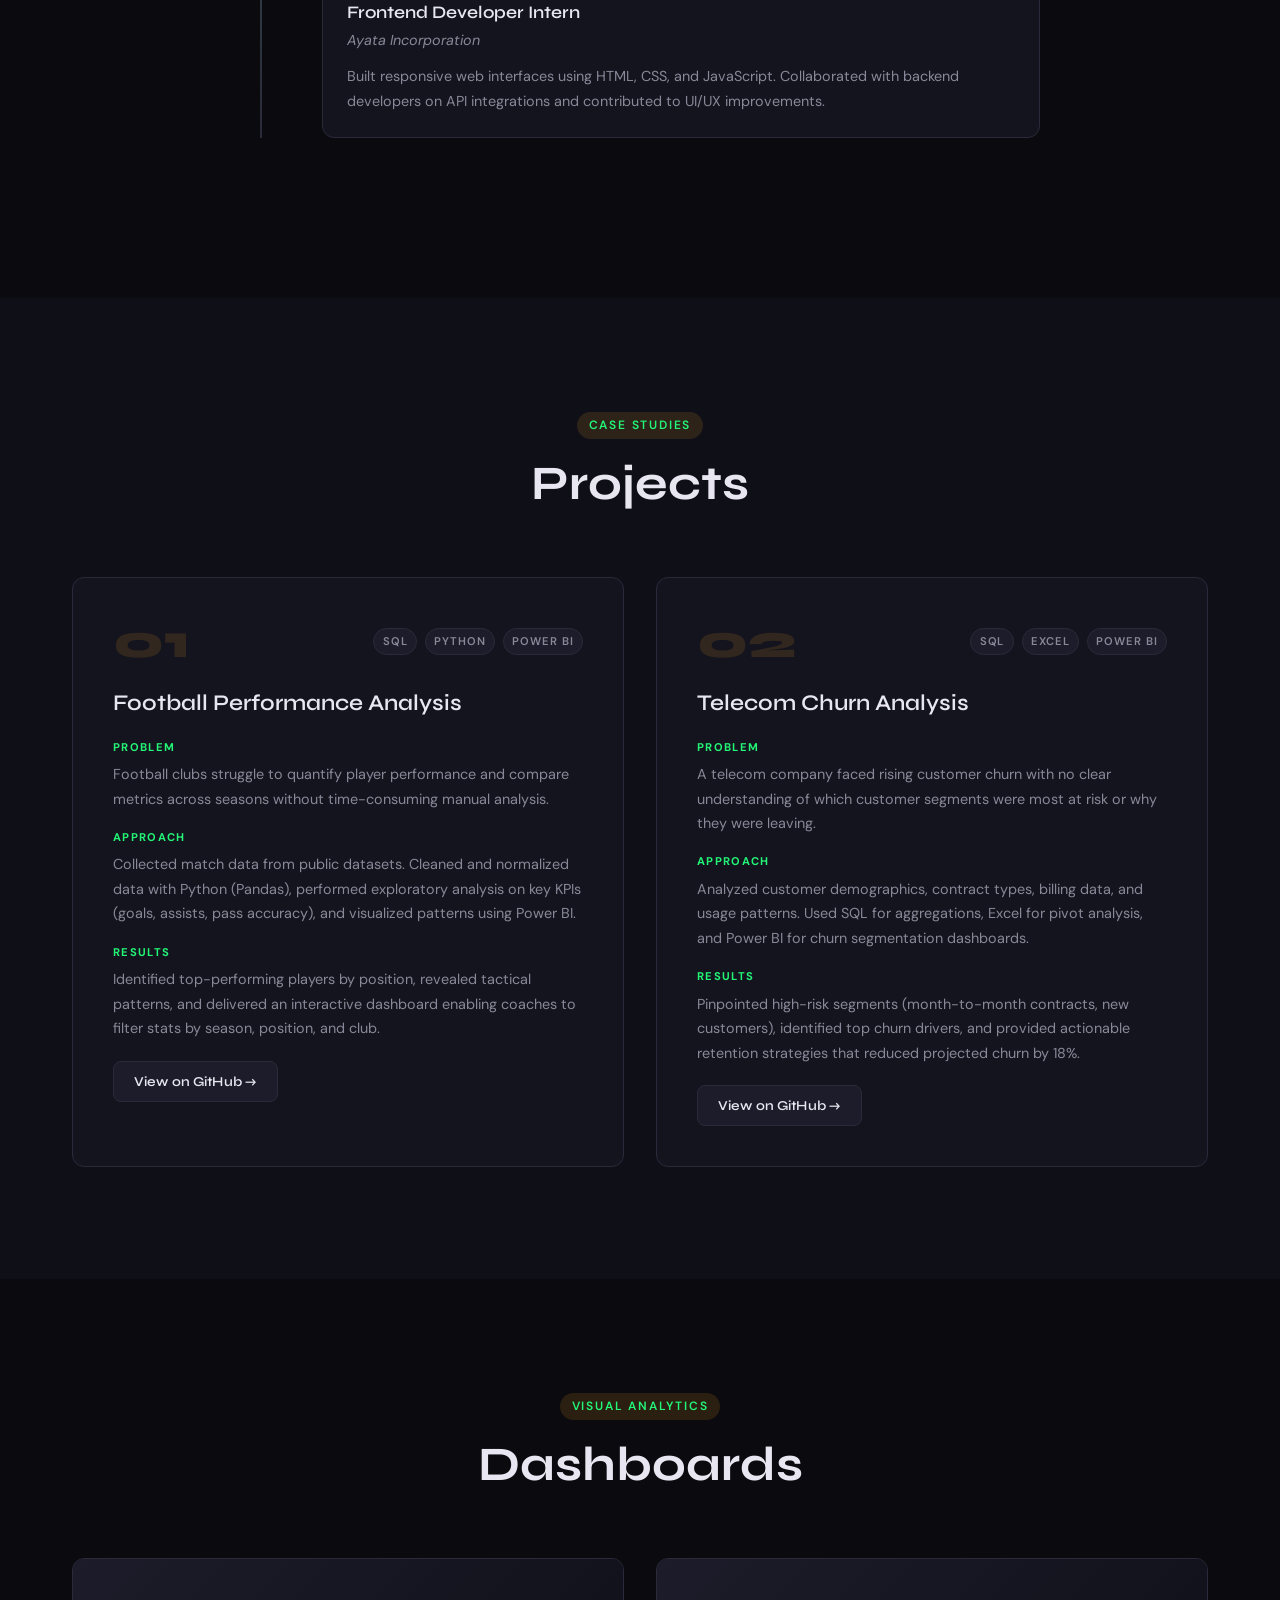
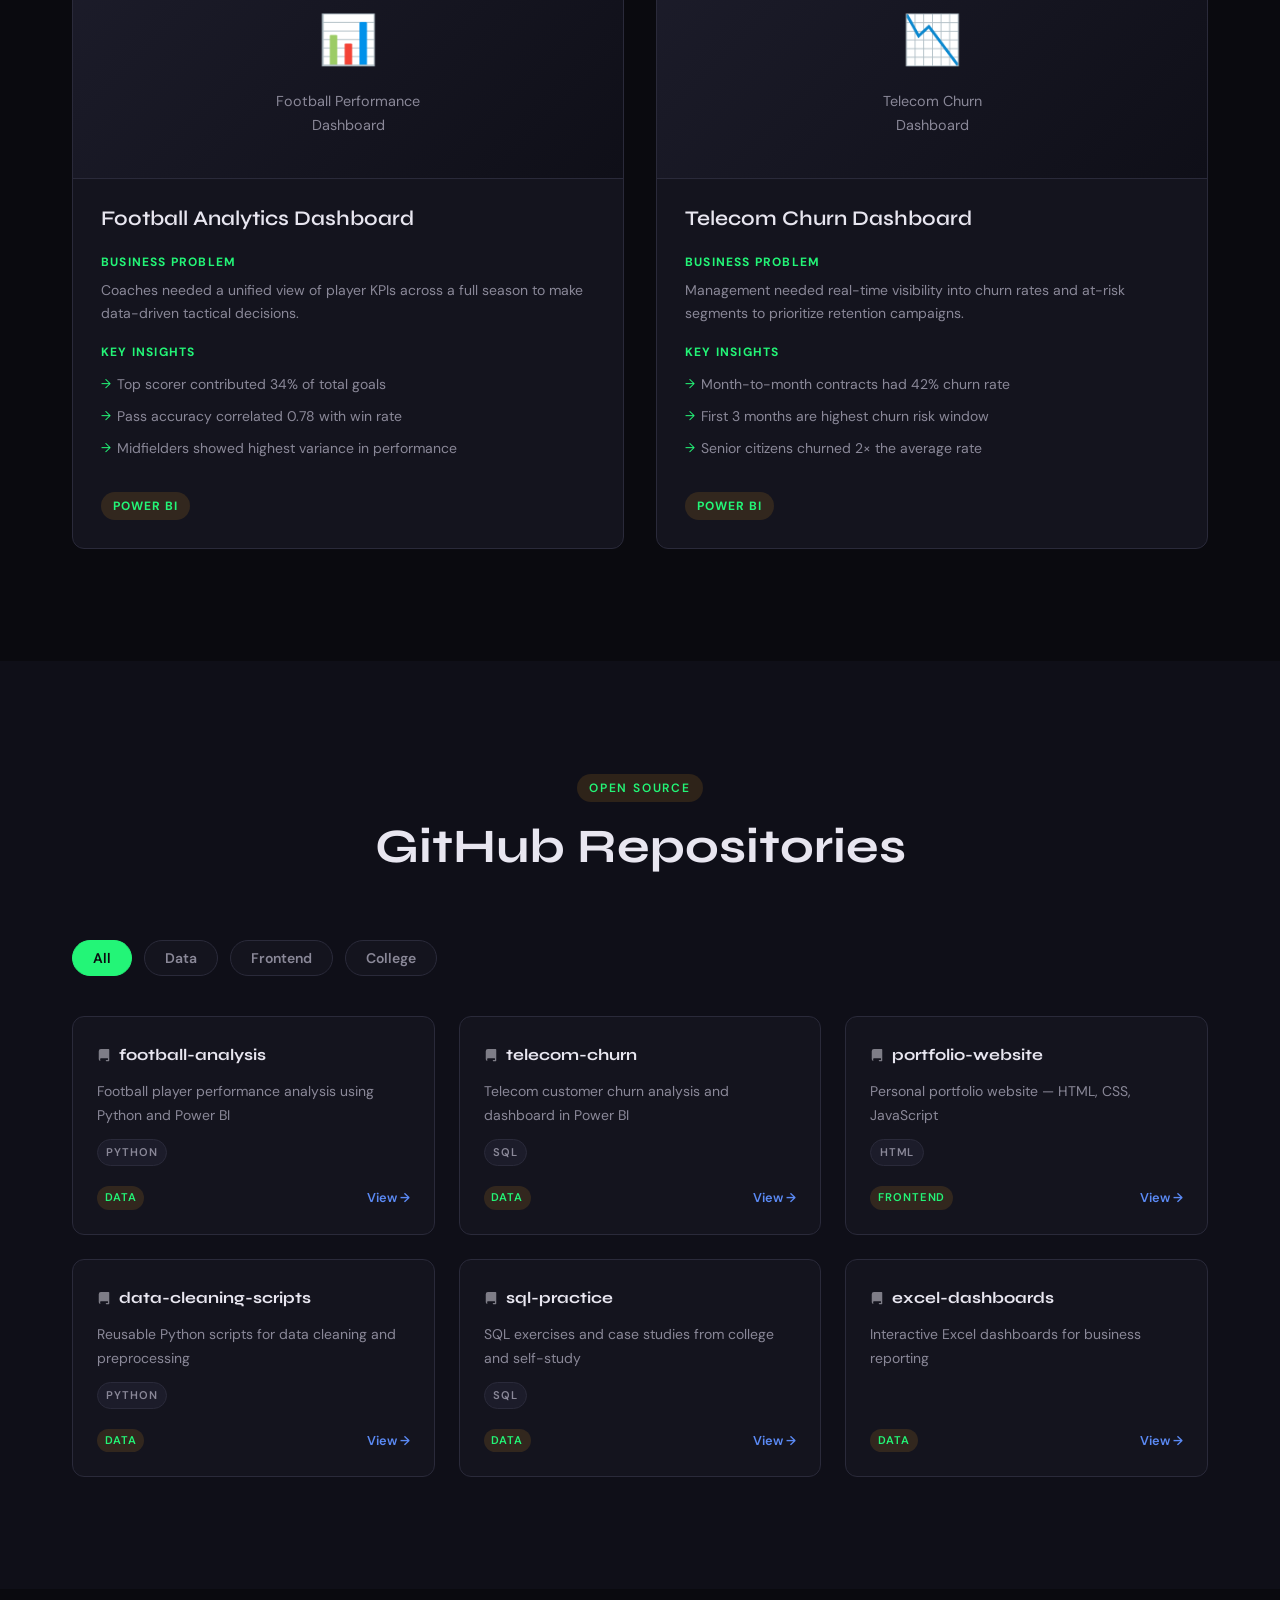
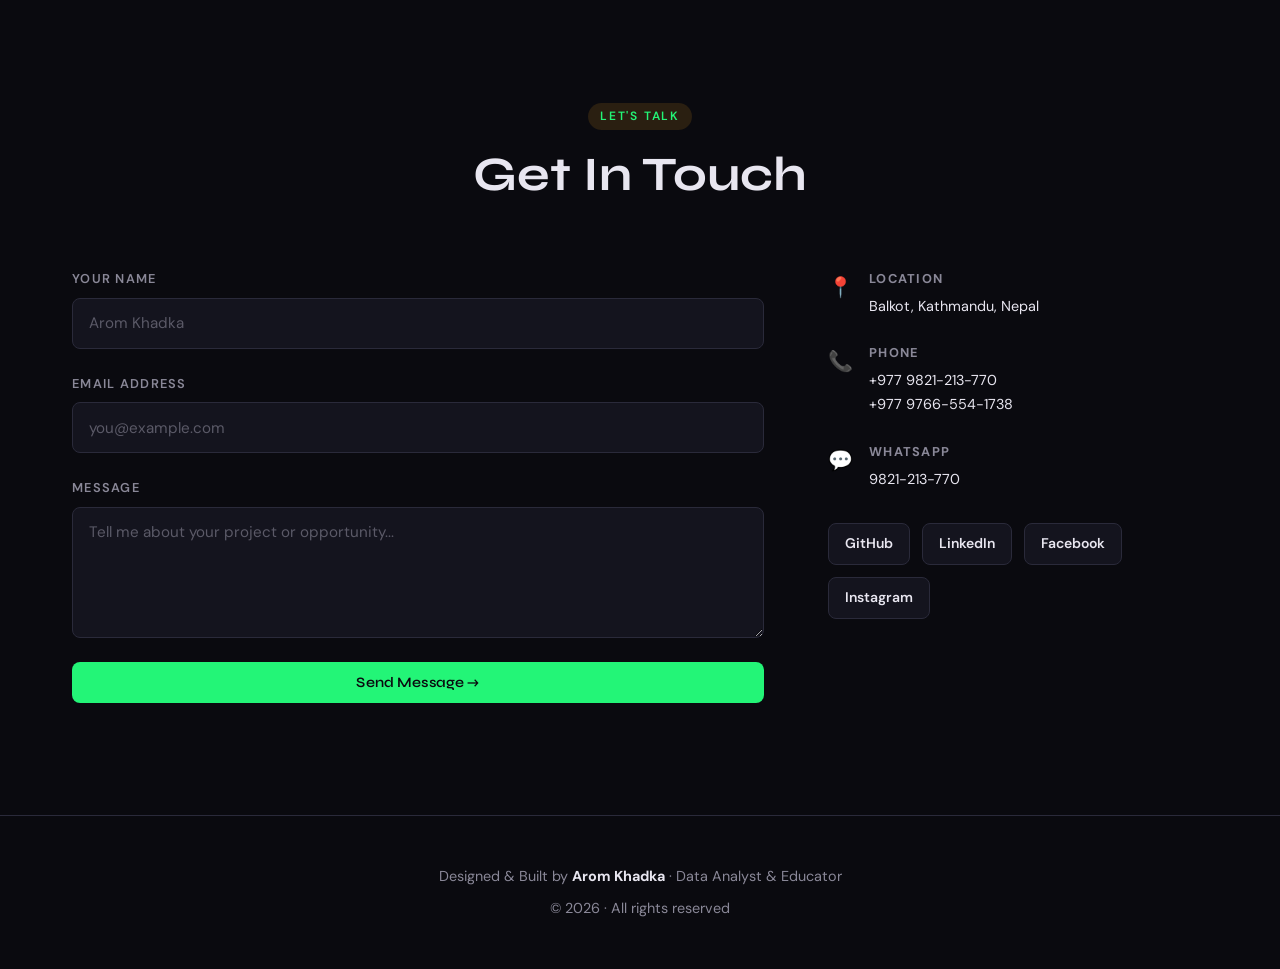
==== commit ef55906e: "Added gamil" ====
--- a/index.html
+++ b/index.html
@@ -93,7 +93,7 @@
             <div class="detail-item"><span class="detail-label">Hometown</span><span>Kalaiya, Bara</span></div>
             <div class="detail-item"><span class="detail-label">Phone</span><span>+977 9821-213-770 / 9766-554-1738</span></div>
             <div class="detail-item"><span class="detail-label">WhatsApp</span><span>9821-213-770</span></div>
-            <div class=""detail-item><span class="detail-label">Email</span><span>aromkhadka@gmail.com</span></div>
+            <div class="detail-item"><span class="detail-label">Email</span><span>aromkhadka@gmail.com</span></div>
           </div>
         </div>
         <div class="about-social">
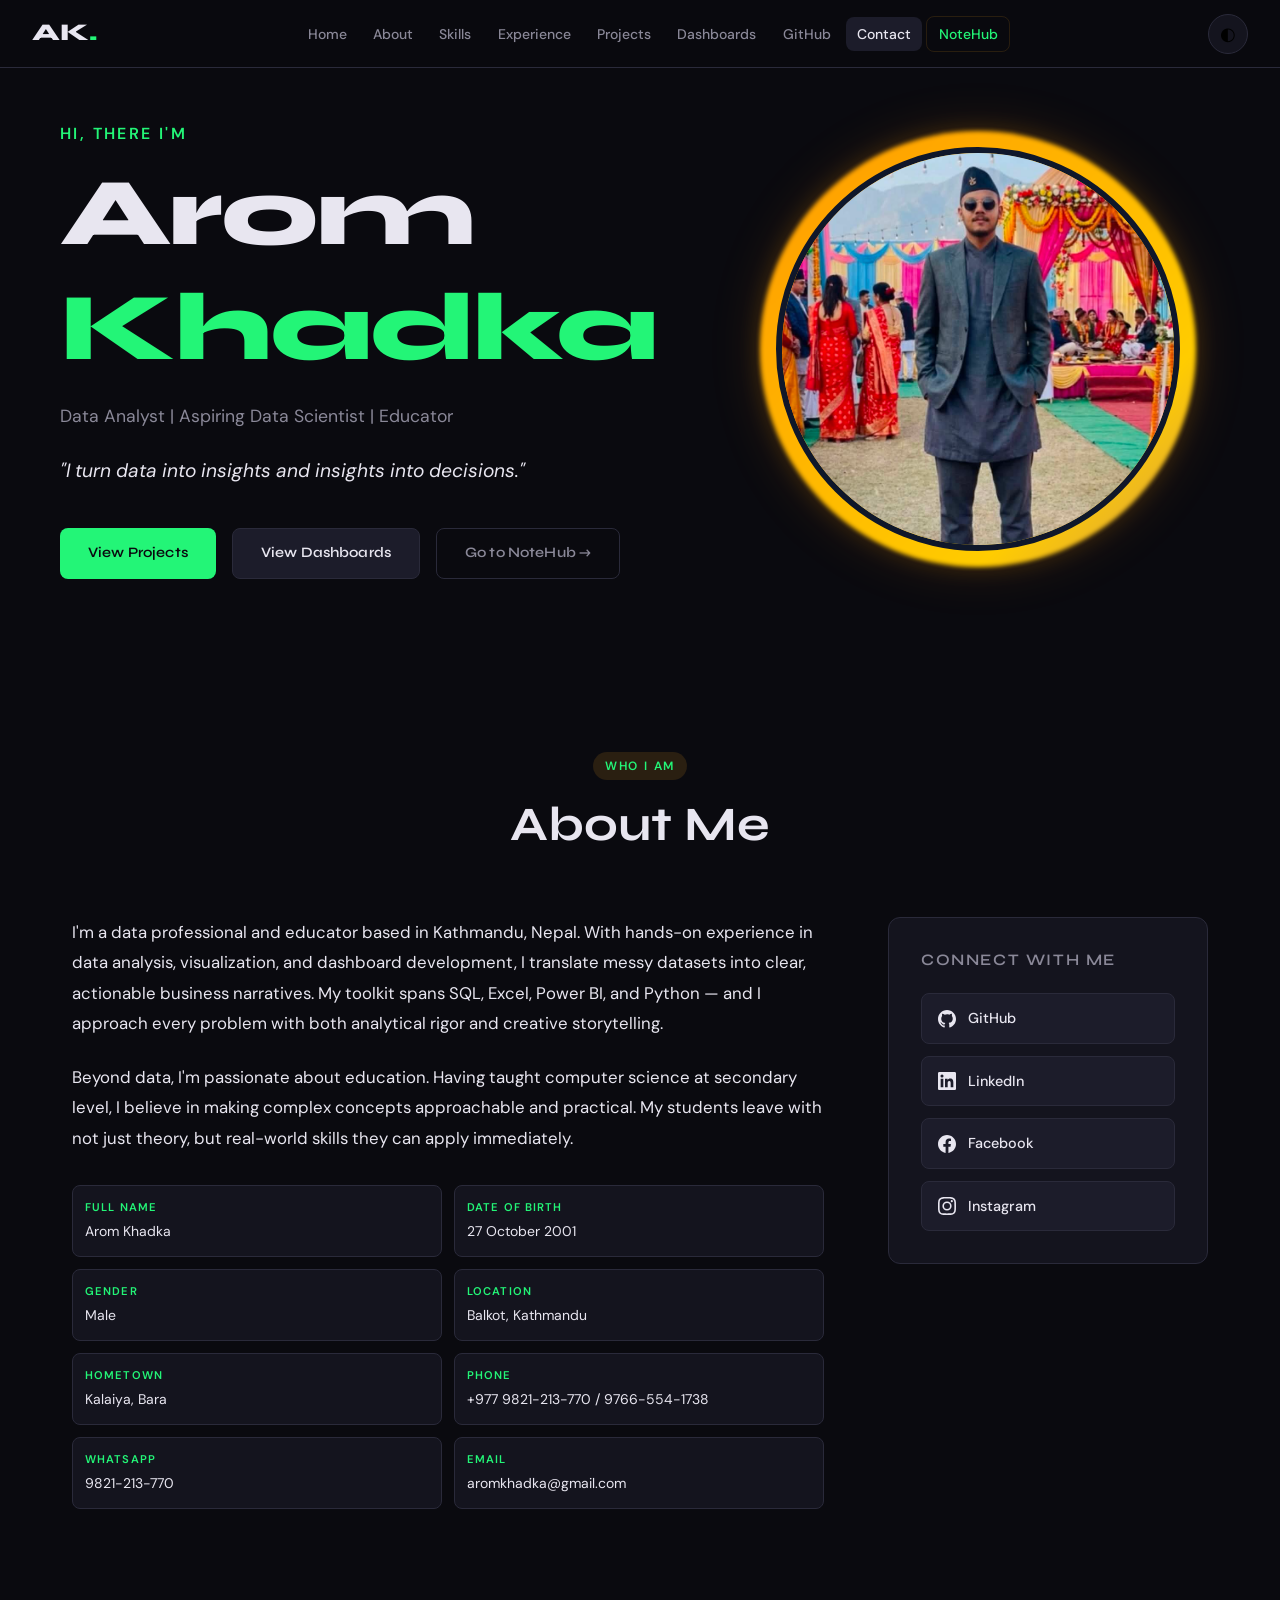
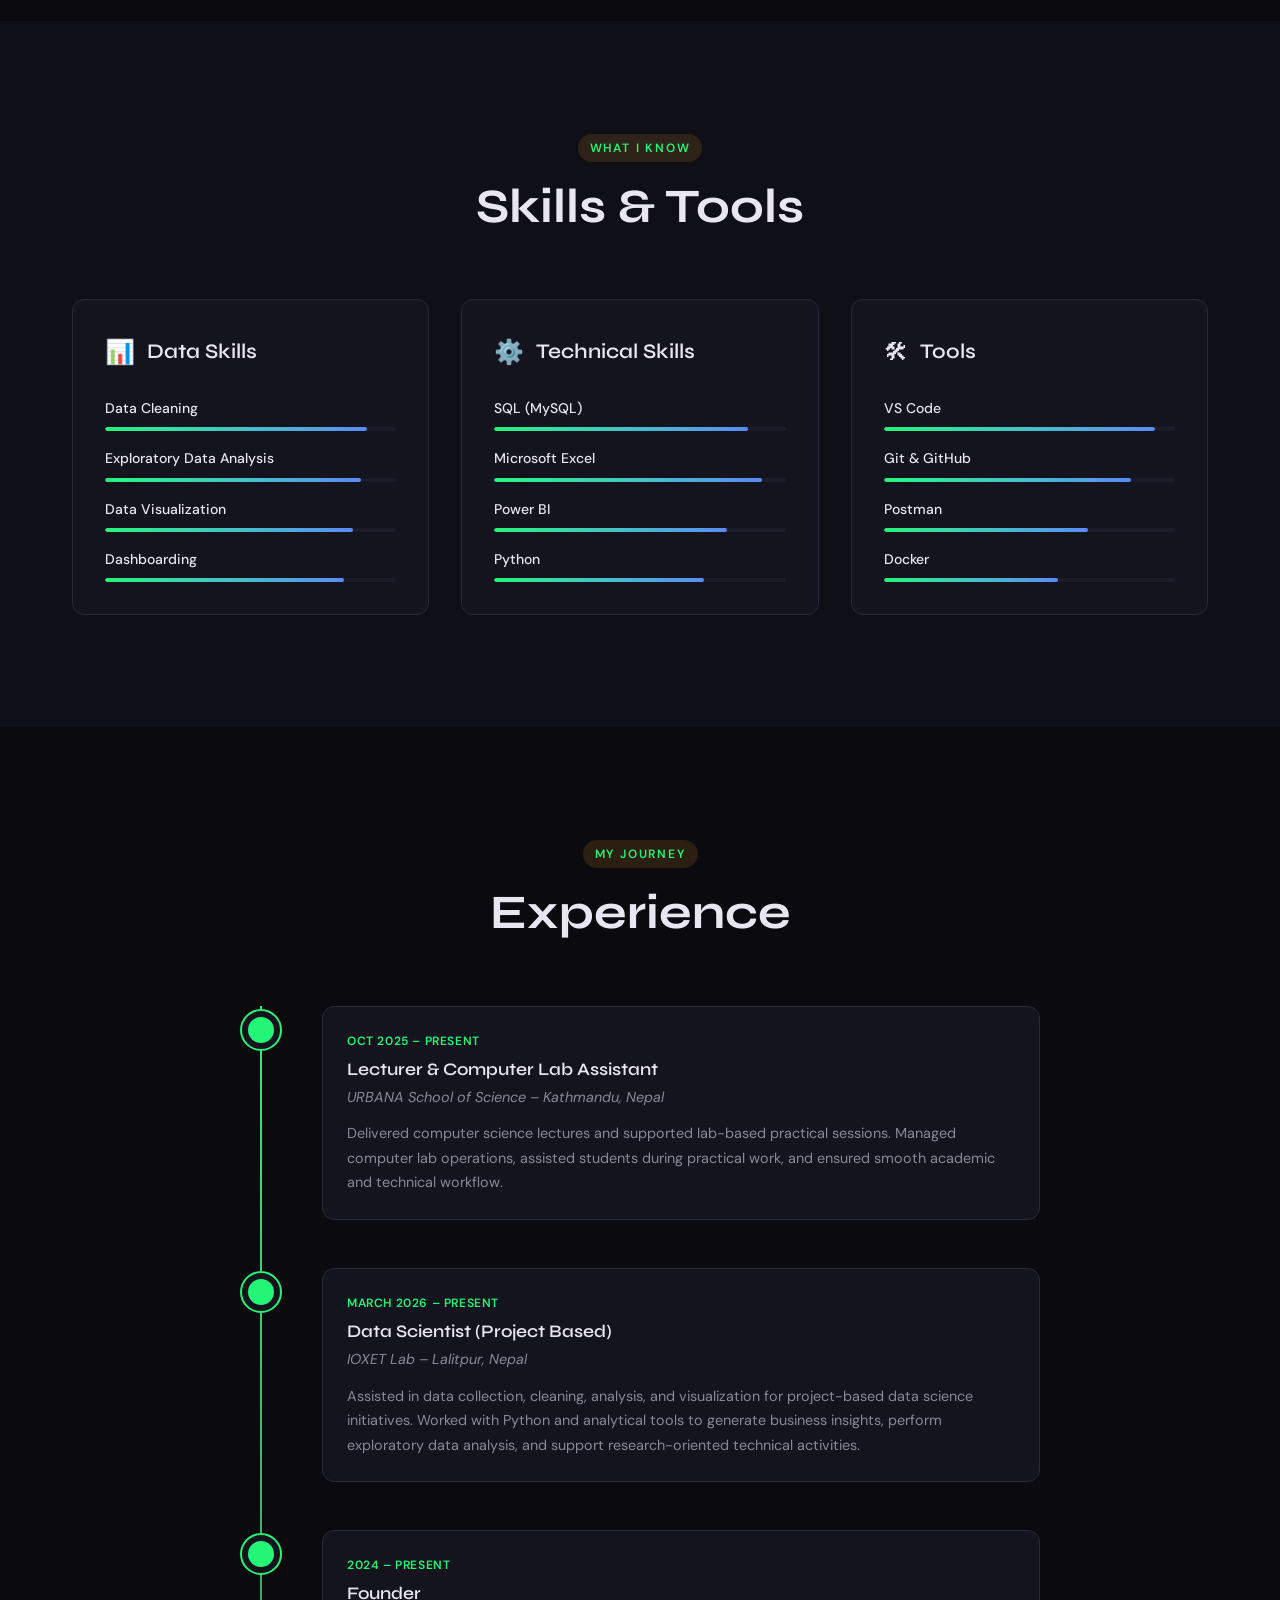
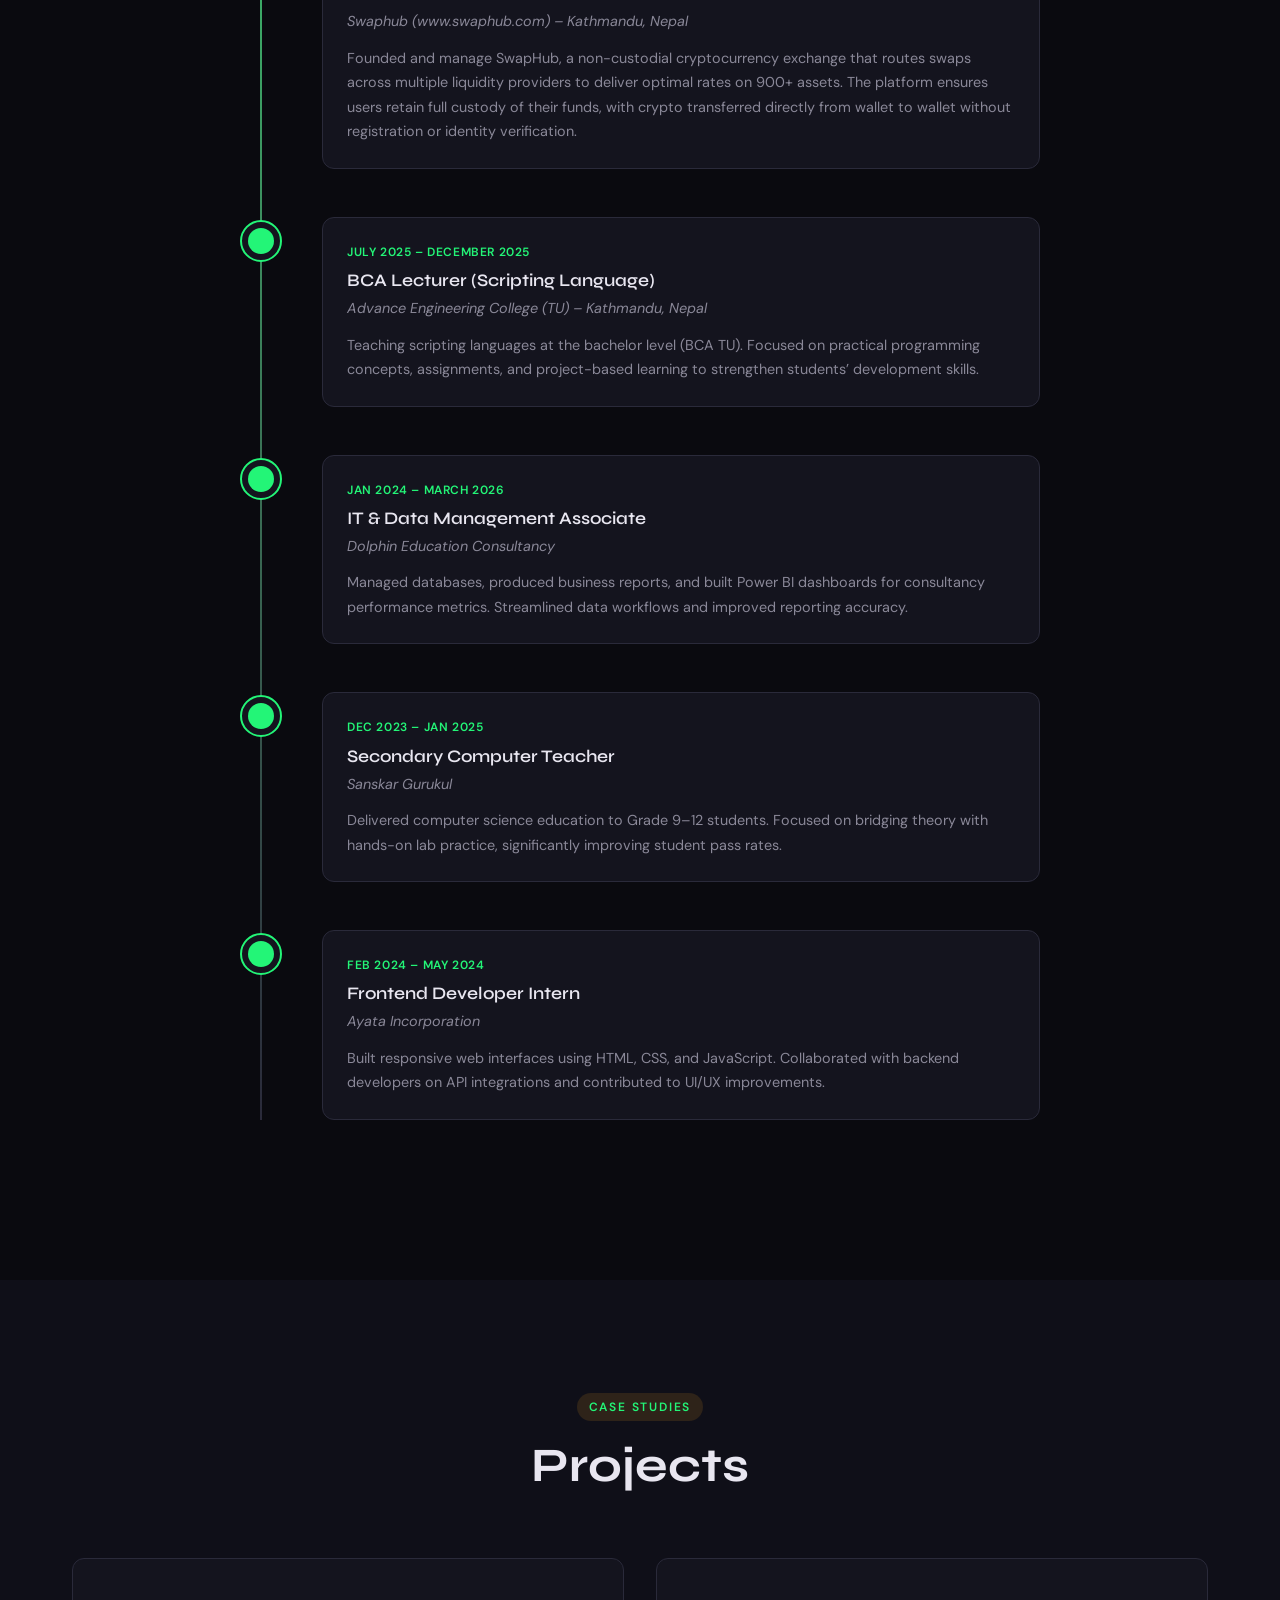
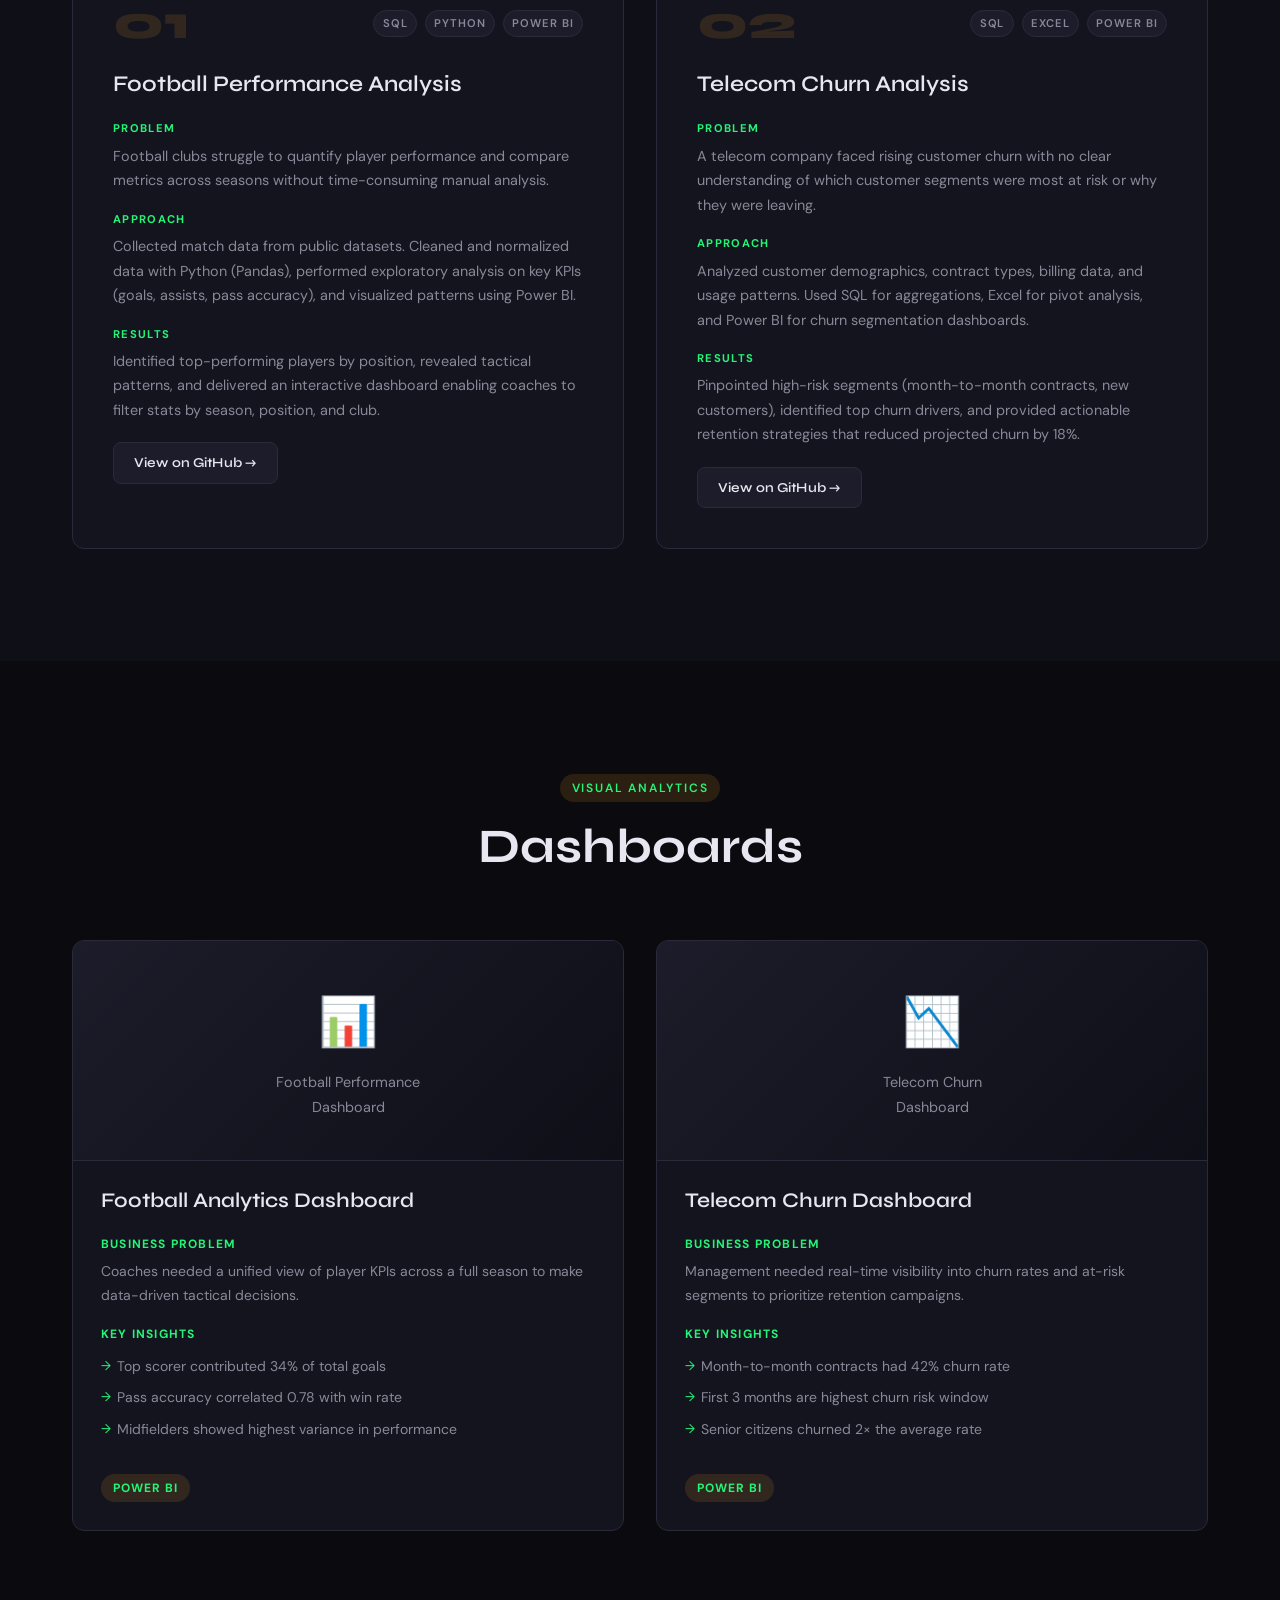
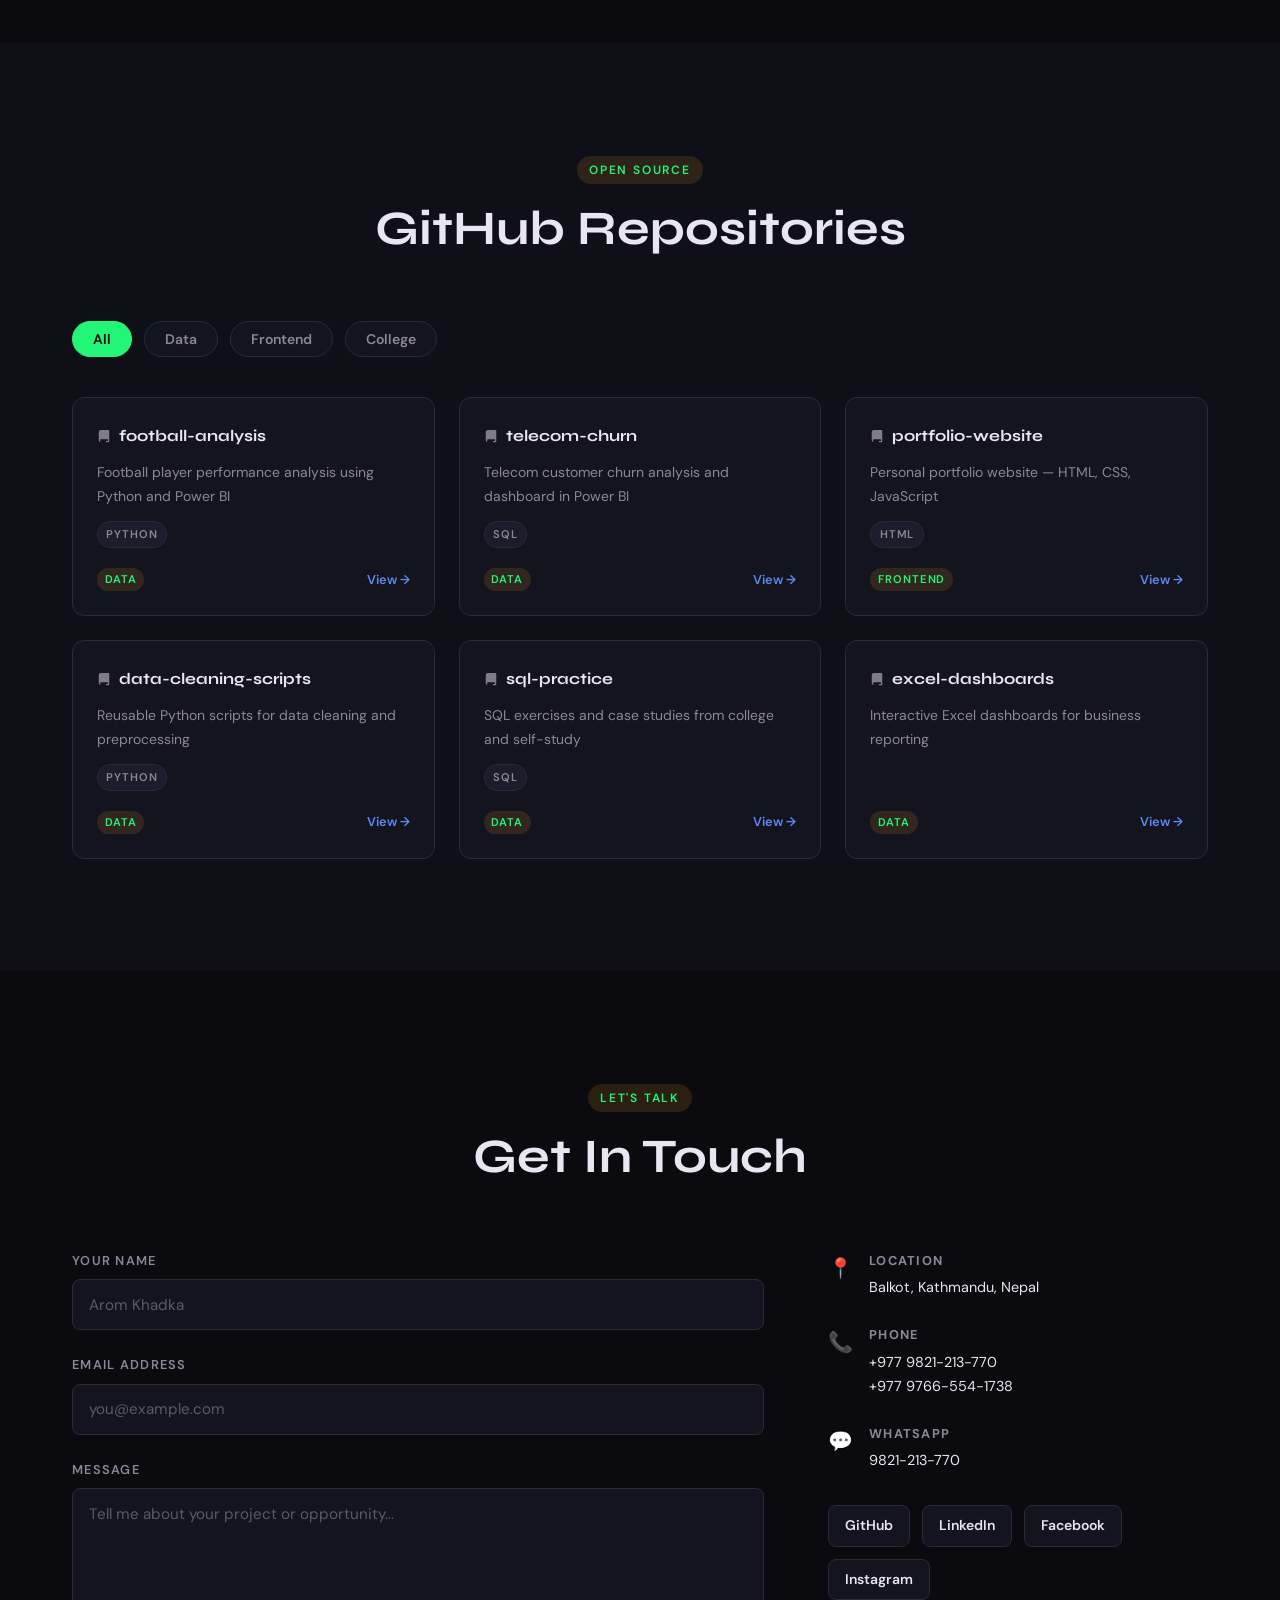
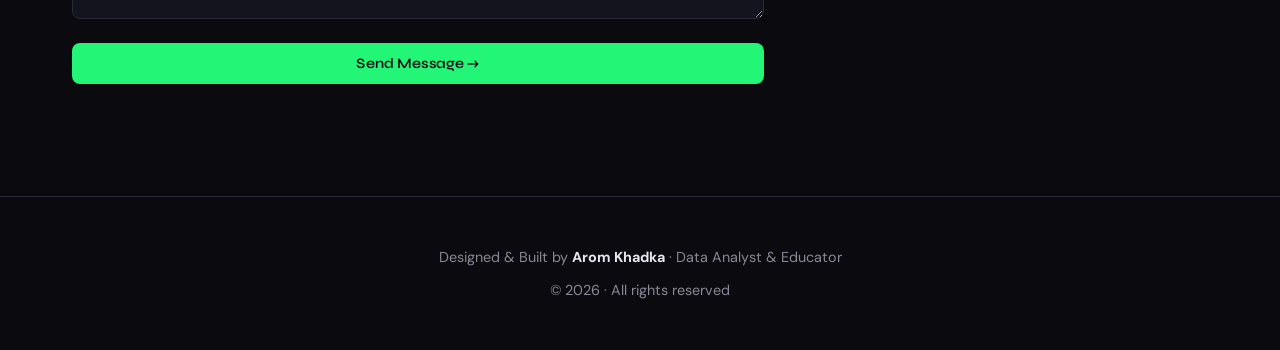
==== commit fd1dc293: "Added gamil" ====
--- a/index.html
+++ b/index.html
@@ -85,7 +85,7 @@
           <p class="about-bio">
             Beyond data, I'm passionate about education. Having taught computer science at secondary level, I believe in making complex concepts approachable and practical. My students leave with not just theory, but real-world skills they can apply immediately.
           </p>
-          < class="about-details">
+          <div class="about-details">
             <div class="detail-item"><span class="detail-label">Full Name</span><span>Arom Khadka</span></div>
             <div class="detail-item"><span class="detail-label">Date of Birth</span><span>27 October 2001</span></div>
             <div class="detail-item"><span class="detail-label">Gender</span><span>Male</span></div>
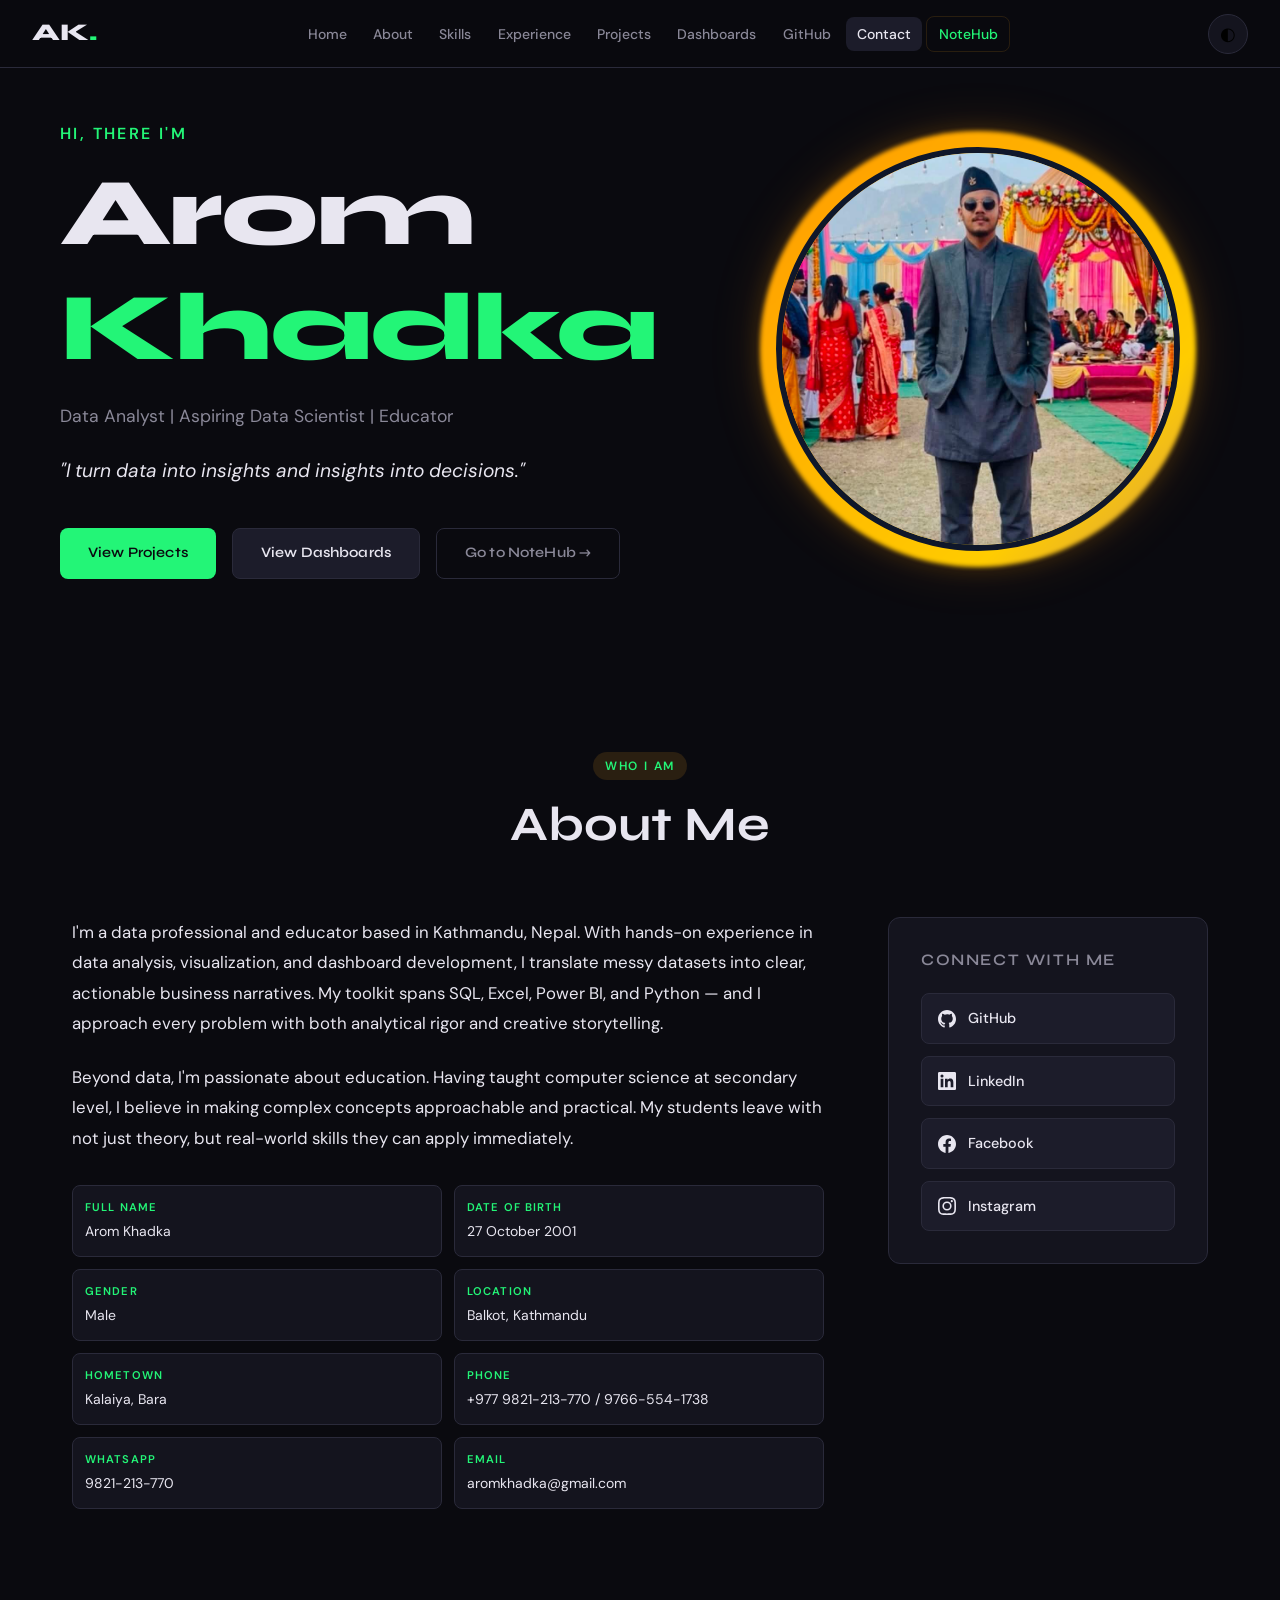
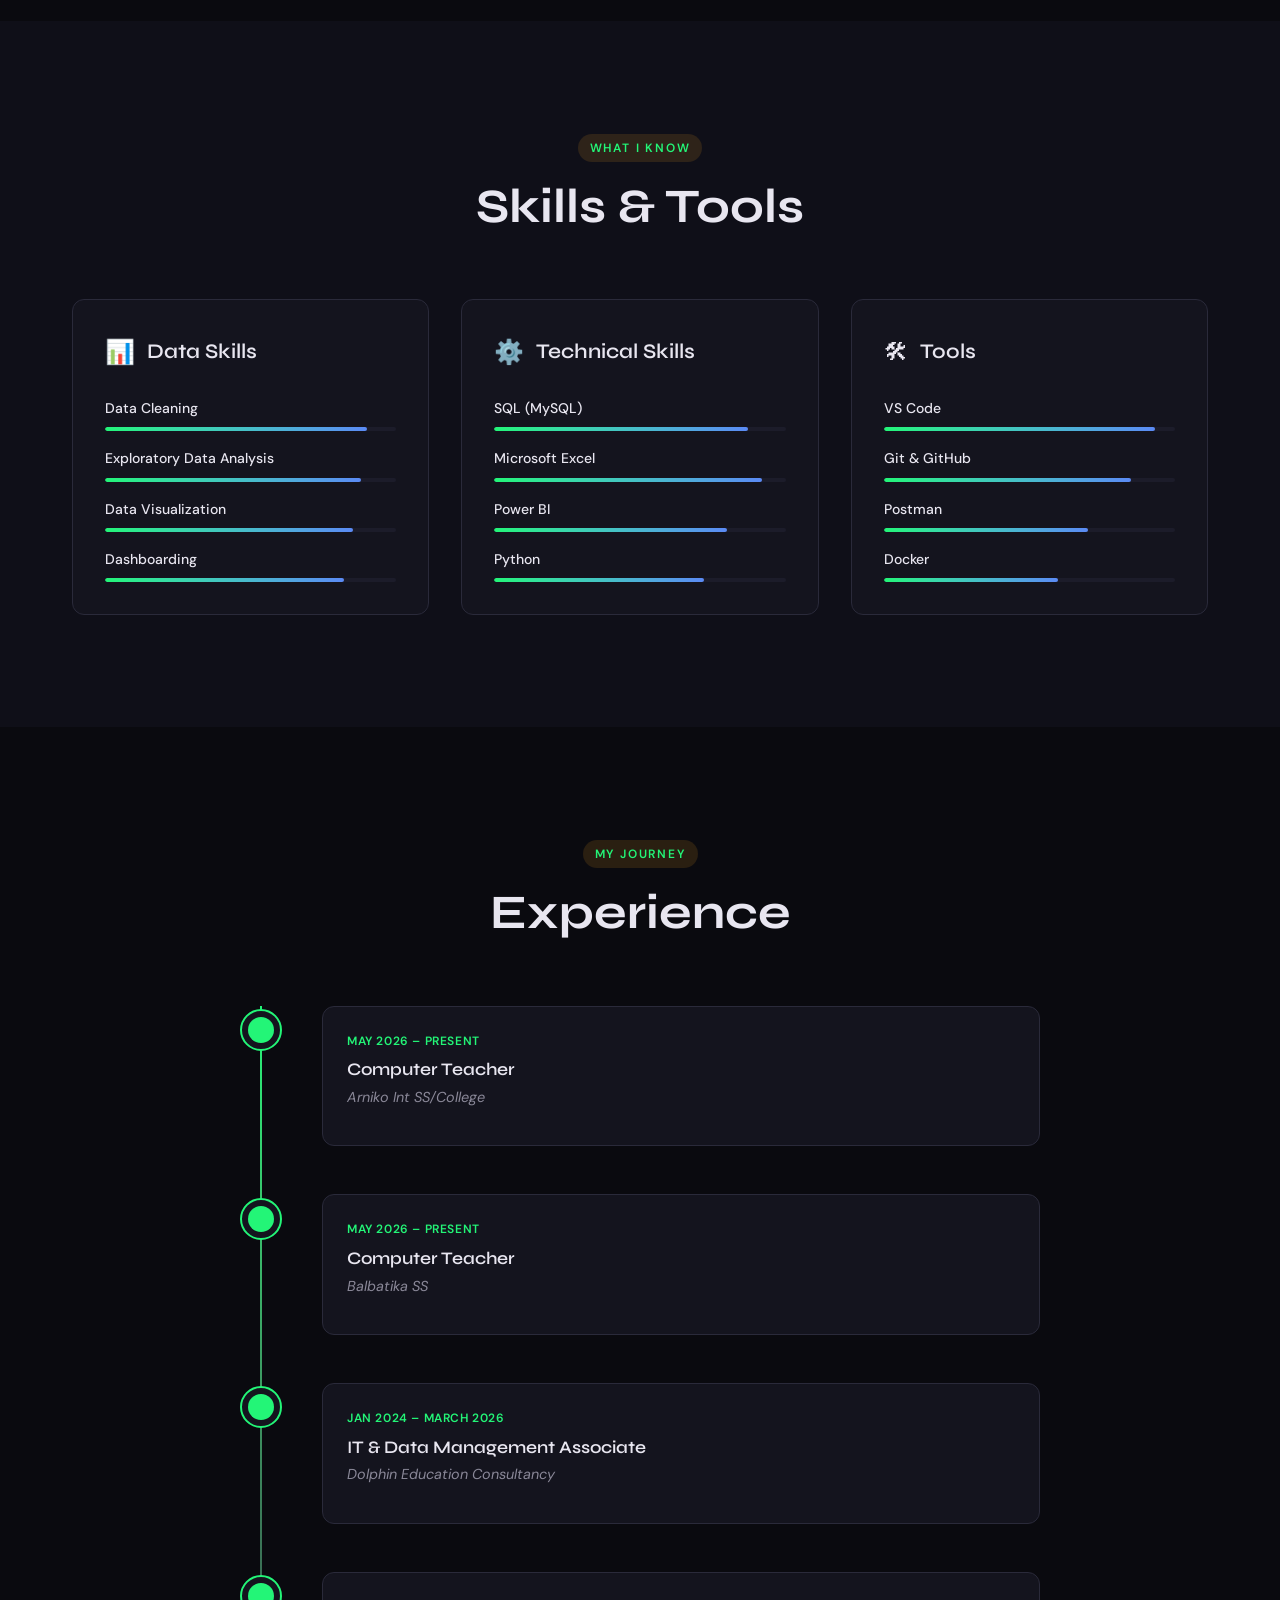
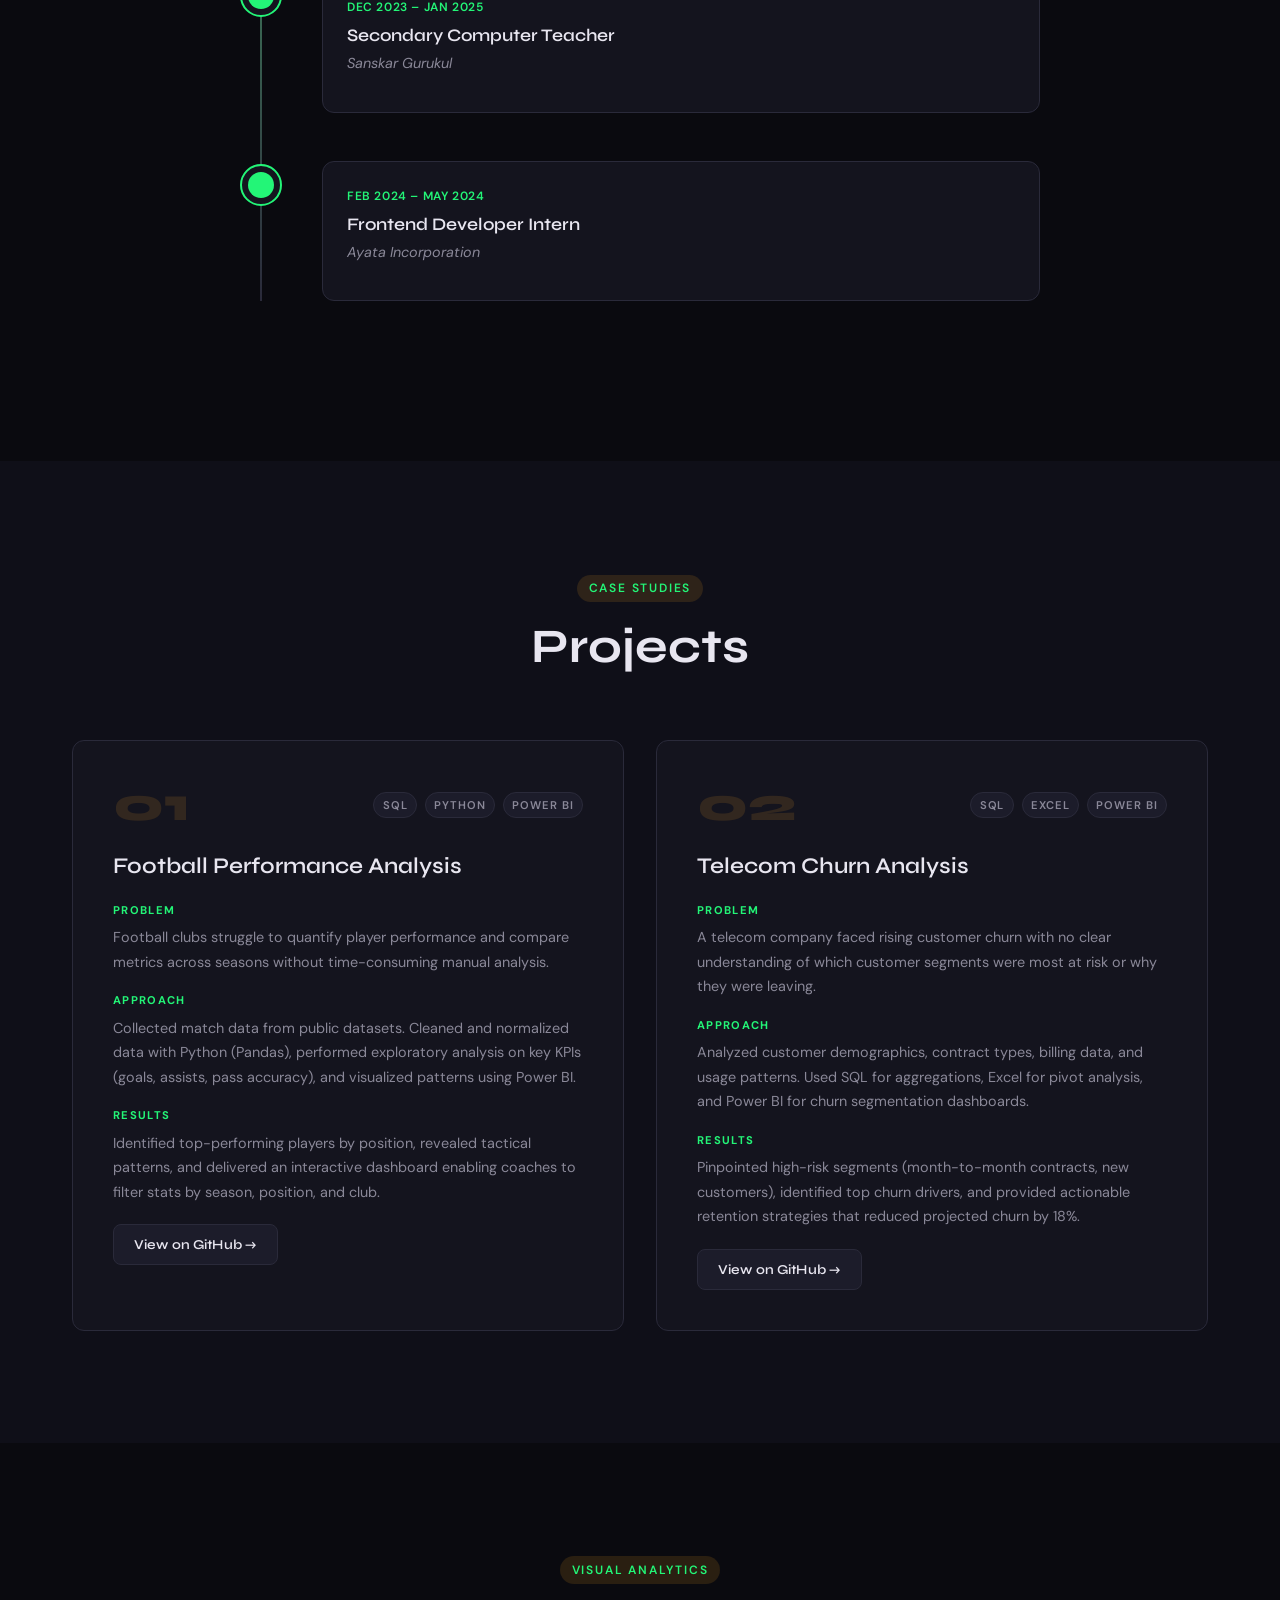
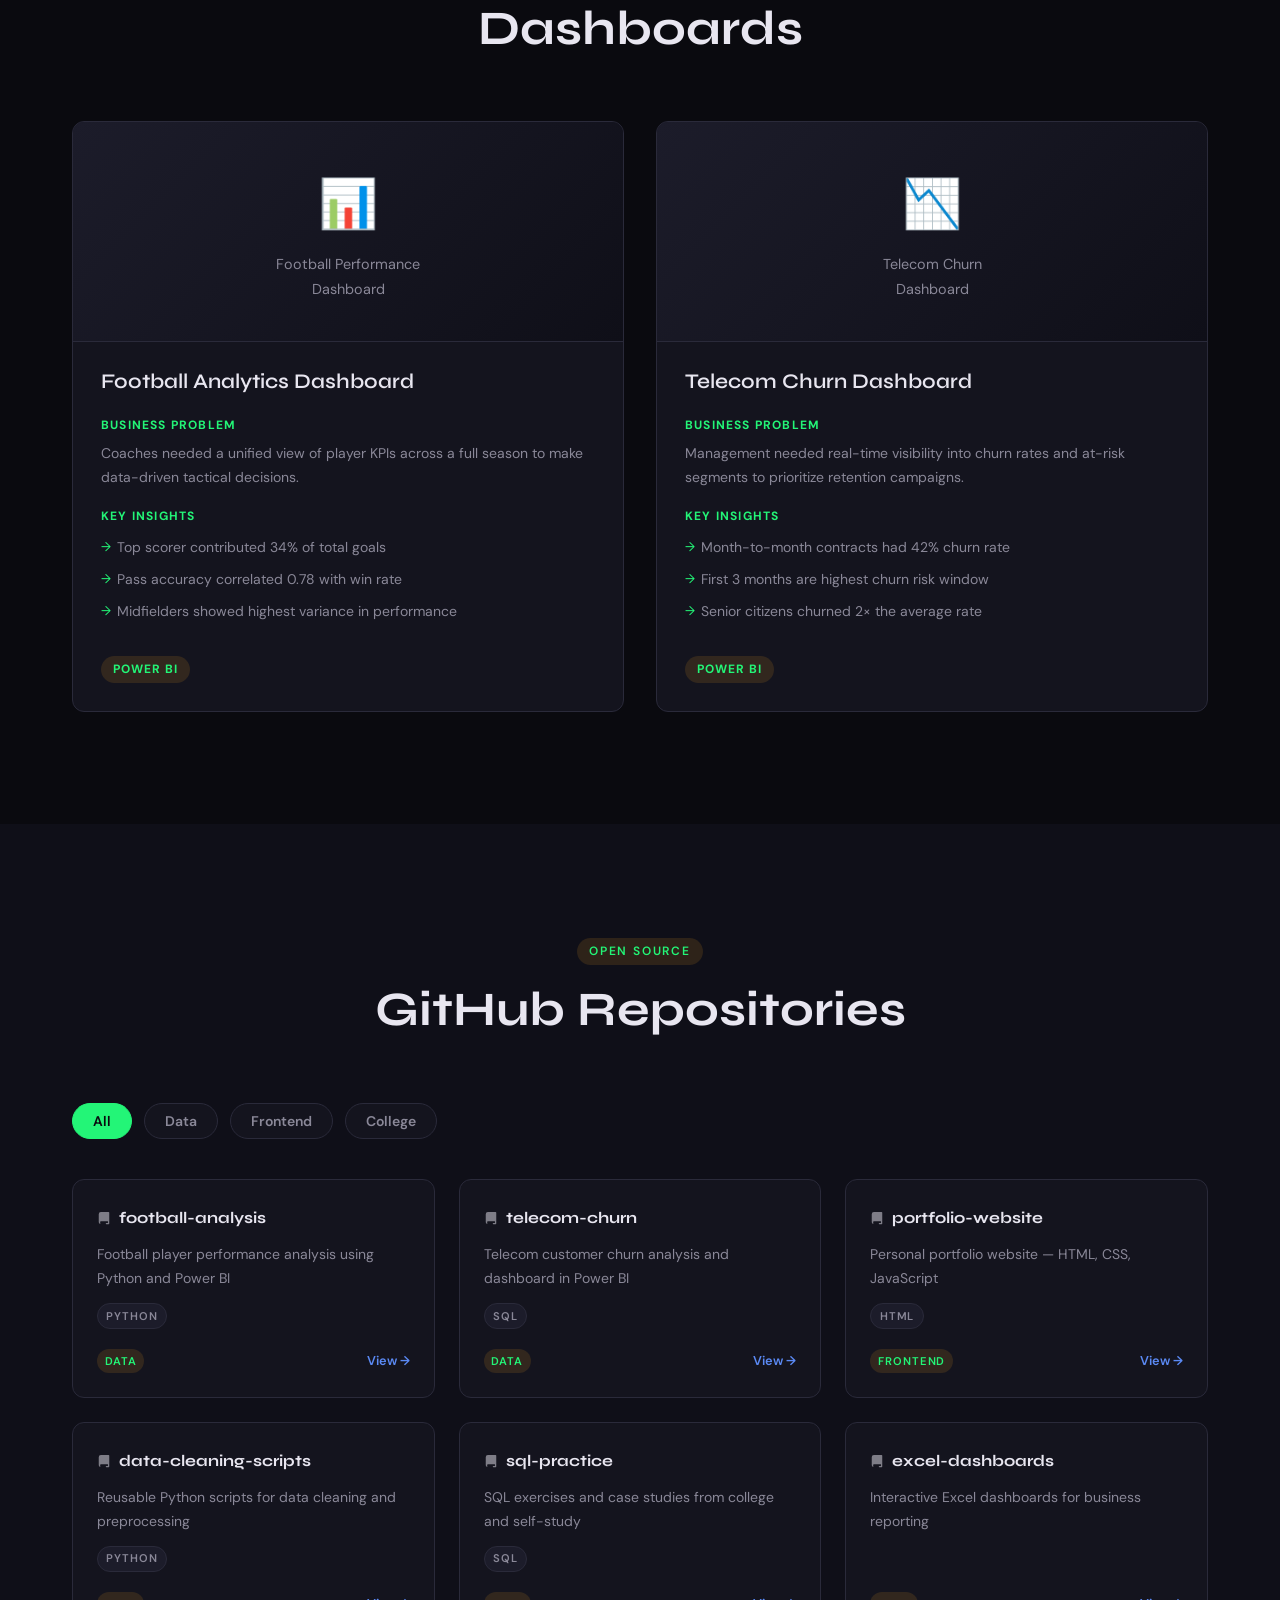
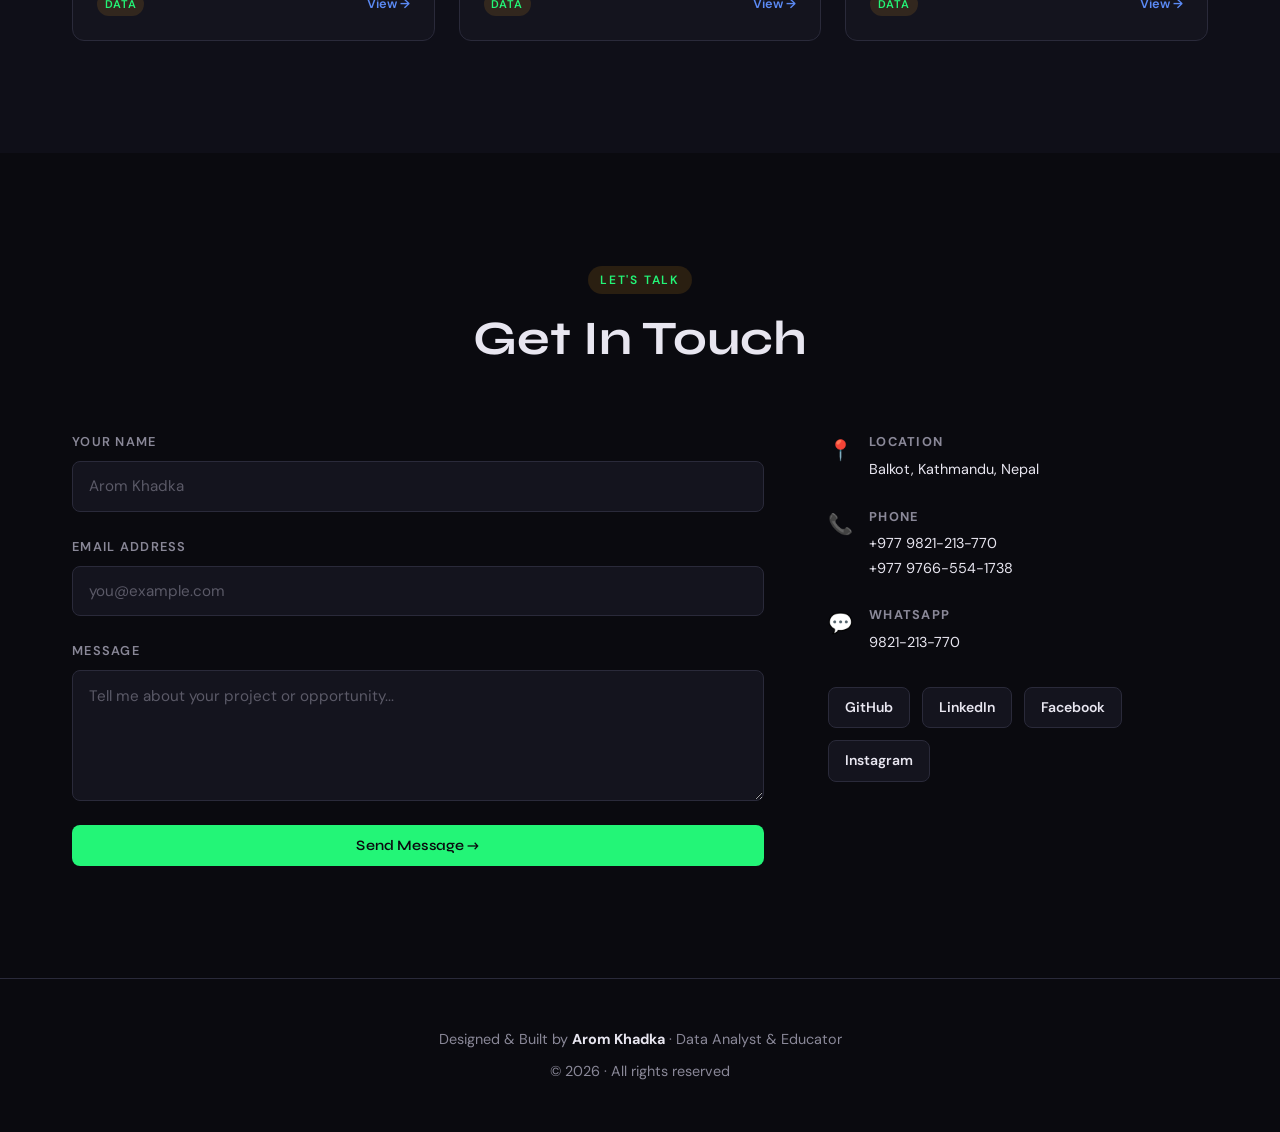
==== commit 5c4bc31e: "corrected Experience" ====
--- a/index.html
+++ b/index.html
@@ -183,54 +183,21 @@
         <h2 class="section-title">Experience</h2>
       </div>
       <div class="timeline">
-
         <div class="timeline-item">
           <div class="timeline-dot"></div>
           <div class="timeline-content">
-            <span class="timeline-period">Oct 2025 – Present</span>
-            <h3>Lecturer & Computer Lab Assistant</h3>
-            <p class="timeline-org">URBANA School of Science – Kathmandu, Nepal</p>
-            <p>
-              Delivered computer science lectures and supported lab-based practical sessions. Managed computer lab operations, assisted students during practical work, and ensured smooth academic and technical workflow.
-            </p>
+            <span class="timeline-period">May 2026 – Present</span>
+            <h3>Computer Teacher</h3>
+            <p class="timeline-org">Arniko Int SS/College</p>
           </div>
         </div>
 
         <div class="timeline-item">
           <div class="timeline-dot"></div>
           <div class="timeline-content">
-            <span class="timeline-period"> March 2026 – Present </span>
-            <h3>Data Scientist (Project Based)</h3>
-            <p class="timeline-org"> IOXET Lab – Lalitpur, Nepal </p>
-            <p>
-              Assisted in data collection, cleaning, analysis, and visualization for project-based data science initiatives. Worked with Python and analytical tools to generate business insights, perform exploratory data analysis, and support research-oriented technical activities.
-            </p>
-          </div>
-        </div>
-
-        <div class="timeline-item">
-          <div class="timeline-dot"></div>
-          <div class="timeline-content">
-            <span class="timeline-period">2024 – Present</span>
-            <h3>Founder</h3>
-            <p class="timeline-org">
-              Swaphub (www.swaphub.com) – Kathmandu, Nepal
-            </p>
-            <p>
-              Founded and manage SwapHub, a non-custodial cryptocurrency exchange that routes swaps across multiple liquidity providers to deliver optimal rates on 900+ assets. The platform ensures users retain full custody of their funds, with crypto transferred directly from wallet to wallet without registration or identity verification.
-            </p>
-          </div>
-        </div>
-
-         <div class="timeline-item">
-          <div class="timeline-dot"></div>
-          <div class="timeline-content">
-            <span class="timeline-period">July 2025 – December 2025</span>
-            <h3>BCA Lecturer (Scripting Language)</h3>
-            <p class="timeline-org">Advance Engineering College (TU) – Kathmandu, Nepal</p>
-            <p>
-              Teaching scripting languages at the bachelor level (BCA TU). Focused on practical programming concepts, assignments, and project-based learning to strengthen students’ development skills.
-            </p>
+            <span class="timeline-period">May 2026 – Present</span>
+            <h3>Computer Teacher</h3>
+            <p class="timeline-org">Balbatika SS</p>
           </div>
         </div>
 
@@ -240,7 +207,6 @@
             <span class="timeline-period">Jan 2024 – March 2026</span>
             <h3>IT & Data Management Associate</h3>
             <p class="timeline-org">Dolphin Education Consultancy</p>
-            <p>Managed databases, produced business reports, and built Power BI dashboards for consultancy performance metrics. Streamlined data workflows and improved reporting accuracy.</p>
           </div>
         </div>
 
@@ -250,7 +216,6 @@
             <span class="timeline-period">Dec 2023 – Jan 2025</span>
             <h3>Secondary Computer Teacher</h3>
             <p class="timeline-org">Sanskar Gurukul</p>
-            <p>Delivered computer science education to Grade 9–12 students. Focused on bridging theory with hands-on lab practice, significantly improving student pass rates.</p>
           </div>
         </div>
 
@@ -260,7 +225,6 @@
             <span class="timeline-period">Feb 2024 – May 2024</span>
             <h3>Frontend Developer Intern</h3>
             <p class="timeline-org">Ayata Incorporation</p>
-            <p>Built responsive web interfaces using HTML, CSS, and JavaScript. Collaborated with backend developers on API integrations and contributed to UI/UX improvements.</p>
           </div>
         </div>
 
